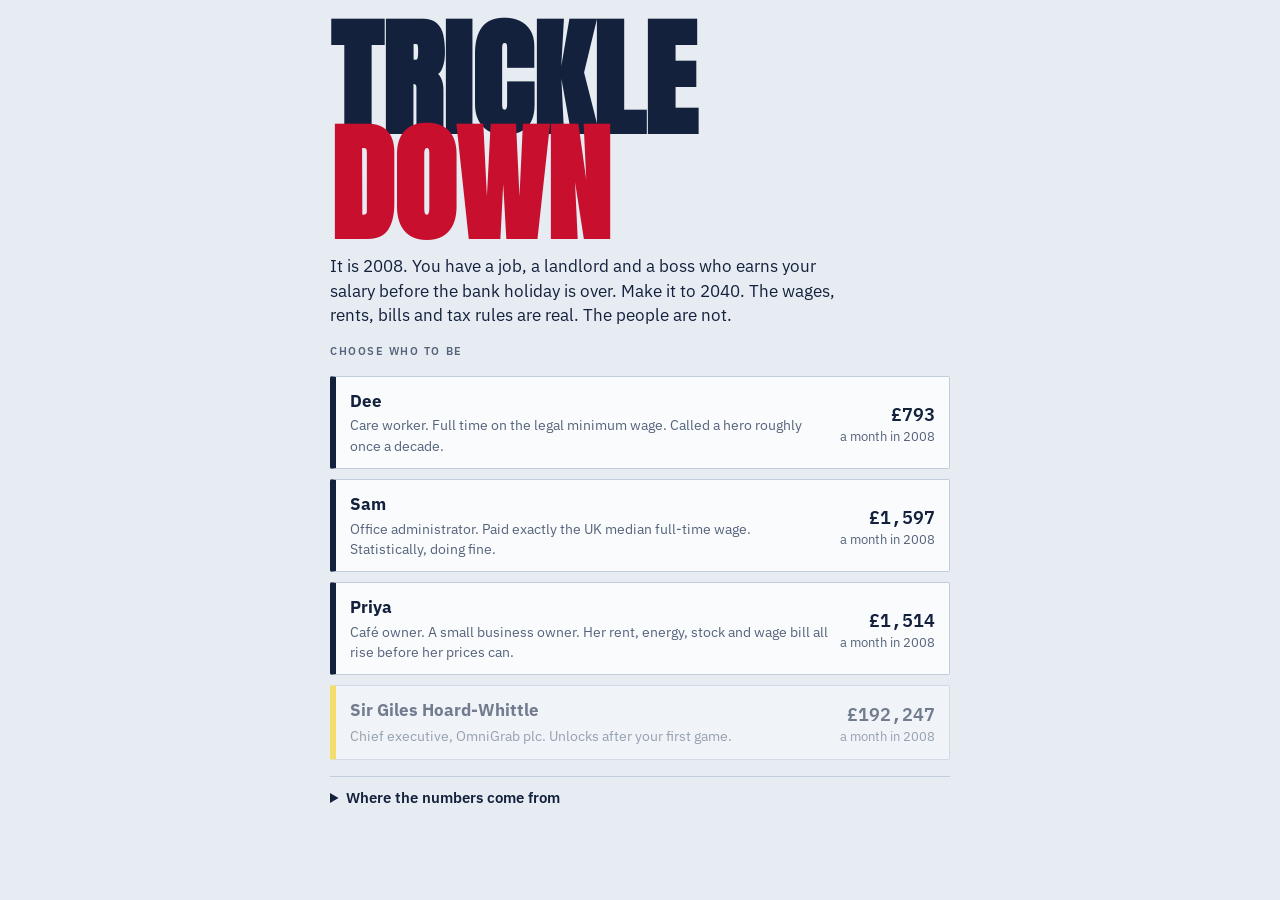
==== game/trickle-down.html @ 85c6c58d "Add Trickle Down, a cost-of-living satire game (work in progress) Playable end to end. Data block st" ====
<!DOCTYPE html>
<html lang="en">
<head>
<meta charset="utf-8">
<meta name="viewport" content="width=device-width,initial-scale=1,viewport-fit=cover">
<style>body{margin:0;font-size:14px}[hidden]{display:none!important}</style>
<title>Trickle Down</title>
<meta name="claude:viewport-fit-sides" content="cover">
<link rel="stylesheet" href="https://fonts.googleapis.com/css2?family=Anton&family=IBM+Plex+Mono:wght@400;600&family=IBM+Plex+Sans:wght@400;500;600&display=swap">
<style>
/* Layout: one reading column (max 620px) of paperwork. A tabloid masthead with the year and a yellow ticker sticks to the top; a totals bar sticks to the bottom. */
:root{
  --paper:#e6ecf2; --card:#f9fbfd; --ink:#14213d; --mute:#56637b; --rule:#c2cddb;
  --demand:#c8102e; --tab:#ffd400; --tabink:#14213d; --giro:#12715b;
  --f-head:'Anton','Impact','Arial Narrow',sans-serif;
  --f-body:'IBM Plex Sans',system-ui,-apple-system,'Segoe UI',sans-serif;
  --f-mono:'IBM Plex Mono',ui-monospace,'SFMono-Regular',Menlo,monospace;
}
@media (prefers-color-scheme: dark){ :root:not([data-theme="light"]){
  --paper:#0e1524; --card:#172135; --ink:#e8edf4; --mute:#9aa7bf; --rule:#2b3954;
  --demand:#ff5d70; --tab:#ffd400; --tabink:#14213d; --giro:#4fd1a8; color-scheme:dark } }
:root[data-theme="dark"]{
  --paper:#0e1524; --card:#172135; --ink:#e8edf4; --mute:#9aa7bf; --rule:#2b3954;
  --demand:#ff5d70; --tab:#ffd400; --tabink:#14213d; --giro:#4fd1a8; color-scheme:dark }

body{background:var(--paper);color:var(--ink);font-family:var(--f-body);font-size:15px;line-height:1.45}
body::before{content:"";position:fixed;inset:0 0 auto;height:env(safe-area-inset-top,0px);z-index:10;background:var(--paper)}
#app{max-width:620px;margin:0 auto;padding-block:0 28px;padding-left:max(16px,env(safe-area-inset-left,0px));padding-right:max(16px,env(safe-area-inset-right,0px));display:flex;flex-direction:column;gap:16px}
h1,h2,h3,p{margin:0}
button{font:inherit;color:inherit;cursor:pointer}
button:focus-visible,summary:focus-visible,a:focus-visible{outline:2px solid var(--demand);outline-offset:2px}
.mono{font-family:var(--f-mono);font-variant-numeric:tabular-nums}
.up{color:var(--giro)} .down{color:var(--demand)}
.eyebrow{font-size:11px;letter-spacing:.14em;text-transform:uppercase;color:var(--mute);font-weight:600}

/* masthead */
.mast{position:sticky;top:env(safe-area-inset-top,0px);z-index:5;background:var(--paper);padding-top:12px;display:flex;flex-direction:column;gap:8px}
.mast-row{display:flex;align-items:flex-end;justify-content:space-between;gap:12px}
.year{font-family:var(--f-head);font-size:64px;line-height:.85;letter-spacing:.01em}
.who{text-align:right;min-width:0}
.who b{display:block;font-weight:600}
.who span{color:var(--mute);font-size:13px}
.proj{display:inline-block;background:var(--demand);color:#fff;font:600 10px var(--f-body);letter-spacing:.12em;padding:2px 6px;text-transform:uppercase}
.ticker{background:var(--tab);color:var(--tabink);padding:8px 10px;font-weight:600;font-size:14px;display:flex;gap:10px;align-items:baseline;min-height:2.9em}
.ticker b{font-family:var(--f-head);font-weight:400;letter-spacing:.05em;flex:none}
.ticker span{min-width:0}

/* title screen */
.title{font-family:var(--f-head);font-size:clamp(64px,22vw,128px);line-height:.82;text-transform:uppercase;padding-top:28px}
.title i{font-style:normal;color:var(--demand);display:block}
.lede{font-size:17px;max-width:52ch}
.chars{display:flex;flex-direction:column;gap:10px}
.char{display:grid;grid-template-columns:1fr auto;gap:2px 12px;text-align:left;background:var(--card);border:1px solid var(--rule);border-left:6px solid var(--ink);padding:12px 14px;border-radius:2px}
.char:hover{border-left-color:var(--demand)}
.char b{font-size:17px}
.char .pay{grid-row:1 / span 2;grid-column:2;align-self:center;text-align:right;font-size:13px;color:var(--mute)}
.char .pay strong{display:block;font:600 18px var(--f-mono);color:var(--ink)}
.char span{color:var(--mute);font-size:14px;min-width:0}
.char.rich{border-left-color:var(--tab)}
.char[disabled]{opacity:.55;cursor:not-allowed}

/* paperwork */
.card{background:var(--card);border:1px solid var(--rule);border-radius:2px;padding:14px;display:flex;flex-direction:column;gap:10px}
.slip{border-top:2px dashed var(--rule)}
.lines{display:grid;grid-template-columns:1fr auto;gap:4px 12px;font-family:var(--f-mono);font-size:14px;font-variant-numeric:tabular-nums}
.lines .tot{border-top:1px solid var(--ink);padding-top:4px;font-weight:600}
.lines dt,.lines dd{margin:0}.lines dd{text-align:right}
.small{font-size:13px;color:var(--mute)}
.letter{border-top:6px solid var(--demand)}
.letter h2{font-size:18px}
.opts{display:flex;flex-direction:column;gap:8px}
.opt{display:flex;justify-content:space-between;gap:12px;text-align:left;background:transparent;border:1px solid var(--rule);border-radius:2px;padding:10px 12px}
.opt[aria-pressed="true"]{border-color:var(--ink);box-shadow:inset 4px 0 0 var(--ink);background:var(--paper)}
.opt em{font-style:normal;font-family:var(--f-mono);font-size:13px;color:var(--mute);flex:none;text-align:right}
.row{display:flex;flex-direction:column;gap:6px}
.row-h{display:flex;justify-content:space-between;gap:10px;font-weight:600}
.seg{display:flex;gap:6px;flex-wrap:wrap}
.seg button{flex:1 1 150px;min-width:0;background:transparent;border:1px solid var(--rule);border-radius:2px;padding:8px 10px;text-align:left;font-size:14px}
.seg button[aria-pressed="true"]{border-color:var(--ink);background:var(--ink);color:var(--card)}
.seg small{display:block;font-family:var(--f-mono);font-size:12px;opacity:.8}

.meters{display:grid;grid-template-columns:repeat(auto-fit,minmax(170px,1fr));gap:10px}
.meter{display:flex;flex-direction:column;gap:4px;min-width:0}
.meter b{font:600 20px var(--f-mono);font-variant-numeric:tabular-nums}
.bar{height:8px;background:var(--rule);border-radius:1px;overflow:hidden}
.bar i{display:block;height:100%;background:var(--giro)}
.bar i.low{background:var(--demand)}

.foot{position:sticky;bottom:0;background:var(--paper);padding-block:10px calc(10px + env(safe-area-inset-bottom,0px));display:flex;gap:12px;align-items:center;justify-content:space-between;border-top:2px solid var(--ink)}
.foot .left b{display:block;font:600 22px var(--f-mono);font-variant-numeric:tabular-nums}
.go{background:var(--ink);color:var(--card);border:0;border-radius:2px;padding:14px 16px;font-family:var(--f-head);font-size:19px;letter-spacing:.04em;text-transform:uppercase}
.go[disabled]{opacity:.4;cursor:not-allowed}
.ghost{background:transparent;border:1px solid var(--ink);border-radius:2px;padding:10px 14px;font-weight:600}
.btns{display:flex;gap:10px;flex-wrap:wrap}

.stamp{font-family:var(--f-head);font-size:clamp(40px,12vw,72px);line-height:.9;text-transform:uppercase;color:var(--demand);border:5px solid var(--demand);padding:10px 14px;transform:rotate(-2deg);align-self:flex-start;margin-top:28px;text-wrap:balance}
.stamp.win{color:var(--giro);border-color:var(--giro)}
.share{font-family:var(--f-mono);font-size:13px;background:var(--paper);border:1px dashed var(--rule);padding:10px;-webkit-user-select:all;user-select:all;white-space:pre-wrap}
details{border-top:1px solid var(--rule);padding-top:10px}
summary{cursor:pointer;font-weight:600}
details ul{margin:8px 0 0;padding-left:18px;display:flex;flex-direction:column;gap:6px;font-size:13px;color:var(--mute)}
details a{color:var(--ink)}
@media (prefers-reduced-motion:no-preference){ .tick-in{animation:tick .35s ease-out} @keyframes tick{from{opacity:0;transform:translateY(4px)}to{opacity:1;transform:none}} }
</style>

<div id="app"></div>

<script>
(() => {
/*DATA-START*/
const DATA = {
  placeholder: true,
  medianPay:[25165,25800,25900,26100,26500,27000,27200,27600,28200,28800,29600,30400,31500,31300,33000,35000,37400,39000],
  minWage:[5.73,5.80,5.93,6.08,6.19,6.31,6.50,6.70,7.20,7.50,7.83,8.21,8.72,8.91,9.50,10.42,11.44,12.21],
  cpi:[84.7,86.6,89.4,93.4,96.1,98.5,100,100,100.7,103.4,105.9,107.8,108.7,111.6,121.7,130.5,133.9,138.5],
  food:[82,86.5,89.4,94.3,97.3,101,100.8,98.2,95.8,97.9,100,101.4,102.1,102.4,114,131,134,139.5],
  rent:[780,785,790,805,820,835,850,870,890,905,915,930,945,960,1000,1090,1250,1335],
  energy:[1050,1100,1060,1130,1220,1290,1270,1210,1120,1130,1190,1200,1150,1200,1900,2300,1750,1780],
  house:[172000,155000,167000,165000,166000,170000,184000,196000,210000,220000,227000,230000,237000,258000,280000,283000,283000,270000],
  ceo:[3900000,3700000,4200000,4300000,4300000,4400000,4400000,4300000,3500000,4000000,3600000,3300000,2500000,3400000,3900000,4200000,4600000,4600000],
  parcels:[26000,41000,61000,129000,347000,913000,1085000,1110000,1180000,1330000,1600000,1900000,2580000,2180000,2990000,3120000,2890000,null],
  pa:[6035,6475,6475,7475,8105,9440,10000,10600,11000,11500,11850,12500,12500,12570,12570,12570,12570,12570],
  hr:[40835,43875,43875,42475,42475,41450,41865,42385,43000,45000,46350,50000,50000,50270,50270,50270,50270,50270],
  pt:[5435,5715,5715,7225,7605,7755,7956,8060,8060,8164,8424,8632,9500,9568,11908,12570,12570,12570],
  ni:[.11,.11,.11,.12,.12,.12,.12,.12,.12,.12,.12,.12,.12,.12,.1273,.115,.08,.08],
  uel:[40040,43875,43875,42475,42475,41450,41865,42385,43000,45000,46350,50000,50000,50270,50270,50270,50270,50270],
  ni2:[.01,.01,.01,.02,.02,.02,.02,.02,.02,.02,.02,.02,.02,.02,.0273,.02,.02,.02],
  freezeUntil: 2030,
  base: { food:175, essentials:190, bus:55, car:210, social:65, holiday:170 },   // 2008 pounds a month, single adult
  sources: []
};
/*DATA-END*/

const Y0 = 2008, YN = Y0 + DATA.medianPay.length - 1, YEND = 2040;
const MONTHS = ['January','February','March','April','May','June','July','August','September','October','November','December'];
const $ = id => document.getElementById(id);
const money = n => (n < 0 ? '−' : '') + '£' + Math.abs(Math.round(n)).toLocaleString('en-GB');
const big = n => n >= 1e6 ? '£' + (n / 1e6).toFixed(n >= 1e7 ? 0 : 1) + 'm' : money(n);
const pct = n => (n >= 0 ? '+' : '−') + Math.abs(n * 100).toFixed(1) + '%';

// A series value for any year. After the last real year, each series carries on at its own 2008-to-latest average growth rate.
function v(key, y){
  const s = DATA[key], n = s.length - 1;
  let last = n; while (s[last] == null) last--;
  if (y - Y0 <= last) return s[y - Y0];
  const g = Math.pow(s[last] / s[0], 1 / last);
  return s[last] * Math.pow(g, y - Y0 - last);
}
const idx = (key, y) => v(key, y) / v(key, Y0);
function threshold(key, y){               // tax thresholds: real values, then frozen, then rising with prices
  if (y <= YN) return DATA[key][y - Y0];
  const lastV = DATA[key][YN - Y0];
  return y <= DATA.freezeUntil ? lastV : lastV * v('cpi', y) / v('cpi', DATA.freezeUntil);
}
function taxOn(g, y){
  const pa = threshold('pa', y), hr = threshold('hr', y), pt = threshold('pt', y), uel = threshold('uel', y);
  const k = Math.min(y, YN) - Y0;
  const top = y >= 2010 ? (y >= 2013 ? .45 : .5) : .4, topAt = y >= 2023 ? 125140 : 150000;
  const allow = g > 100000 && y >= 2010 ? Math.max(0, pa - (g - 100000) / 2) : pa;
  const it = .2 * Math.max(0, Math.min(g, hr) - allow) + .4 * Math.max(0, Math.min(g, topAt) - Math.max(hr, allow)) + top * Math.max(0, g - topAt);
  const ni = DATA.ni[k] * Math.max(0, Math.min(g, uel) - pt) + DATA.ni2[k] * Math.max(0, g - uel);
  return it + ni;
}

// ---- cast (all fictional) -------------------------------------------
const CH = {
  dee:  {name:'Dee', job:'Care worker', blurb:'Full time on the legal minimum wage. Called a hero roughly once a decade.', start:300, home:0,
         gross:y => v('minWage', y) * 37.5 * 52},
  sam:  {name:'Sam', job:'Office administrator', blurb:'Paid exactly the UK median full-time wage. Statistically, doing fine.', start:1500, home:1,
         gross:y => v('medianPay', y)},
  priya:{name:'Priya', job:'Café owner', blurb:'A small business owner. Her rent, energy, stock and wage bill all rise before her prices can.', start:1000, home:1,
         gross:y => Math.max(0, 78000 * idx('cpi', y) - v('minWage', y) * 37.5 * 52 * 1.1 - 14000 * idx('rent', y) - 6000 * idx('energy', y) - 22000 * idx('food', y))},
  giles:{name:'Sir Giles Hoard-Whittle', job:'Chief executive, OmniGrab plc', blurb:'Paid the real median for a FTSE 100 boss. Same years. Slightly different game.', start:2000000, rich:true,
         gross:y => v('ceo', y)}
};

const B = DATA.base;
const CHOICES = [
  {k:'home', label:'Home', opts:[
    {l:'Room in a shared house', rent:.45, en:.4, ess:.7, wb:-4},
    {l:'One-bed flat', rent:.8, en:.7, ess:1, wb:0},
    {l:'Two-bed house', rent:1.15, en:1, ess:1.1, wb:3}]},
  {k:'heat', label:'Heating', opts:[
    {l:'Off. Wear the coat', f:.55, wb:-8},
    {l:'An hour, morning and night', f:.8, wb:-1},
    {l:'Actually warm', f:1, wb:2}]},
  {k:'food', label:'Food', opts:[
    {l:'Yellow stickers and beans', f:.7, wb:-5},
    {l:'A normal shop', f:1, wb:0},
    {l:'Nice things sometimes', f:1.3, wb:3}]},
  {k:'travel', label:'Getting about', opts:[
    {l:'Walk and bus', c:B.bus, wb:-1},
    {l:'Run a car', c:B.car, wb:2}]},
  {k:'life', label:'A life', opts:[
    {l:'Nothing. Stay in', c:0, wb:-8},
    {l:'A pint and a takeaway now and then', c:B.social, wb:2},
    {l:'A proper holiday too', c:B.holiday, wb:6}]}
];
const RICH_CHOICES = [
  {k:'home', label:'Homes', opts:[
    {l:'Just the Mayfair townhouse', c:12000, wb:0},
    {l:'Add the Cotswolds estate', c:30000, wb:3},
    {l:'Add the yacht, Trickle Down II', c:70000, wb:6}]},
  {k:'tax', label:'Tax affairs', opts:[
    {l:'Pay it all, like staff do', c:0, cut:0, wb:-2},
    {l:'A tasteful offshore "arrangement"', c:9000, cut:.4, wb:3}]},
  {k:'give', label:'Giving back', opts:[
    {l:'Thoughts and prayers', c:0, wb:0},
    {l:'A gala with your name on it', c:4000, wb:4}]}
];

const EVENTS = [
  {t:'The boiler has died', from:'LettItRot Lettings', body:'Your landlord, Mr Havisham-Lett, "will look into it" at some point this decade.',
   opts:[{l:'Pay for the repair yourself', cost:180},{l:'Coat indoors until spring', wb:-8}]},
  {t:'Rent review', from:'LettItRot Lettings', body:'"Due to market conditions" your rent is going up 8%. Market conditions are that he can.',
   opts:[{l:'Accept it', rent:1.08},{l:'Move somewhere just as bad', cost:600, wb:-5}]},
  {t:'No NHS dentist within 40 miles', from:'Your tooth', body:'It has gone from a twinge to a personality.',
   opts:[{l:'Go private', cost:220},{l:'Chew on the other side', wb:-7}]},
  {t:'Your hours have been "flexed"', from:'Your manager', body:'Two quiet months, so two thin payslips. You are thanked for your flexibility.',
   opts:[{l:'Absorb the loss', cost:420},{l:'Evening bar shifts to cover it', wb:-9}]},
  {t:'Your bus route has been cut', from:'The council', body:'It has been replaced by a consultation.',
   opts:[{l:'Share taxis when you must', cost:300},{l:'Walk the 50 minutes', wb:-5}]},
  {t:'Your oldest friend is getting married', from:'A thick envelope', body:'In Tuscany. On a Tuesday.',
   opts:[{l:'Go, obviously', cost:450, wb:6},{l:'Send a card and feel terrible', wb:-6}]},
  {t:'Your phone has given up', from:'A black screen', body:'Your shifts, your bank and your bus tickets all live in it.',
   opts:[{l:'New contract', cost:190},{l:'Second-hand with a cracked corner', cost:60, wb:-2}]},
  {t:'Pay review', from:'Head office', body:'In recognition of a record year, the company is delighted to offer you a pizza party.',
   opts:[{l:'Eat the pizza', wb:-3},{l:'Ask for an actual raise', luck:{p:.4, pay:1.03, win:'They gave you 3%. Do not tell the others.', lose:'"Now is not the right time." It is never the right time.', loseWb:-5}}]},
  {t:'Overtime is available', from:'Your manager', body:'Every weekend until further notice. Entirely voluntary. Rota attached.',
   opts:[{l:'Take it', gain:900, wb:-8},{l:'Keep your weekends'}]},
  {t:'Deposit deductions', from:'LettItRot Lettings', body:'£400 has been kept for "wear" on a carpet that predates decimal currency.',
   opts:[{l:'Let it go', cost:400},{l:'Fight it for four months', cost:100, wb:-5}]},
  {t:'Black mould in the bedroom', from:'The wall', body:'The letting agent suggests you try breathing less.',
   opts:[{l:'Buy a dehumidifier', cost:130},{l:'Live with it', wb:-7}]},
  {t:'A catch-up bill', from:'EnergiSqueeze', body:'Your meter was estimated for a year. The estimate was optimistic, in their favour.',
   opts:[{l:'Pay it', cost:260},{l:'Fourteen hours on hold to dispute it', wb:-6}]},
  {t:'Earn in your spare time', from:'Deliverii app', body:'Be your own boss. Your boss is an algorithm that does not like you.',
   opts:[{l:'Ride evenings in the rain', gain:1200, wb:-9},{l:'No thanks'}]},
  {t:'You are properly ill', from:'Your body', body:'Statutory sick pay would not cover the bus to collect it.',
   opts:[{l:'Take the time off', cost:320},{l:'Work through it', wb:-9}]},
  {t:'A mate is short this month', from:'A text at 11pm', body:'They would do it for you. They have done it for you.',
   opts:[{l:'Lend the money', cost:200, wb:3},{l:'Say you cannot', wb:-4}]},
  {t:'December', from:'The calendar', body:'Everyone on television is having a wonderful time.',
   opts:[{l:'Do Christmas properly', cost:300, wb:5},{l:'Skip it this year', wb:-6}]},
  {t:'The washing machine floods the kitchen', from:'A noise', body:'The warranty expired on Thursday.',
   opts:[{l:'Replace it', cost:250},{l:'Launderette and regret', cost:90, wb:-4}]},
  {t:'A flyer through the door', from:'WongaWonga Loans', body:'Cash by lunchtime. The APR has four digits and a comma.',
   opts:[{l:'Borrow £500 now', gain:500, later:900, wb:-2},{l:'Bin it'}]}
];
const RICH_EVENTS = [
  {t:'Shareholders query your bonus', from:'The remuneration committee (your friends)', body:'A few small investors feel 190 times the average worker is "a lot".',
   opts:[{l:'Commission a report into it', gain:0, wb:1},{l:'Award yourself a retention bonus', gain:900000, wb:3}]},
  {t:'Efficiency drive', from:'Strategy consultants', body:'Removing 600 jobs would delight the markets.',
   opts:[{l:'Do it by email', gain:1200000, wb:1},{l:'Do it by email, with a sad emoji', gain:1200000, wb:2}]},
  {t:'A call from the Minister', from:'Rt Hon Rupert Tightbelt', body:'He wonders whether you would like to advise on living standards.',
   opts:[{l:'Chair the review', gain:150000, wb:4},{l:'Accept a peerage instead', wb:6}]},
  {t:'Record profits at EnergiSqueeze', from:'The board you also sit on', body:'A hard winter for customers has been a warm one for dividends.',
   opts:[{l:'Take the dividend', gain:700000, wb:2},{l:'Take it in shares', gain:800000, wb:2}]},
  {t:'Staff ask for a pay rise', from:'Human Resources', body:'They mention something called "rent".',
   opts:[{l:'Send a pizza', cost:400, wb:1},{l:'Send a motivational email', wb:2}]}
];

const HEADLINES = {
  2008:['Northern Crock bank rescued with public money. Bonuses "contractual".'],
  2009:['Interest rates cut to the floor. Savers advised to "think positive".'],
  2010:['Chancellor Rupert Tightbelt: "We are all in this together." Spoken from the good chairs.'],
  2011:['Public sector pay frozen. Boardroom pay left out to thaw.'],
  2012:['Tightbelt trims the top rate of tax "to lift morale". Morale of whom not specified.'],
  2013:['Payday lender WongaWonga sponsors a football shirt.'],
  2014:['Recovery declared. Please check behind the sofa for yours.'],
  2015:['Zero-hours contracts rebranded "flexi-freedom".'],
  2016:['Referendum held. Pound falls. Everything imported costs more.'],
  2017:['Minister confirms there is no magic money tree. Tree later located for other purposes.'],
  2018:['Rail fares rise again. Trains remain theoretical.'],
  2019:['The Daily Blame: "Why can\'t the young just stop buying coffee?"'],
  2020:['Nation claps for carers at 8pm. Landlords do not accept claps.'],
  2021:['Shelves empty in supply crisis. Yachts unaffected.'],
  2022:['EnergiSqueeze posts record profit, advises customers to "cuddle a pet for warmth".'],
  2023:['Mortgage rates jump. Landlords pass it on with a sad emoji.'],
  2024:['Tidewater Utilities raises bills to fund fixing what it did not fix.'],
  2025:['Tax thresholds stay frozen. A slice of your pay rise goes straight back.'],
  2026:['Government launches Help to Rent a Shed.'],
  2027:['OmniGrab trials a subscription for the staff toilets.'],
  2028:['First-time buyer, 61, celebrated on the front of The Daily Blame.'],
  2029:['Minister suggests the young try "having wealthier parents".'],
  2030:['Avocado toast formally cleared after a 15-year inquiry.'],
  2031:['Heating reclassified as a luxury good.'],
  2032:['Landlord of the Year wins for "most creative use of a cupboard".'],
  2033:['OmniGrab acquires the weather. Rain now Premium.'],
  2034:['Retirement age raised to "we will let you know".'],
  2035:['National clap for renters announced.'],
  2036:['Bus route replaced by a motivational poster.'],
  2037:['Sir Giles knighted a second time, for services to Sir Giles.'],
  2038:['Economists confirm wealth will trickle down "any decade now".'],
  2039:['Lord Hoard-Whittle unveils a personal moon.'],
  2040:['Official report finds people "could have budgeted better".']
};
const TIPS = [
  'Have you considered cancelling a streaming subscription?',
  'Batch-cook lentils on a Sunday. Sundays are when you rest from your second job.',
  'Try turning the thermostat down by one degree, from off.',
  'A packed lunch could save you £3 a day towards your £30,000 deposit.',
  'Ask your parents for a house.',
  'Make your own coffee. Home ownership will follow.',
  'Consider earning more money.',
  'Put on a jumper. Then another jumper.'
];

// ---- state -----------------------------------------------------------
let meta = {unlocked:false, best:{}};
try { Object.assign(meta, JSON.parse(localStorage.getItem('trickle-down') || '{}')); } catch (e) {}
const persist = () => { try { localStorage.setItem('trickle-down', JSON.stringify(meta)); } catch (e) {} };
let S = null, tickI = 0, tickTimer = 0;

const choicesFor = () => CH[S.ck].rich ? RICH_CHOICES : CHOICES;
const eventsFor = () => CH[S.ck].rich ? RICH_EVENTS : EVENTS;
const evOpt = () => S.ev.pick == null ? null : eventsFor()[S.ev.id].opts[S.ev.pick];

function deal(){
  const pool = eventsFor();
  if (S.used.length >= pool.length) S.used = [];
  let id; do { id = Math.floor(Math.random() * pool.length); } while (S.used.includes(id));
  S.used.push(id);
  S.ev = {id, pick:null, month:1 + Math.floor(Math.random() * 12)};
}
function newGame(ck){
  const ch = CH[ck];
  S = {ck, year:Y0, bal:ch.start, wb:70, picks: ch.rich ? {home:0, tax:0, give:0} : {home:ch.home, heat:1, food:1, travel:0, life:1},
       livedHome: ch.rich ? 0 : ch.home, rentMult:1, payMult:1, owed:0, used:[], ev:null, note:'', earned:0, giles:0, over:null};
  deal(); tickI = 0; render(); scrollTo(0, 0);
}

function optCost(c, o, y){                 // the headline monthly cost shown on a choice button
  const ci = idx('cpi', y);
  if (o.rent != null) return v('rent', y) * o.rent * S.rentMult * ((evOpt() || {}).rent || 1);
  if (c.k === 'heat') return v('energy', y) / 12 * CHOICES[0].opts[S.picks.home].en * o.f;
  if (c.k === 'food') return B.food * idx('food', y) * o.f;
  return (o.c || 0) * ci;
}
function calc(){
  const y = S.year, ch = CH[S.ck], ci = idx('cpi', y), eo = evOpt() || {};
  const gross = ch.gross(y) * S.payMult;
  let tx = taxOn(gross, y);
  const rows = [];
  for (const c of choicesFor()){
    const o = c.opts[S.picks[c.k]];
    rows.push({k:c.k, label:c.label, amt:optCost(c, o, y)});
    if (o.cut) tx *= 1 - o.cut;
  }
  if (!ch.rich) rows.push({k:'ess', label:'Council tax, water, phone, the rest', amt:B.essentials * ci * CHOICES[0].opts[S.picks.home].ess});
  if (S.bal < 0) rows.push({k:'debt', label:'Interest on what you owe', amt:-S.bal * .25 / 12});
  const net = (gross - tx) / 12, out = rows.reduce((a, r) => a + r.amt, 0);
  let wb = (S.bal < 0 ? -4 : 0) + (eo.wb || 0);
  for (const c of choicesFor()) wb += c.opts[S.picks[c.k]].wb;
  return {gross, tx, net, rows, out, left:net - out, limit:net * 3, wb, ci};
}

function liveYear(){
  const c = calc(), ch = CH[S.ck], eo = evOpt(), y = S.year;
  let one = ((eo.cost || 0) - (eo.gain || 0)) * (ch.rich ? 1 : c.ci), wb = c.wb, note = '';
  if (eo.luck){
    if (Math.random() < eo.luck.p){ S.payMult *= eo.luck.pay; note = eo.luck.win; }
    else { wb += eo.luck.loseWb; note = eo.luck.lose; }
  }
  const moved = !ch.rich && S.picks.home !== S.livedHome;
  let bal = S.bal - (moved ? 350 * c.ci : 0) - S.owed, bust = 0;
  S.owed = eo.later ? eo.later * c.ci : 0;
  for (let m = 1; m <= 12; m++){
    bal += c.left; if (m === S.ev.month) bal -= one;
    if (!ch.rich && bal < -c.limit){ bust = m; break; }
  }
  if (eo.rent) S.rentMult *= eo.rent;
  S.livedHome = S.picks.home;
  S.earned += c.net * 12; S.giles += v('ceo', y);
  const diff = bal - S.bal;
  S.wb = Math.max(ch.rich ? 50 : 0, Math.min(100, S.wb + wb));
  if (bust){
    const worst = c.rows.slice().sort((a, b) => b.amt - a.amt)[0];
    S.over = {kind:'bust', month:bust, cause: bust === S.ev.month && one > 0 ? eventsFor()[S.ev.id].t.toLowerCase() : worst.label.toLowerCase() + ' (' + money(worst.amt) + ' a month)'};
  } else if (S.wb <= 0){
    S.over = {kind:'burnout', month:12, cause:'years of going without'};
  } else if (y >= YEND){
    S.over = {kind:'survived'};
  }
  S.bal = bust ? -c.limit : (ch.rich ? bal * v('house', y + 1) / v('house', y) : bal);
  if (S.over){
    meta.unlocked = true;
    const yrs = y - Y0 + (S.over.kind === 'survived' ? 1 : 0);
    meta.best[S.ck] = Math.max(meta.best[S.ck] || 0, yrs); persist();
  } else {
    S.note = y + ': ' + (diff >= 0 ? 'you put away ' + money(diff) : 'you went ' + money(-diff) + ' backwards') + '. ' + note;
    S.year++; deal(); tickI = 0;
  }
  render(); scrollTo(0, 0);
}

// ---- screens ---------------------------------------------------------
function tickerLines(){
  const y = S.year, ch = CH[S.ck], c = calc(), lines = HEADLINES[y].slice();
  const real = (v('medianPay', y) / v('medianPay', Y0)) / idx('cpi', y) - 1;
  lines.push('Median full-time pay, after inflation: ' + pct(real) + ' since 2008.');
  if (!ch.rich){
    const d = new Date(y, 0, 1 + Math.floor(365 / (v('ceo', y) / c.gross)));
    lines.push('The median FTSE 100 boss made ' + big(v('ceo', y)) + '. That covered your whole year by ' + d.getDate() + ' ' + MONTHS[d.getMonth()] + '.');
    lines.push('Average house: ' + money(v('house', y)) + ', or ' + (v('house', y) / c.gross).toFixed(1) + ' times your pay.');
  } else lines.push('Your pay is ' + Math.round(c.gross / v('medianPay', y)) + ' times the median full-time wage.');
  const p = DATA.parcels[y - Y0];
  if (p) lines.push('Emergency food parcels handed out by the largest food bank network: ' + p.toLocaleString('en-GB') + '.');
  return lines;
}
function sourcesHTML(){
  const li = DATA.sources.map(s => '<li><a href="' + s.url + '" target="_blank" rel="noopener">' + s.title + '</a>. ' + s.note + '</li>').join('');
  return '<details><summary>Where the numbers come from</summary><ul>' + li +
    '<li>People, companies and headlines are invented. Pay, prices, rents, bills and tax rules for ' + Y0 + ' to ' + YN + ' are published figures.</li>' +
    '<li>Years after ' + YN + ' are a projection, not a forecast: each series simply carries on at its own average rate since ' + Y0 + '.</li>' +
    '<li>Simplified: one adult, no children, no benefits or pension, renting privately. Lifestyle costs and one-off events are illustrative.</li></ul></details>';
}
function renderStart(){
  const cards = Object.keys(CH).map(k => {
    const ch = CH[k], g = ch.gross(Y0), net = (g - taxOn(g, Y0)) / 12, lock = ch.rich && !meta.unlocked;
    return '<button class="char' + (ch.rich ? ' rich' : '') + '" id="pick-' + k + '" type="button"' + (lock ? ' disabled' : '') + '>' +
      '<b>' + ch.name + '</b><span class="pay"><strong>' + big(net) + '</strong>a month in ' + Y0 + '</span>' +
      '<span>' + ch.job + '. ' + (lock ? 'Unlocks after your first game.' : ch.blurb) + (meta.best[k] ? ' Best: ' + meta.best[k] + ' years.' : '') + '</span></button>';
  }).join('');
  $('app').innerHTML =
    '<h1 class="title">Trickle <i>Down</i></h1>' +
    '<p class="lede">It is 2008. You have a job, a landlord and a boss who earns your salary before the bank holiday is over. Make it to 2040. The wages, rents, bills and tax rules are real. The people are not.</p>' +
    '<p class="eyebrow">Choose who to be</p><div class="chars">' + cards + '</div>' + sourcesHTML();
  for (const k of Object.keys(CH)) $('pick-' + k).addEventListener('click', () => newGame(k));
}
function renderGame(){
  const y = S.year, ch = CH[S.ck], c = calc(), ev = eventsFor()[S.ev.id], lines = tickerLines();
  const prevG = y > Y0 ? ch.gross(y - 1) * S.payMult : 0;
  const payCh = prevG ? c.gross / prevG - 1 : 0, priceCh = y > Y0 ? v('cpi', y) / v('cpi', y - 1) - 1 : 0;
  const dep = v('house', y) * .1, lend = c.gross * 4.5;
  let h = '<div class="mast"><div class="mast-row"><div><div class="year">' + y + '</div>' + (y > YN ? '<span class="proj">Projection</span>' : '') + '</div>' +
    '<div class="who"><b>' + ch.name + '</b><span>' + ch.job + '</span></div></div>' +
    '<div class="ticker"><b>LATEST</b><span id="tick" class="tick-in">' + lines[tickI % lines.length] + '</span></div></div>';
  if (S.note) h += '<p class="small">' + S.note + '</p>';
  h += '<div class="meters">' +
    '<div class="meter"><span class="eyebrow">' + (S.bal < 0 ? 'You owe' : 'In the bank') + '</span><b class="' + (S.bal < 0 ? 'down' : '') + '">' + big(Math.abs(S.bal)) + '</b>' +
      (ch.rich ? '' : '<span class="small">Credit runs out at ' + money(c.limit) + ' owed</span>') + '</div>' +
    '<div class="meter"><span class="eyebrow">' + (ch.rich ? 'Smugness' : 'Wellbeing') + '</span><b>' + Math.round(S.wb) + '<span class="small"> ' + (c.wb >= 0 ? '+' : '−') + Math.abs(c.wb) + ' this year</span></b><div class="bar"><i class="' + (S.wb < 30 ? 'low' : '') + '" style="width:' + S.wb + '%"></i></div></div>' +
    (ch.rich ? '' : '<div class="meter"><span class="eyebrow">Deposit on the average home</span><b>' + money(dep) + '</b><span class="small">You have ' + Math.max(0, Math.round(S.bal / dep * 100)) + '%. A bank would lend you ' + big(lend) + ' of the ' + big(v('house', y) * .9) + ' you would need.</span></div>') +
    '</div>';
  h += '<section class="card slip"><p class="eyebrow">Payslip ' + y + (S.ck === 'priya' ? ' (what the café leaves you)' : '') + '</p><dl class="lines">' +
    '<dt>Gross for the year</dt><dd>' + money(c.gross) + '</dd><dt>Income tax and NI</dt><dd>' + money(-c.tx) + '</dd>' +
    '<dt class="tot">Take-home each month</dt><dd class="tot">' + money(c.net) + '</dd></dl>' +
    (y > Y0 ? '<p class="small">Your pay: <b class="' + (payCh >= priceCh ? 'up' : 'down') + '">' + pct(payCh) + '</b> on last year. Prices: ' + pct(priceCh) + '.</p>' : '') + '</section>';
  h += '<section class="card letter"><p class="eyebrow">From: ' + ev.from + '</p><h2>' + ev.t + '</h2><p>' + ev.body + '</p><div class="opts">' +
    ev.opts.map((o, i) => {
      const bits = [];
      const k = ch.rich ? 1 : c.ci;
      if (o.cost) bits.push(money(-o.cost * k)); if (o.gain) bits.push('+' + big(o.gain * k));
      if (o.later) bits.push('repay ' + money(o.later * k) + ' next year');
      if (o.rent) bits.push('rent ' + pct(o.rent - 1) + ' for good'); if (o.wb) bits.push((ch.rich ? 'smug ' : 'wellbeing ') + (o.wb > 0 ? '+' : '−') + Math.abs(o.wb)); if (o.luck) bits.push('a gamble');
      return '<button class="opt" id="ev-' + i + '" type="button" aria-pressed="' + (S.ev.pick === i) + '"><span>' + o.l + '</span><em>' + (bits.join(', ') || 'no cost') + '</em></button>';
    }).join('') + '</div></section>';
  h += '<section class="card"><p class="eyebrow">Your month</p>';
  for (const cdef of choicesFor()){
    h += '<div class="row"><div class="row-h"><span>' + cdef.label + '</span></div><div class="seg">' +
      cdef.opts.map((o, i) => '<button id="c-' + cdef.k + '-' + i + '" type="button" aria-pressed="' + (S.picks[cdef.k] === i) + '">' + o.l +
        '<small>' + money(optCost(cdef, o, y)) + (cdef.k === 'home' && !ch.rich && i !== S.livedHome ? ' + ' + money(350 * c.ci) + ' to move' : '') + '</small></button>').join('') + '</div></div>';
  }
  h += '<dl class="lines">' + c.rows.filter(r => r.k === 'ess' || r.k === 'debt').map(r => '<dt>' + r.label + '</dt><dd>' + money(r.amt) + '</dd>').join('') +
    '<dt class="tot">Going out each month</dt><dd class="tot">' + money(c.out) + '</dd></dl>' +
    (ch.rich ? '' : '<p class="small">Official advice from the Department for Belt-Tightening: ' + TIPS[(y + S.ck.length) % TIPS.length] + '</p>') + '</section>';
  h += '<div class="foot"><div class="left"><span class="eyebrow">Left each month</span><b class="' + (c.left < 0 ? 'down' : 'up') + '">' + big(c.left).replace('£', c.left < 0 ? '£' : '+£') + '</b></div>' +
    '<button class="go" id="go" type="button"' + (S.ev.pick == null ? ' disabled' : '') + '>' + (S.ev.pick == null ? 'Answer the letter' : 'Live through ' + y) + '</button></div>';
  $('app').innerHTML = h;
  ev.opts.forEach((o, i) => $('ev-' + i).addEventListener('click', () => { S.ev.pick = i; keepScroll(render); }));
  for (const cdef of choicesFor()) cdef.opts.forEach((o, i) => $('c-' + cdef.k + '-' + i).addEventListener('click', () => { S.picks[cdef.k] = i; keepScroll(render); }));
  $('go').addEventListener('click', liveYear);
  clearInterval(tickTimer);
  tickTimer = setInterval(() => { const el = $('tick'); if (!el) return; tickI++; el.textContent = lines[tickI % lines.length]; el.classList.remove('tick-in'); void el.offsetWidth; el.classList.add('tick-in'); }, 5000);
}
function keepScroll(fn){ const y = scrollY; fn(); scrollTo(0, y); }

function renderEnd(){
  clearInterval(tickTimer);
  const ch = CH[S.ck], o = S.over, y = S.year, first = ch.name.split(' ')[0] === 'Sir' ? 'Sir Giles' : ch.name;
  let stamp, line, share;
  if (ch.rich){
    stamp = 'Sir Giles won. Obviously.';
    line = 'He finished ' + YEND + ' worth ' + big(S.bal) + ' without once looking at a price. Dee would need ' + Math.round(S.bal / ((CH.dee.gross(YEND) - taxOn(CH.dee.gross(YEND), YEND)))).toLocaleString('en-GB') + ' years of take-home pay to match it.';
    share = 'I played Trickle Down as a FTSE 100 boss and finished 2040 worth ' + big(S.bal) + '. It was not hard. That is the joke.';
  } else if (o.kind === 'survived'){
    stamp = first + ' made it to ' + YEND;
    line = 'Thirty-three years of work, ' + (S.bal >= 0 ? money(S.bal) + ' in the bank' : money(-S.bal) + ' in debt') + ' and no home of their own. A 10% deposit on the average house is now ' + money(v('house', YEND) * .1) + '.';
    share = 'I played Trickle Down as ' + first + ', a ' + ch.job.toLowerCase() + ', and survived to 2040 with ' + money(S.bal) + ' and no house.';
  } else {
    stamp = first + ' lasted until ' + MONTHS[o.month - 1] + ' ' + y;
    line = o.kind === 'bust' ? 'The credit ran out. Finished off by ' + o.cause + '.' : 'Not the money in the end. Burnt out after ' + o.cause + '.';
    share = 'I played Trickle Down as ' + first + ', a ' + ch.job.toLowerCase() + '. I lasted until ' + MONTHS[o.month - 1] + ' ' + y + '. Finished off by ' + o.cause + '.';
  }
  const yrs = y - Y0 + 1;
  $('app').innerHTML =
    '<div class="stamp' + (o.kind === 'survived' ? ' win' : '') + '">' + stamp + '</div>' +
    '<p class="lede">' + line + '</p>' +
    '<section class="card slip"><p class="eyebrow">Final statement, ' + Y0 + ' to ' + y + (y > YN ? ' (later years projected)' : '') + '</p><dl class="lines">' +
    '<dt>' + first + ' took home, in total</dt><dd>' + big(S.earned) + '</dd>' +
    '<dt>Median FTSE 100 boss was paid, same years</dt><dd>' + big(S.giles) + '</dd>' +
    '<dt class="tot">Years ' + first + ' would need to work for that</dt><dd class="tot">' + Math.round(S.giles / (S.earned / yrs)).toLocaleString('en-GB') + '</dd></dl></section>' +
    '<section class="card"><p class="eyebrow">Tell someone</p><p class="share" id="share">' + share + '</p>' +
    '<div class="btns"><button class="ghost" id="copy" type="button">Copy result</button></div></section>' +
    '<div class="btns"><button class="go" id="again" type="button">Play again</button>' +
    (ch.rich ? '' : '<button class="ghost" id="asgiles" type="button">Now play the same years as the boss</button>') + '</div>' + sourcesHTML();
  $('again').addEventListener('click', () => { S = null; render(); scrollTo(0, 0); });
  if (!ch.rich) $('asgiles').addEventListener('click', () => newGame('giles'));
  $('copy').addEventListener('click', () => {
    const done = () => { $('copy').textContent = 'Copied'; };
    const fallback = () => { const r = document.createRange(); r.selectNodeContents($('share')); const s = getSelection(); s.removeAllRanges(); s.addRange(r); $('copy').textContent = 'Selected. Press copy'; };
    try { navigator.clipboard.writeText(share).then(done, fallback); } catch (e) { fallback(); }
  });
}
function render(){ if (!S) renderStart(); else if (S.over) renderEnd(); else renderGame(); }

window.__td = {v, idx, taxOn, CH, get S(){ return S; }, newGame, liveYear, calc, pick:(k, i) => { S.picks[k] = i; }, answer:i => { S.ev.pick = i; }};
const boot = d => { if (d && d.S) S = d.S; render(); };
window.claude?.hot?.snapshot?.(() => ({S}));
window.claude?.hot?.ready ? window.claude.hot.ready(boot) : boot(window.claude?.hot?.data ?? {});
})();
</script>
</html>
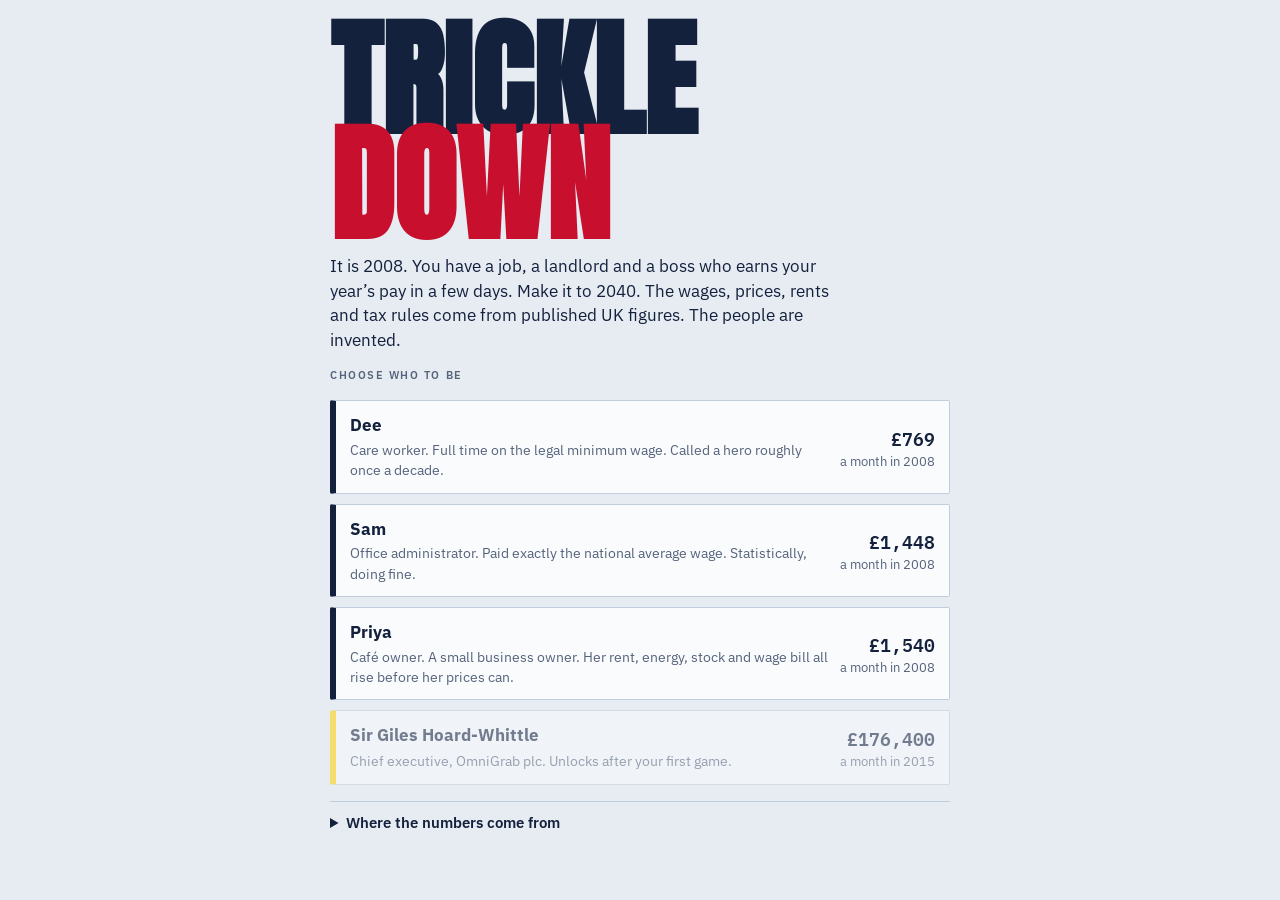
==== commit c9dde303: "Trickle Down: sourced UK data, boss mode from 2015, rebalance Prices, food, rents, energy and averag" ====
--- a/game/trickle-down.html
+++ b/game/trickle-down.html
@@ -108,17 +108,20 @@
 <script>
 (() => {
 /*DATA-START*/
+// Every array runs 2008..2025. "direct" in a source note means the figures were read from the publisher's own series for this build.
+const RENT_IDX = [84.8,86.3,87.5,89.7,92.7,95.0,97.2,100.0,101.8,102.7,103.2,103.9,105.4,107.2,110.9,117.3,125.7,132.5];
+const ENERGY_IDX = [74.9,80.2,77.9,85.7,92.5,99.1,103.4,100.0,97.0,100.7,107.5,111.6,106.5,111.5,183.6,212.0,172.2,174.9];
+const AWE_WEEKLY = [434,434,444,455,461,466,471,482,494,505,520,538,547,580,616,659,694,728];
 const DATA = {
-  placeholder: true,
-  medianPay:[25165,25800,25900,26100,26500,27000,27200,27600,28200,28800,29600,30400,31500,31300,33000,35000,37400,39000],
-  minWage:[5.73,5.80,5.93,6.08,6.19,6.31,6.50,6.70,7.20,7.50,7.83,8.21,8.72,8.91,9.50,10.42,11.44,12.21],
-  cpi:[84.7,86.6,89.4,93.4,96.1,98.5,100,100,100.7,103.4,105.9,107.8,108.7,111.6,121.7,130.5,133.9,138.5],
-  food:[82,86.5,89.4,94.3,97.3,101,100.8,98.2,95.8,97.9,100,101.4,102.1,102.4,114,131,134,139.5],
-  rent:[780,785,790,805,820,835,850,870,890,905,915,930,945,960,1000,1090,1250,1335],
-  energy:[1050,1100,1060,1130,1220,1290,1270,1210,1120,1130,1190,1200,1150,1200,1900,2300,1750,1780],
-  house:[172000,155000,167000,165000,166000,170000,184000,196000,210000,220000,227000,230000,237000,258000,280000,283000,283000,270000],
-  ceo:[3900000,3700000,4200000,4300000,4300000,4400000,4400000,4300000,3500000,4000000,3600000,3300000,2500000,3400000,3900000,4200000,4600000,4600000],
-  parcels:[26000,41000,61000,129000,347000,913000,1085000,1110000,1180000,1330000,1600000,1900000,2580000,2180000,2990000,3120000,2890000,null],
+  pay: AWE_WEEKLY.map(w => w * 52),
+  minWage:[5.52,5.73,5.80,5.93,6.08,6.19,6.31,6.50,7.20,7.50,7.83,8.21,8.72,8.91,9.50,10.42,11.44,12.21],
+  cpi:[84.7,86.6,89.4,93.4,96.1,98.5,100.0,100.0,100.7,103.4,105.9,107.8,108.7,111.6,121.7,130.5,133.9,138.4],
+  food:[83.5,88.1,91.1,96.0,99.1,102.9,102.7,100.0,97.6,99.8,101.8,103.2,103.9,104.2,115.5,132.3,135.8,141.5],
+  rent: RENT_IDX.map(i => 1368 * i / 132.5),          // pounds a month, anchored to the ONS UK average private rent
+  energy: ENERGY_IDX.map(i => 2252 * i / 172.2),      // pounds a year, anchored to the DESNZ 2024 typical dual-fuel bill
+  house:[162912,148445,156936,154654,155269,159262,172048,182291,195035,203950,210354,212434,218522,236313,258236,258956,260532,267458],
+  ceo:[null,null,null,null,null,null,null,3970000,3450000,3930000,3630000,3610000,2690000,3410000,3910000,4190000,4580000,5060000],
+  parcels:[null,null,null,null,null,913138,1084604,1109309,1182954,1354682,1606810,1909360,2578919,2183061,2997589,3121404,2885086,null],
   pa:[6035,6475,6475,7475,8105,9440,10000,10600,11000,11500,11850,12500,12500,12570,12570,12570,12570,12570],
   hr:[40835,43875,43875,42475,42475,41450,41865,42385,43000,45000,46350,50000,50000,50270,50270,50270,50270,50270],
   pt:[5435,5715,5715,7225,7605,7755,7956,8060,8060,8164,8424,8632,9500,9568,11908,12570,12570,12570],
@@ -126,12 +129,22 @@
   uel:[40040,43875,43875,42475,42475,41450,41865,42385,43000,45000,46350,50000,50000,50270,50270,50270,50270,50270],
   ni2:[.01,.01,.01,.02,.02,.02,.02,.02,.02,.02,.02,.02,.02,.02,.0273,.02,.02,.02],
   freezeUntil: 2030,
-  base: { food:175, essentials:190, bus:55, car:210, social:65, holiday:170 },   // 2008 pounds a month, single adult
-  sources: []
+  base: { food:165, essentials:175, bus:50, car:200, social:60, holiday:160 },   // 2008 pounds a month, one adult; illustrative
+  sources: [
+    {title:'ONS Consumer Prices Index: all items (D7BT) and food (D7BU)', url:'https://www.ons.gov.uk/economy/inflationandpriceindices/timeseries/d7bt/mm23', note:'Annual averages, read direct.'},
+    {title:'ONS CPI: actual rents for housing (D7CE)', url:'https://www.ons.gov.uk/economy/inflationandpriceindices/timeseries/d7ce/mm23', note:'Read direct. Turned into pounds using the ONS UK average private rent of £1,368 (December 2025). This index includes social rents and existing tenancies, so it understates how fast new private rents rose.'},
+    {title:'ONS CPI: electricity, gas and other fuels (D7CH)', url:'https://www.ons.gov.uk/economy/inflationandpriceindices/timeseries/d7ch/mm23', note:'Read direct. Turned into pounds using the government’s typical 2024 dual-fuel bill of £2,252, a figure since revised by about 1.5%.'},
+    {title:'ONS Average Weekly Earnings, total pay (KAB9)', url:'https://www.ons.gov.uk/employmentandlabourmarket/peopleinwork/earningsandworkinghours/timeseries/kab9/emp', note:'Read direct. Sam is paid this average, times 52.'},
+    {title:'GOV.UK National Minimum Wage and National Living Wage rates', url:'https://www.gov.uk/national-minimum-wage-rates', note:'Main adult rate in force for most of each year. Statutory rates, not re-checked against the page for this build.'},
+    {title:'GOV.UK income tax and National Insurance rates and allowances', url:'https://www.gov.uk/government/publications/rates-and-allowances-income-tax/income-tax-rates-and-allowances-current-and-past', note:'Statutory rates for England, Wales and Northern Ireland, not re-checked for this build. Mid-year changes in 2022 and 2023 are averaged. Thresholds are announced as frozen until April 2031.'},
+    {title:'UK House Price Index (HM Land Registry and ONS)', url:'https://www.gov.uk/government/collections/uk-house-price-index-reports', note:'Annual averages taken from a third-party compilation of the official index, not read direct.'},
+    {title:'High Pay Centre annual FTSE 100 chief executive pay reports', url:'https://highpaycentre.org/', note:'Median total pay as first reported. 2018 and 2019 read direct; other years from the reports via press coverage; 2017 unverified. No verified figures before 2015, so boss comparisons start then.'},
+    {title:'Trussell end of year statistics', url:'https://www.trussell.org.uk/news-and-research/latest-stats/end-of-year-stats', note:'Emergency food parcels, financial years from April, via secondary reproductions of Trussell’s figures.'}
+  ]
 };
 /*DATA-END*/
 
-const Y0 = 2008, YN = Y0 + DATA.medianPay.length - 1, YEND = 2040;
+const Y0 = 2008, YN = Y0 + DATA.pay.length - 1, YEND = 2040;
 const MONTHS = ['January','February','March','April','May','June','July','August','September','October','November','December'];
 const $ = id => document.getElementById(id);
 const money = n => (n < 0 ? '−' : '') + '£' + Math.abs(Math.round(n)).toLocaleString('en-GB');
@@ -141,9 +154,9 @@
 // A series value for any year. After the last real year, each series carries on at its own 2008-to-latest average growth rate.
 function v(key, y){
   const s = DATA[key], n = s.length - 1;
-  let last = n; while (s[last] == null) last--;
+  let last = n, first = 0; while (s[last] == null) last--; while (s[first] == null) first++;
   if (y - Y0 <= last) return s[y - Y0];
-  const g = Math.pow(s[last] / s[0], 1 / last);
+  const g = Math.pow(s[last] / s[first], 1 / (last - first));
   return s[last] * Math.pow(g, y - Y0 - last);
 }
 const idx = (key, y) => v(key, y) / v(key, Y0);
@@ -166,18 +179,18 @@
 const CH = {
   dee:  {name:'Dee', job:'Care worker', blurb:'Full time on the legal minimum wage. Called a hero roughly once a decade.', start:300, home:0,
          gross:y => v('minWage', y) * 37.5 * 52},
-  sam:  {name:'Sam', job:'Office administrator', blurb:'Paid exactly the UK median full-time wage. Statistically, doing fine.', start:1500, home:1,
-         gross:y => v('medianPay', y)},
+  sam:  {name:'Sam', job:'Office administrator', blurb:'Paid exactly the national average wage. Statistically, doing fine.', start:1500, home:1,
+         gross:y => v('pay', y)},
   priya:{name:'Priya', job:'Café owner', blurb:'A small business owner. Her rent, energy, stock and wage bill all rise before her prices can.', start:1000, home:1,
          gross:y => Math.max(0, 78000 * idx('cpi', y) - v('minWage', y) * 37.5 * 52 * 1.1 - 14000 * idx('rent', y) - 6000 * idx('energy', y) - 22000 * idx('food', y))},
-  giles:{name:'Sir Giles Hoard-Whittle', job:'Chief executive, OmniGrab plc', blurb:'Paid the real median for a FTSE 100 boss. Same years. Slightly different game.', start:2000000, rich:true,
+  giles:{name:'Sir Giles Hoard-Whittle', job:'Chief executive, OmniGrab plc', blurb:'Paid the real median for a FTSE 100 boss. Starts in 2015, the first year with verified pay figures.', start:2000000, rich:true, y0:2015,
          gross:y => v('ceo', y)}
 };
 
 const B = DATA.base;
 const CHOICES = [
   {k:'home', label:'Home', opts:[
-    {l:'Room in a shared house', rent:.45, en:.4, ess:.7, wb:-4},
+    {l:'Room in a shared house', rent:.38, en:.4, ess:.7, wb:-2},
     {l:'One-bed flat', rent:.8, en:.7, ess:1, wb:0},
     {l:'Two-bed house', rent:1.15, en:1, ess:1.1, wb:3}]},
   {k:'heat', label:'Heating', opts:[
@@ -325,8 +338,8 @@
 }
 function newGame(ck){
   const ch = CH[ck];
-  S = {ck, year:Y0, bal:ch.start, wb:70, picks: ch.rich ? {home:0, tax:0, give:0} : {home:ch.home, heat:1, food:1, travel:0, life:1},
-       livedHome: ch.rich ? 0 : ch.home, rentMult:1, payMult:1, owed:0, used:[], ev:null, note:'', earned:0, giles:0, over:null};
+  S = {ck, year:ch.y0 || Y0, bal:ch.start, wb:70, picks: ch.rich ? {home:0, tax:0, give:0} : {home:ch.home, heat:1, food:1, travel:0, life:1},
+       livedHome: ch.rich ? 0 : ch.home, rentMult:1, payMult:1, owed:0, used:[], ev:null, note:'', earned:0, giles:0, gYears:0, over:null};
   deal(); tickI = 0; render(); scrollTo(0, 0);
 }
 
@@ -371,7 +384,7 @@
   }
   if (eo.rent) S.rentMult *= eo.rent;
   S.livedHome = S.picks.home;
-  S.earned += c.net * 12; S.giles += v('ceo', y);
+  S.earned += c.net * 12; S.giles += v('ceo', y) || 0; if (v('ceo', y)) S.gYears++;
   const diff = bal - S.bal;
   S.wb = Math.max(ch.rich ? 50 : 0, Math.min(100, S.wb + wb));
   if (bust){
@@ -385,7 +398,7 @@
   S.bal = bust ? -c.limit : (ch.rich ? bal * v('house', y + 1) / v('house', y) : bal);
   if (S.over){
     meta.unlocked = true;
-    const yrs = y - Y0 + (S.over.kind === 'survived' ? 1 : 0);
+    const yrs = y - (ch.y0 || Y0) + (S.over.kind === 'survived' ? 1 : 0);
     meta.best[S.ck] = Math.max(meta.best[S.ck] || 0, yrs); persist();
   } else {
     S.note = y + ': ' + (diff >= 0 ? 'you put away ' + money(diff) : 'you went ' + money(-diff) + ' backwards') + '. ' + note;
@@ -397,13 +410,14 @@
 // ---- screens ---------------------------------------------------------
 function tickerLines(){
   const y = S.year, ch = CH[S.ck], c = calc(), lines = HEADLINES[y].slice();
-  const real = (v('medianPay', y) / v('medianPay', Y0)) / idx('cpi', y) - 1;
-  lines.push('Median full-time pay, after inflation: ' + pct(real) + ' since 2008.');
-  if (!ch.rich){
+  const real = idx('pay', y) / idx('cpi', y) - 1;
+  if (y > Y0) lines.push('Average pay, after inflation: ' + pct(real) + ' since 2008.');
+  if (!ch.rich && v('ceo', y)){
     const d = new Date(y, 0, 1 + Math.floor(365 / (v('ceo', y) / c.gross)));
     lines.push('The median FTSE 100 boss made ' + big(v('ceo', y)) + '. That covered your whole year by ' + d.getDate() + ' ' + MONTHS[d.getMonth()] + '.');
-    lines.push('Average house: ' + money(v('house', y)) + ', or ' + (v('house', y) / c.gross).toFixed(1) + ' times your pay.');
-  } else lines.push('Your pay is ' + Math.round(c.gross / v('medianPay', y)) + ' times the median full-time wage.');
+  }
+  if (!ch.rich) lines.push('Average house: ' + money(v('house', y)) + ', or ' + (v('house', y) / c.gross).toFixed(1) + ' times your pay.');
+  else lines.push('Your pay is ' + Math.round(c.gross / v('pay', y)) + ' times the national average wage.');
   const p = DATA.parcels[y - Y0];
   if (p) lines.push('Emergency food parcels handed out by the largest food bank network: ' + p.toLocaleString('en-GB') + '.');
   return lines;
@@ -411,26 +425,26 @@
 function sourcesHTML(){
   const li = DATA.sources.map(s => '<li><a href="' + s.url + '" target="_blank" rel="noopener">' + s.title + '</a>. ' + s.note + '</li>').join('');
   return '<details><summary>Where the numbers come from</summary><ul>' + li +
-    '<li>People, companies and headlines are invented. Pay, prices, rents, bills and tax rules for ' + Y0 + ' to ' + YN + ' are published figures.</li>' +
+    '<li>People, companies and headlines are invented. Pay, prices, rents, bills and tax rules for ' + Y0 + ' to ' + YN + ' come from the sources above; each note says how closely it was checked.</li>' +
     '<li>Years after ' + YN + ' are a projection, not a forecast: each series simply carries on at its own average rate since ' + Y0 + '.</li>' +
-    '<li>Simplified: one adult, no children, no benefits or pension, renting privately. Lifestyle costs and one-off events are illustrative.</li></ul></details>';
+    '<li>Simplified: one adult, no children, no benefits or pension, renting privately. Housing sizes, lifestyle costs, the caf\u00e9\u2019s accounts, the boss\u2019s spending and one-off events are illustrative, not data.</li></ul></details>';
 }
 function renderStart(){
   const cards = Object.keys(CH).map(k => {
-    const ch = CH[k], g = ch.gross(Y0), net = (g - taxOn(g, Y0)) / 12, lock = ch.rich && !meta.unlocked;
+    const ch = CH[k], y0 = ch.y0 || Y0, g = ch.gross(y0), net = (g - taxOn(g, y0)) / 12, lock = ch.rich && !meta.unlocked;
     return '<button class="char' + (ch.rich ? ' rich' : '') + '" id="pick-' + k + '" type="button"' + (lock ? ' disabled' : '') + '>' +
-      '<b>' + ch.name + '</b><span class="pay"><strong>' + big(net) + '</strong>a month in ' + Y0 + '</span>' +
+      '<b>' + ch.name + '</b><span class="pay"><strong>' + big(net) + '</strong>a month in ' + y0 + '</span>' +
       '<span>' + ch.job + '. ' + (lock ? 'Unlocks after your first game.' : ch.blurb) + (meta.best[k] ? ' Best: ' + meta.best[k] + ' years.' : '') + '</span></button>';
   }).join('');
   $('app').innerHTML =
     '<h1 class="title">Trickle <i>Down</i></h1>' +
-    '<p class="lede">It is 2008. You have a job, a landlord and a boss who earns your salary before the bank holiday is over. Make it to 2040. The wages, rents, bills and tax rules are real. The people are not.</p>' +
+    '<p class="lede">It is 2008. You have a job, a landlord and a boss who earns your year\u2019s pay in a few days. Make it to 2040. The wages, prices, rents and tax rules come from published UK figures. The people are invented.</p>' +
     '<p class="eyebrow">Choose who to be</p><div class="chars">' + cards + '</div>' + sourcesHTML();
   for (const k of Object.keys(CH)) $('pick-' + k).addEventListener('click', () => newGame(k));
 }
 function renderGame(){
   const y = S.year, ch = CH[S.ck], c = calc(), ev = eventsFor()[S.ev.id], lines = tickerLines();
-  const prevG = y > Y0 ? ch.gross(y - 1) * S.payMult : 0;
+  const prevG = y > (ch.y0 || Y0) ? ch.gross(y - 1) * S.payMult : 0;
   const payCh = prevG ? c.gross / prevG - 1 : 0, priceCh = y > Y0 ? v('cpi', y) / v('cpi', y - 1) - 1 : 0;
   const dep = v('house', y) * .1, lend = c.gross * 4.5;
   let h = '<div class="mast"><div class="mast-row"><div><div class="year">' + y + '</div>' + (y > YN ? '<span class="proj">Projection</span>' : '') + '</div>' +
@@ -446,7 +460,7 @@
   h += '<section class="card slip"><p class="eyebrow">Payslip ' + y + (S.ck === 'priya' ? ' (what the café leaves you)' : '') + '</p><dl class="lines">' +
     '<dt>Gross for the year</dt><dd>' + money(c.gross) + '</dd><dt>Income tax and NI</dt><dd>' + money(-c.tx) + '</dd>' +
     '<dt class="tot">Take-home each month</dt><dd class="tot">' + money(c.net) + '</dd></dl>' +
-    (y > Y0 ? '<p class="small">Your pay: <b class="' + (payCh >= priceCh ? 'up' : 'down') + '">' + pct(payCh) + '</b> on last year. Prices: ' + pct(priceCh) + '.</p>' : '') + '</section>';
+    (prevG ? '<p class="small">Your pay: <b class="' + (payCh >= priceCh ? 'up' : 'down') + '">' + pct(payCh) + '</b> on last year. Prices: ' + pct(priceCh) + '.</p>' : '') + '</section>';
   h += '<section class="card letter"><p class="eyebrow">From: ' + ev.from + '</p><h2>' + ev.t + '</h2><p>' + ev.body + '</p><div class="opts">' +
     ev.opts.map((o, i) => {
       const bits = [];
@@ -493,18 +507,19 @@
     line = o.kind === 'bust' ? 'The credit ran out. Finished off by ' + o.cause + '.' : 'Not the money in the end. Burnt out after ' + o.cause + '.';
     share = 'I played Trickle Down as ' + first + ', a ' + ch.job.toLowerCase() + '. I lasted until ' + MONTHS[o.month - 1] + ' ' + y + '. Finished off by ' + o.cause + '.';
   }
-  const yrs = y - Y0 + 1;
+  const y0 = ch.y0 || Y0, yrs = y - y0 + 1, gTot = S.giles || v('ceo', 2015), gLabel = S.giles ? (S.gYears < yrs ? 'Median FTSE 100 boss was paid, 2015 onwards' : 'Median FTSE 100 boss was paid, same years') : 'Median FTSE 100 boss was paid in 2015 alone';
   $('app').innerHTML =
     '<div class="stamp' + (o.kind === 'survived' ? ' win' : '') + '">' + stamp + '</div>' +
     '<p class="lede">' + line + '</p>' +
-    '<section class="card slip"><p class="eyebrow">Final statement, ' + Y0 + ' to ' + y + (y > YN ? ' (later years projected)' : '') + '</p><dl class="lines">' +
+    '<section class="card slip" id="stmt"><p class="eyebrow">Final statement, ' + y0 + ' to ' + y + (y > YN ? ' (later years projected)' : '') + '</p><dl class="lines">' +
     '<dt>' + first + ' took home, in total</dt><dd>' + big(S.earned) + '</dd>' +
-    '<dt>Median FTSE 100 boss was paid, same years</dt><dd>' + big(S.giles) + '</dd>' +
-    '<dt class="tot">Years ' + first + ' would need to work for that</dt><dd class="tot">' + Math.round(S.giles / (S.earned / yrs)).toLocaleString('en-GB') + '</dd></dl></section>' +
+    '<dt>' + gLabel + '</dt><dd>' + big(gTot) + '</dd>' +
+    '<dt class="tot">Years ' + first + ' would need to work for that</dt><dd class="tot">' + Math.round(gTot / (S.earned / yrs)).toLocaleString('en-GB') + '</dd></dl></section>' +
     '<section class="card"><p class="eyebrow">Tell someone</p><p class="share" id="share">' + share + '</p>' +
     '<div class="btns"><button class="ghost" id="copy" type="button">Copy result</button></div></section>' +
     '<div class="btns"><button class="go" id="again" type="button">Play again</button>' +
     (ch.rich ? '' : '<button class="ghost" id="asgiles" type="button">Now play the same years as the boss</button>') + '</div>' + sourcesHTML();
+  if (ch.rich) $('stmt').hidden = true;
   $('again').addEventListener('click', () => { S = null; render(); scrollTo(0, 0); });
   if (!ch.rich) $('asgiles').addEventListener('click', () => newGame('giles'));
   $('copy').addEventListener('click', () => {
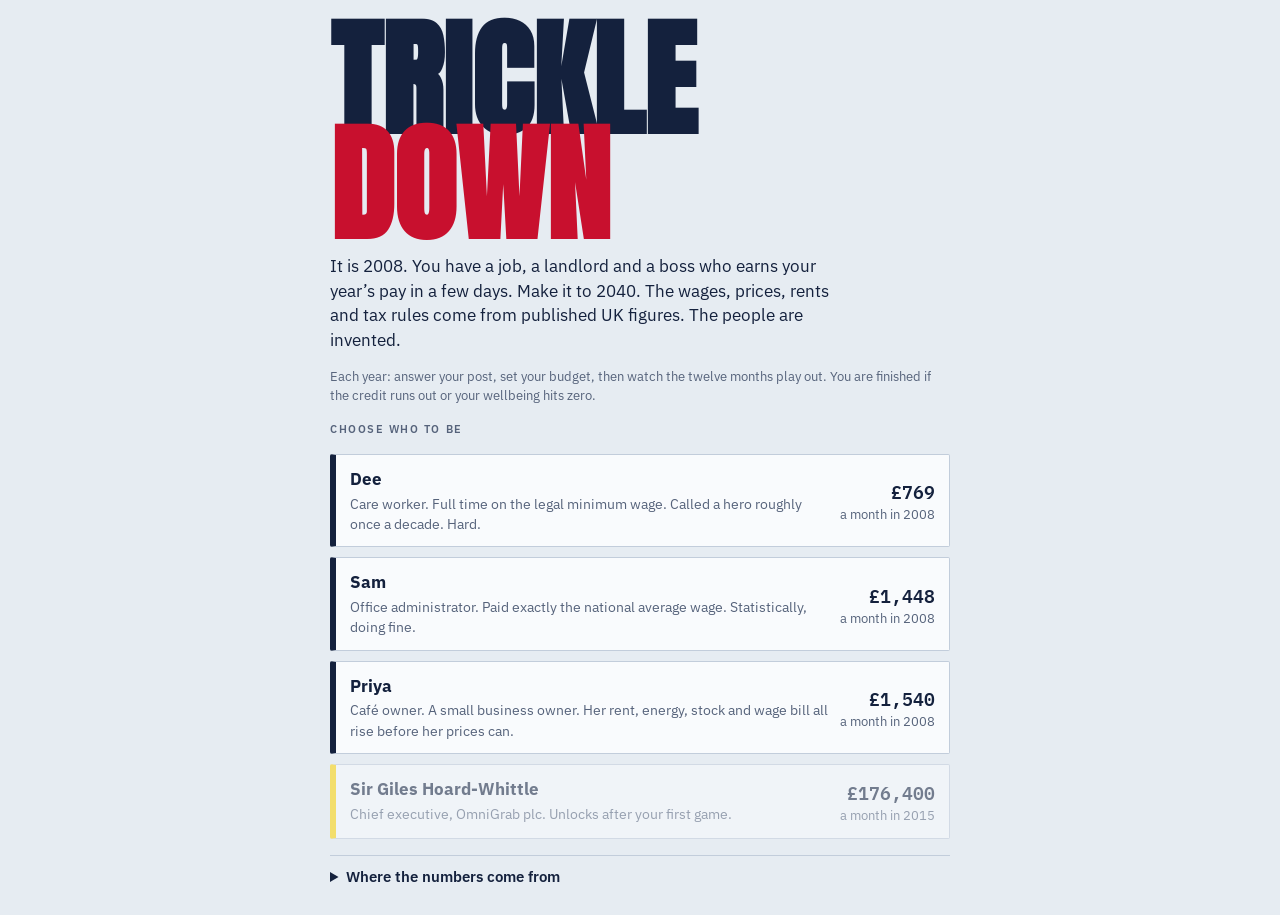
==== commit 07fa711d: "Trickle Down: rework the turn loop Month-by-month playout and year review, a 'since last year' squee" ====
--- a/game/trickle-down.html
+++ b/game/trickle-down.html
@@ -29,7 +29,6 @@
 h1,h2,h3,p{margin:0}
 button{font:inherit;color:inherit;cursor:pointer}
 button:focus-visible,summary:focus-visible,a:focus-visible{outline:2px solid var(--demand);outline-offset:2px}
-.mono{font-family:var(--f-mono);font-variant-numeric:tabular-nums}
 .up{color:var(--giro)} .down{color:var(--demand)}
 .eyebrow{font-size:11px;letter-spacing:.14em;text-transform:uppercase;color:var(--mute);font-weight:600}
 
@@ -62,22 +61,27 @@
 /* paperwork */
 .card{background:var(--card);border:1px solid var(--rule);border-radius:2px;padding:14px;display:flex;flex-direction:column;gap:10px}
 .slip{border-top:2px dashed var(--rule)}
-.lines{display:grid;grid-template-columns:1fr auto;gap:4px 12px;font-family:var(--f-mono);font-size:14px;font-variant-numeric:tabular-nums}
+.lines{display:grid;grid-template-columns:1fr auto;gap:4px 12px;font-family:var(--f-mono);font-size:14px;font-variant-numeric:tabular-nums;margin:0}
 .lines .tot{border-top:1px solid var(--ink);padding-top:4px;font-weight:600}
 .lines dt,.lines dd{margin:0}.lines dd{text-align:right}
 .small{font-size:13px;color:var(--mute)}
 .letter{border-top:6px solid var(--demand)}
-.letter h2{font-size:18px}
+.chance{border-top:6px solid var(--giro)}
+.card h2{font-size:18px}
 .opts{display:flex;flex-direction:column;gap:8px}
 .opt{display:flex;justify-content:space-between;gap:12px;text-align:left;background:transparent;border:1px solid var(--rule);border-radius:2px;padding:10px 12px}
 .opt[aria-pressed="true"]{border-color:var(--ink);box-shadow:inset 4px 0 0 var(--ink);background:var(--paper)}
-.opt em{font-style:normal;font-family:var(--f-mono);font-size:13px;color:var(--mute);flex:none;text-align:right}
+.opt em{font-style:normal;font-family:var(--f-mono);font-size:13px;color:var(--mute);flex:none;text-align:right;max-width:55%}
 .row{display:flex;flex-direction:column;gap:6px}
-.row-h{display:flex;justify-content:space-between;gap:10px;font-weight:600}
+.row-h{font-weight:600}
 .seg{display:flex;gap:6px;flex-wrap:wrap}
 .seg button{flex:1 1 150px;min-width:0;background:transparent;border:1px solid var(--rule);border-radius:2px;padding:8px 10px;text-align:left;font-size:14px}
 .seg button[aria-pressed="true"]{border-color:var(--ink);background:var(--ink);color:var(--card)}
 .seg small{display:block;font-family:var(--f-mono);font-size:12px;opacity:.8}
+details.card > summary{cursor:pointer;display:flex;justify-content:space-between;gap:12px;font-weight:600}
+details.card > summary span{font-family:var(--f-mono);font-weight:400;font-size:13px;color:var(--mute)}
+details.card[open] > summary{margin-bottom:10px}
+details.card .body{display:flex;flex-direction:column;gap:12px}
 
 .meters{display:grid;grid-template-columns:repeat(auto-fit,minmax(170px,1fr));gap:10px}
 .meter{display:flex;flex-direction:column;gap:4px;min-width:0}
@@ -85,10 +89,26 @@
 .bar{height:8px;background:var(--rule);border-radius:1px;overflow:hidden}
 .bar i{display:block;height:100%;background:var(--giro)}
 .bar i.low{background:var(--demand)}
+.chips{display:flex;gap:6px;flex-wrap:wrap}
+.chip{font-size:12px;border:1px solid var(--rule);border-radius:999px;padding:2px 9px;color:var(--mute)}
+.chip.bad{border-color:var(--demand);color:var(--demand)} .chip.good{border-color:var(--giro);color:var(--giro)}
+
+/* the year, month by month */
+.months{display:grid;grid-template-columns:repeat(6,1fr);gap:6px}
+@media (max-width:440px){ .months{grid-template-columns:repeat(4,1fr)} }
+.mo{background:var(--card);border:1px solid var(--rule);border-bottom:4px solid var(--giro);padding:6px 4px;text-align:center;min-width:0}
+.mo span{display:block;font-size:11px;letter-spacing:.1em;text-transform:uppercase;color:var(--mute)}
+.mo b{font:600 13px var(--f-mono);font-variant-numeric:tabular-nums}
+.mo.neg{border-bottom-color:var(--demand)} .mo.neg b{color:var(--demand)}
+.mo.ev{outline:2px solid var(--ink);outline-offset:-2px}
+.mo.bust{background:var(--demand);border-color:var(--demand)} .mo.bust span,.mo.bust b{color:#fff}
+.mo.void{opacity:.3;border-bottom-color:var(--rule)}
+.after{display:flex;flex-direction:column;gap:16px}
 
 .foot{position:sticky;bottom:0;background:var(--paper);padding-block:10px calc(10px + env(safe-area-inset-bottom,0px));display:flex;gap:12px;align-items:center;justify-content:space-between;border-top:2px solid var(--ink)}
+.foot .left{min-width:0}
 .foot .left b{display:block;font:600 22px var(--f-mono);font-variant-numeric:tabular-nums}
-.go{background:var(--ink);color:var(--card);border:0;border-radius:2px;padding:14px 16px;font-family:var(--f-head);font-size:19px;letter-spacing:.04em;text-transform:uppercase}
+.go{background:var(--ink);color:var(--card);border:0;border-radius:2px;padding:14px 16px;font-family:var(--f-head);font-size:19px;letter-spacing:.04em;text-transform:uppercase;flex:none}
 .go[disabled]{opacity:.4;cursor:not-allowed}
 .ghost{background:transparent;border:1px solid var(--ink);border-radius:2px;padding:10px 14px;font-weight:600}
 .btns{display:flex;gap:10px;flex-wrap:wrap}
@@ -96,11 +116,15 @@
 .stamp{font-family:var(--f-head);font-size:clamp(40px,12vw,72px);line-height:.9;text-transform:uppercase;color:var(--demand);border:5px solid var(--demand);padding:10px 14px;transform:rotate(-2deg);align-self:flex-start;margin-top:28px;text-wrap:balance}
 .stamp.win{color:var(--giro);border-color:var(--giro)}
 .share{font-family:var(--f-mono);font-size:13px;background:var(--paper);border:1px dashed var(--rule);padding:10px;-webkit-user-select:all;user-select:all;white-space:pre-wrap}
-details{border-top:1px solid var(--rule);padding-top:10px}
-summary{cursor:pointer;font-weight:600}
-details ul{margin:8px 0 0;padding-left:18px;display:flex;flex-direction:column;gap:6px;font-size:13px;color:var(--mute)}
-details a{color:var(--ink)}
-@media (prefers-reduced-motion:no-preference){ .tick-in{animation:tick .35s ease-out} @keyframes tick{from{opacity:0;transform:translateY(4px)}to{opacity:1;transform:none}} }
+details.src{border-top:1px solid var(--rule);padding-top:10px}
+details.src summary{cursor:pointer;font-weight:600}
+details.src ul{margin:8px 0 0;padding-left:18px;display:flex;flex-direction:column;gap:6px;font-size:13px;color:var(--mute)}
+details.src a{color:var(--ink)}
+@media (prefers-reduced-motion:no-preference){
+  .tick-in{animation:tick .35s ease-out} @keyframes tick{from{opacity:0;transform:translateY(4px)}to{opacity:1;transform:none}}
+  .mo{animation:pop .28s both;animation-delay:calc(var(--i) * 130ms)} @keyframes pop{from{opacity:0;transform:scale(.8)}to{opacity:1;transform:none}}
+  .after{animation:tick .4s both;animation-delay:1.75s}
+}
 </style>
 
 <div id="app"></div>
@@ -148,13 +172,15 @@
 const MONTHS = ['January','February','March','April','May','June','July','August','September','October','November','December'];
 const $ = id => document.getElementById(id);
 const money = n => (n < 0 ? '−' : '') + '£' + Math.abs(Math.round(n)).toLocaleString('en-GB');
-const big = n => n >= 1e6 ? '£' + (n / 1e6).toFixed(n >= 1e7 ? 0 : 1) + 'm' : money(n);
+const signed = n => (n < 0 ? '−' : '+') + '£' + Math.abs(Math.round(n)).toLocaleString('en-GB');
+const big = n => Math.abs(n) >= 1e6 ? (n < 0 ? '−' : '') + '£' + (Math.abs(n) / 1e6).toFixed(Math.abs(n) >= 1e7 ? 0 : 1) + 'm' : money(n);
 const pct = n => (n >= 0 ? '+' : '−') + Math.abs(n * 100).toFixed(1) + '%';
-
-// A series value for any year. After the last real year, each series carries on at its own 2008-to-latest average growth rate.
+const pm = n => (n > 0 ? '+' : '−') + Math.abs(n);
+
+// A series value for any year. After the last real year, each series carries on at its own average growth rate.
 function v(key, y){
-  const s = DATA[key], n = s.length - 1;
-  let last = n, first = 0; while (s[last] == null) last--; while (s[first] == null) first++;
+  const s = DATA[key];
+  let last = s.length - 1, first = 0; while (s[last] == null) last--; while (s[first] == null) first++;
   if (y - Y0 <= last) return s[y - Y0];
   const g = Math.pow(s[last] / s[first], 1 / (last - first));
   return s[last] * Math.pow(g, y - Y0 - last);
@@ -177,7 +203,7 @@
 
 // ---- cast (all fictional) -------------------------------------------
 const CH = {
-  dee:  {name:'Dee', job:'Care worker', blurb:'Full time on the legal minimum wage. Called a hero roughly once a decade.', start:300, home:0,
+  dee:  {name:'Dee', job:'Care worker', blurb:'Full time on the legal minimum wage. Called a hero roughly once a decade. Hard.', start:300, home:0,
          gross:y => v('minWage', y) * 37.5 * 52},
   sam:  {name:'Sam', job:'Office administrator', blurb:'Paid exactly the national average wage. Statistically, doing fine.', start:1500, home:1,
          gross:y => v('pay', y)},
@@ -190,36 +216,36 @@
 const B = DATA.base;
 const CHOICES = [
   {k:'home', label:'Home', opts:[
-    {l:'Room in a shared house', rent:.38, en:.4, ess:.7, wb:-2},
-    {l:'One-bed flat', rent:.8, en:.7, ess:1, wb:0},
-    {l:'Two-bed house', rent:1.15, en:1, ess:1.1, wb:3}]},
+    {l:'Room in a shared house', s:'shared room', rent:.38, en:.4, ess:.7, wb:-2},
+    {l:'One-bed flat', s:'one-bed flat', rent:.8, en:.7, ess:1, wb:0},
+    {l:'Two-bed house', s:'two-bed house', rent:1.15, en:1, ess:1.1, wb:3}]},
   {k:'heat', label:'Heating', opts:[
-    {l:'Off. Wear the coat', f:.55, wb:-8},
-    {l:'An hour, morning and night', f:.8, wb:-1},
-    {l:'Actually warm', f:1, wb:2}]},
+    {l:'Off. Wear the coat', s:'heating off', f:.55, wb:-8},
+    {l:'An hour, morning and night', s:'heating rationed', f:.8, wb:-1},
+    {l:'Actually warm', s:'warm', f:1, wb:2}]},
   {k:'food', label:'Food', opts:[
-    {l:'Yellow stickers and beans', f:.7, wb:-5},
-    {l:'A normal shop', f:1, wb:0},
-    {l:'Nice things sometimes', f:1.3, wb:3}]},
+    {l:'Yellow stickers and beans', s:'beans', f:.7, wb:-5},
+    {l:'A normal shop', s:'normal shop', f:1, wb:0},
+    {l:'Nice things sometimes', s:'nice food', f:1.3, wb:3}]},
   {k:'travel', label:'Getting about', opts:[
-    {l:'Walk and bus', c:B.bus, wb:-1},
-    {l:'Run a car', c:B.car, wb:2}]},
+    {l:'Walk and bus', s:'bus', c:B.bus, bus:true, wb:-1},
+    {l:'Run a car', s:'car', c:B.car, wb:2}]},
   {k:'life', label:'A life', opts:[
-    {l:'Nothing. Stay in', c:0, wb:-8},
-    {l:'A pint and a takeaway now and then', c:B.social, wb:2},
-    {l:'A proper holiday too', c:B.holiday, wb:6}]}
+    {l:'Nothing. Stay in', s:'no social life', c:0, wb:-8},
+    {l:'A pint and a takeaway now and then', s:'the odd pint', c:B.social, wb:2},
+    {l:'A proper holiday too', s:'a holiday', c:B.holiday, wb:6}]}
 ];
 const RICH_CHOICES = [
   {k:'home', label:'Homes', opts:[
-    {l:'Just the Mayfair townhouse', c:12000, wb:0},
-    {l:'Add the Cotswolds estate', c:30000, wb:3},
-    {l:'Add the yacht, Trickle Down II', c:70000, wb:6}]},
+    {l:'Just the Mayfair townhouse', s:'one house', c:12000, wb:0},
+    {l:'Add the Cotswolds estate', s:'two houses', c:30000, wb:3},
+    {l:'Add the yacht, Trickle Down II', s:'the yacht', c:70000, wb:6}]},
   {k:'tax', label:'Tax affairs', opts:[
-    {l:'Pay it all, like staff do', c:0, cut:0, wb:-2},
-    {l:'A tasteful offshore "arrangement"', c:9000, cut:.4, wb:3}]},
+    {l:'Pay it all, like staff do', s:'paying tax', c:0, cut:0, wb:-2},
+    {l:'A tasteful offshore "arrangement"', s:'offshore', c:9000, cut:.4, wb:3}]},
   {k:'give', label:'Giving back', opts:[
-    {l:'Thoughts and prayers', c:0, wb:0},
-    {l:'A gala with your name on it', c:4000, wb:4}]}
+    {l:'Thoughts and prayers', s:'thoughts and prayers', c:0, wb:0},
+    {l:'A gala with your name on it', s:'a gala', c:4000, wb:4}]}
 ];
 
 const EVENTS = [
@@ -238,7 +264,7 @@
   {t:'Your phone has given up', from:'A black screen', body:'Your shifts, your bank and your bus tickets all live in it.',
    opts:[{l:'New contract', cost:190},{l:'Second-hand with a cracked corner', cost:60, wb:-2}]},
   {t:'Pay review', from:'Head office', body:'In recognition of a record year, the company is delighted to offer you a pizza party.',
-   opts:[{l:'Eat the pizza', wb:-3},{l:'Ask for an actual raise', luck:{p:.4, pay:1.03, win:'They gave you 3%. Do not tell the others.', lose:'"Now is not the right time." It is never the right time.', loseWb:-5}}]},
+   opts:[{l:'Eat the pizza', wb:-3},{l:'Ask for an actual raise', luck:{p:.4, pay:1.03, win:'You asked for a raise and got 3%. Do not tell the others.', lose:'You asked for a raise. "Now is not the right time." It is never the right time.', loseWb:-5}}]},
   {t:'Overtime is available', from:'Your manager', body:'Every weekend until further notice. Entirely voluntary. Rota attached.',
    opts:[{l:'Take it', gain:900, wb:-8},{l:'Keep your weekends'}]},
   {t:'Deposit deductions', from:'LettItRot Lettings', body:'£400 has been kept for "wear" on a carpet that predates decimal currency.',
@@ -262,7 +288,7 @@
 ];
 const RICH_EVENTS = [
   {t:'Shareholders query your bonus', from:'The remuneration committee (your friends)', body:'A few small investors feel 190 times the average worker is "a lot".',
-   opts:[{l:'Commission a report into it', gain:0, wb:1},{l:'Award yourself a retention bonus', gain:900000, wb:3}]},
+   opts:[{l:'Commission a report into it', wb:1},{l:'Award yourself a retention bonus', gain:900000, wb:3}]},
   {t:'Efficiency drive', from:'Strategy consultants', body:'Removing 600 jobs would delight the markets.',
    opts:[{l:'Do it by email', gain:1200000, wb:1},{l:'Do it by email, with a sad emoji', gain:1200000, wb:2}]},
   {t:'A call from the Minister', from:'Rt Hon Rupert Tightbelt', body:'He wonders whether you would like to advise on living standards.',
@@ -271,6 +297,30 @@
    opts:[{l:'Take the dividend', gain:700000, wb:2},{l:'Take it in shares', gain:800000, wb:2}]},
   {t:'Staff ask for a pay rise', from:'Human Resources', body:'They mention something called "rent".',
    opts:[{l:'Send a pizza', cost:400, wb:1},{l:'Send a motivational email', wb:2}]}
+];
+
+// Chances to get ahead. Effects last for the rest of the game and start the following year.
+const OPPS = [
+  {t:'Night school', from:'Northfield College', body:'A Level 3 diploma. Two evenings a week for a year, after work, in a portable cabin.',
+   l:'Enrol', cost:450, wb:-6, eff:{pay:1.06}, perk:'Qualified'},
+  {t:'Someone needs a sofa', from:'A friend of a friend', body:'They will pay a share of the rent. They also own a drum kit.',
+   l:'Take a lodger', eff:{rent:.8, drift:-1}, perk:'Lodger on the sofa bed'},
+  {t:'Join the union', from:'The rep, by the kettle', body:'Subs every month. In return, pay talks that involve more than pizza.',
+   l:'Sign up', eff:{pay:1.03, fixed:12}, perk:'Union member'},
+  {t:'A recruiter calls', from:'An unknown number', body:'The rival firm is hiring. It might pay 8% more. It might also be "last in, first out".',
+   l:'Jump ship', luck:{p:.6, eff:{pay:1.08}, perk:'Better-paid job', win:'The new job pays 8% more.', lose:'Last in, first out. Six weeks without pay between jobs.', loseCost:900, loseWb:-4}},
+  {t:'A cheaper town', from:'A lettings advert', body:'Rents are 15% lower two counties away. So is everyone you know.',
+   l:'Move away', cost:900, wb:-8, eff:{rent:.85}, perk:'Moved somewhere cheaper'},
+  {t:'A bike in a shed', from:'Your neighbour', body:'Three gears, one of which works. Yours for cash.',
+   l:'Buy the bike', cost:150, wb:2, eff:{travel:.4}, perk:'Cycles everywhere'},
+  {t:'Draught-proofing', from:'A hardware shop leaflet', body:'Foam strip, thick curtains and a sausage dog for the door.',
+   l:'Do the lot', cost:90, eff:{energy:.9}, perk:'Draught-proofed'},
+  {t:'Team leader', from:'Your manager', body:'More responsibility, a lanyard, and 5%. The responsibility is the main part.',
+   l:'Accept', eff:{pay:1.05, drift:-1}, perk:'Team leader'},
+  {t:'Sunday cooking club', from:'The neighbours’ group chat', body:'Four households, one enormous pot, shared in tubs.',
+   l:'Join in', wb:2, eff:{food:.9}, perk:'Cooking club'},
+  {t:'Loyalty Saver account', from:'Northern Crock bank', body:'Earn 2% a year on anything you manage to keep. Terms apply. Then change.',
+   l:'Open it', eff:{isa:1}, perk:'Savings earn 2%'}
 ];
 
 const HEADLINES = {
@@ -325,8 +375,10 @@
 const persist = () => { try { localStorage.setItem('trickle-down', JSON.stringify(meta)); } catch (e) {} };
 let S = null, tickI = 0, tickTimer = 0;
 
-const choicesFor = () => CH[S.ck].rich ? RICH_CHOICES : CHOICES;
-const eventsFor = () => CH[S.ck].rich ? RICH_EVENTS : EVENTS;
+const rich = () => !!CH[S.ck].rich;
+const startYear = () => CH[S.ck].y0 || Y0;
+const choicesFor = () => rich() ? RICH_CHOICES : CHOICES;
+const eventsFor = () => rich() ? RICH_EVENTS : EVENTS;
 const evOpt = () => S.ev.pick == null ? null : eventsFor()[S.ev.id].opts[S.ev.pick];
 
 function deal(){
@@ -335,83 +387,128 @@
   let id; do { id = Math.floor(Math.random() * pool.length); } while (S.used.includes(id));
   S.used.push(id);
   S.ev = {id, pick:null, month:1 + Math.floor(Math.random() * 12)};
+  S.opp = null;
+  if (!rich() && (S.year - startYear()) % 2 === 1 && S.oppUsed.length < OPPS.length){
+    let o; do { o = Math.floor(Math.random() * OPPS.length); } while (S.oppUsed.includes(o));
+    S.oppUsed.push(o); S.opp = {id:o, pick:null};
+  }
 }
 function newGame(ck){
   const ch = CH[ck];
-  S = {ck, year:ch.y0 || Y0, bal:ch.start, wb:70, picks: ch.rich ? {home:0, tax:0, give:0} : {home:ch.home, heat:1, food:1, travel:0, life:1},
-       livedHome: ch.rich ? 0 : ch.home, rentMult:1, payMult:1, owed:0, used:[], ev:null, note:'', earned:0, giles:0, gYears:0, over:null};
+  S = {ck, phase:'plan', year:ch.y0 || Y0, bal:ch.start, wb:70,
+       picks: ch.rich ? {home:0, tax:0, give:0} : {home:ch.home, heat:1, food:1, travel:0, life:1},
+       livedHome: ch.rich ? 0 : ch.home, m:{pay:1, rent:1, energy:1, food:1, travel:1, fixed:0, drift:0, isa:0}, perks:[],
+       owed:0, used:[], oppUsed:[], ev:null, opp:null, open:true, review:null, earned:0, giles:0, gYears:0, over:null};
   deal(); tickI = 0; render(); scrollTo(0, 0);
 }
-
-function optCost(c, o, y){                 // the headline monthly cost shown on a choice button
+function applyEff(e){
+  for (const k of ['pay', 'rent', 'energy', 'food', 'travel']) if (e[k]) S.m[k] *= e[k];
+  if (e.fixed) S.m.fixed += e.fixed; if (e.drift) S.m.drift += e.drift; if (e.isa) S.m.isa = 1;
+}
+function effBits(e){
+  const b = [];
+  if (e.pay) b.push('pay ' + pct(e.pay - 1)); if (e.rent) b.push('rent ' + pct(e.rent - 1));
+  if (e.energy) b.push('energy ' + pct(e.energy - 1)); if (e.food) b.push('food ' + pct(e.food - 1));
+  if (e.travel) b.push('bus fares ' + pct(e.travel - 1)); if (e.fixed) b.push(money(e.fixed) + ' a month');
+  if (e.drift) b.push('wellbeing ' + pm(e.drift) + ' every year'); if (e.isa) b.push('2% on savings');
+  return b;
+}
+
+function optCost(c, o, y, withEv){         // the monthly cost of one choice
   const ci = idx('cpi', y);
-  if (o.rent != null) return v('rent', y) * o.rent * S.rentMult * ((evOpt() || {}).rent || 1);
-  if (c.k === 'heat') return v('energy', y) / 12 * CHOICES[0].opts[S.picks.home].en * o.f;
-  if (c.k === 'food') return B.food * idx('food', y) * o.f;
-  return (o.c || 0) * ci;
-}
-function calc(){
-  const y = S.year, ch = CH[S.ck], ci = idx('cpi', y), eo = evOpt() || {};
-  const gross = ch.gross(y) * S.payMult;
+  if (o.rent != null) return v('rent', y) * o.rent * S.m.rent * ((withEv && (evOpt() || {}).rent) || 1);
+  if (c.k === 'heat') return v('energy', y) / 12 * CHOICES[0].opts[S.picks.home].en * o.f * S.m.energy;
+  if (c.k === 'food') return B.food * idx('food', y) * o.f * S.m.food;
+  return (o.c || 0) * ci * (o.bus ? S.m.travel : 1);
+}
+function calc(y, withEv){
+  if (y == null){ y = S.year; withEv = true; }
+  const ch = CH[S.ck], ci = idx('cpi', y), eo = (withEv && evOpt()) || {};
+  const gross = ch.gross(y) * S.m.pay;
   let tx = taxOn(gross, y);
-  const rows = [];
+  const rows = [], parts = [];
   for (const c of choicesFor()){
     const o = c.opts[S.picks[c.k]];
-    rows.push({k:c.k, label:c.label, amt:optCost(c, o, y)});
+    rows.push({k:c.k, label:c.label, amt:optCost(c, o, y, withEv)});
     if (o.cut) tx *= 1 - o.cut;
+    if (o.wb) parts.push({l:o.s, n:o.wb});
   }
   if (!ch.rich) rows.push({k:'ess', label:'Council tax, water, phone, the rest', amt:B.essentials * ci * CHOICES[0].opts[S.picks.home].ess});
-  if (S.bal < 0) rows.push({k:'debt', label:'Interest on what you owe', amt:-S.bal * .25 / 12});
-  const net = (gross - tx) / 12, out = rows.reduce((a, r) => a + r.amt, 0);
-  let wb = (S.bal < 0 ? -4 : 0) + (eo.wb || 0);
-  for (const c of choicesFor()) wb += c.opts[S.picks[c.k]].wb;
-  return {gross, tx, net, rows, out, left:net - out, limit:net * 3, wb, ci};
+  if (S.m.fixed) rows.push({k:'fixed', label:'Union subs', amt:S.m.fixed * ci});
+  if (withEv && S.bal < 0){ rows.push({k:'debt', label:'Interest on what you owe', amt:-S.bal * .25 / 12}); parts.push({l:'owing money', n:-4}); }
+  if (S.m.drift) parts.push({l:'no peace', n:S.m.drift});
+  if (eo.wb) parts.push({l:eventsFor()[S.ev.id].t.toLowerCase(), n:eo.wb});
+  if (withEv && S.opp && S.opp.pick === 0 && OPPS[S.opp.id].wb) parts.push({l:OPPS[S.opp.id].t.toLowerCase(), n:OPPS[S.opp.id].wb});
+  const sick = !ch.rich && S.wb < 30;
+  const net = (gross - tx) / 12 * (sick ? .96 : 1), out = rows.reduce((a, r) => a + r.amt, 0);
+  return {gross, tx, net, rows, out, left:net - out, limit:net * 3, parts, wb:parts.reduce((a, p) => a + p.n, 0), ci, sick};
+}
+// One-off money at the start of the year, and the letter's cost in its month.
+function oneOffs(c){
+  const ch = CH[S.ck], eo = evOpt() || {}, k = ch.rich ? 1 : c.ci;
+  let m1 = S.owed + (!ch.rich && S.picks.home !== S.livedHome ? 350 * c.ci : 0);
+  if (S.opp && S.opp.pick === 0) m1 += (OPPS[S.opp.id].cost || 0) * c.ci;
+  return {m1, ev:((eo.cost || 0) - (eo.gain || 0)) * k};
+}
+function simulate(c, m1, ev){
+  let bal = S.bal - m1, bust = 0; const months = [];
+  for (let m = 1; m <= 12; m++){
+    bal += c.left; if (m === S.ev.month) bal -= ev;
+    if (!rich() && bal < -c.limit){ bust = m; months.push(-c.limit); break; }
+    months.push(bal);
+  }
+  return {months, bust, bal};
 }
 
 function liveYear(){
-  const c = calc(), ch = CH[S.ck], eo = evOpt(), y = S.year;
-  let one = ((eo.cost || 0) - (eo.gain || 0)) * (ch.rich ? 1 : c.ci), wb = c.wb, note = '';
+  const c = calc(), ch = CH[S.ck], eo = evOpt(), y = S.year, one = oneOffs(c), notes = [];
+  let wb = c.wb; const parts = c.parts.slice();
   if (eo.luck){
-    if (Math.random() < eo.luck.p){ S.payMult *= eo.luck.pay; note = eo.luck.win; }
-    else { wb += eo.luck.loseWb; note = eo.luck.lose; }
-  }
-  const moved = !ch.rich && S.picks.home !== S.livedHome;
-  let bal = S.bal - (moved ? 350 * c.ci : 0) - S.owed, bust = 0;
+    if (Math.random() < eo.luck.p){ S.m.pay *= eo.luck.pay; notes.push(eo.luck.win); }
+    else { wb += eo.luck.loseWb; parts.push({l:'turned down', n:eo.luck.loseWb}); notes.push(eo.luck.lose); }
+  }
+  const op = S.opp && S.opp.pick === 0 ? OPPS[S.opp.id] : null;
+  if (op){
+    if (op.luck){
+      if (Math.random() < op.luck.p){ applyEff(op.luck.eff); S.perks.push(op.luck.perk); notes.push(op.luck.win); }
+      else { one.m1 += op.luck.loseCost * c.ci; wb += op.luck.loseWb; parts.push({l:'the job fell through', n:op.luck.loseWb}); notes.push(op.luck.lose); }
+    } else { applyEff(op.eff); S.perks.push(op.perk); notes.push(op.perk + ': ' + effBits(op.eff).join(', ') + ' from now on.'); }
+  }
   S.owed = eo.later ? eo.later * c.ci : 0;
-  for (let m = 1; m <= 12; m++){
-    bal += c.left; if (m === S.ev.month) bal -= one;
-    if (!ch.rich && bal < -c.limit){ bust = m; break; }
-  }
-  if (eo.rent) S.rentMult *= eo.rent;
+  const sim = simulate(c, one.m1, one.ev), from = S.bal, wbFrom = S.wb;
+  if (eo.rent) S.m.rent *= eo.rent;
   S.livedHome = S.picks.home;
   S.earned += c.net * 12; S.giles += v('ceo', y) || 0; if (v('ceo', y)) S.gYears++;
-  const diff = bal - S.bal;
   S.wb = Math.max(ch.rich ? 50 : 0, Math.min(100, S.wb + wb));
-  if (bust){
+  let bal = sim.bal;
+  if (!sim.bust && S.m.isa && bal > 0){ notes.push('Loyalty Saver interest: ' + money(bal * .02) + '.'); bal *= 1.02; }
+  if (ch.rich && !sim.bust) bal *= v('house', y + 1) / v('house', y);
+  if (sim.bust){
     const worst = c.rows.slice().sort((a, b) => b.amt - a.amt)[0];
-    S.over = {kind:'bust', month:bust, cause: bust === S.ev.month && one > 0 ? eventsFor()[S.ev.id].t.toLowerCase() : worst.label.toLowerCase() + ' (' + money(worst.amt) + ' a month)'};
-  } else if (S.wb <= 0){
-    S.over = {kind:'burnout', month:12, cause:'years of going without'};
-  } else if (y >= YEND){
-    S.over = {kind:'survived'};
-  }
-  S.bal = bust ? -c.limit : (ch.rich ? bal * v('house', y + 1) / v('house', y) : bal);
+    S.over = {kind:'bust', month:sim.bust, cause: sim.bust === S.ev.month && one.ev > 0 ? eventsFor()[S.ev.id].t.toLowerCase() : worst.label.toLowerCase() + ' (' + money(worst.amt) + ' a month)'};
+  } else if (S.wb <= 0) S.over = {kind:'burnout', month:12, cause:'years of going without'};
+  else if (y >= YEND) S.over = {kind:'survived'};
+  S.bal = sim.bust ? -c.limit : bal;
+  S.review = {year:y, from, to:S.bal, months:sim.months, bust:sim.bust, evMonth:S.ev.month, evTitle:eventsFor()[S.ev.id].t, evCost:one.ev, m1:one.m1,
+              wbFrom, wbTo:S.wb, parts, notes, left:c.left};
   if (S.over){
     meta.unlocked = true;
-    const yrs = y - (ch.y0 || Y0) + (S.over.kind === 'survived' ? 1 : 0);
+    const yrs = y - startYear() + (S.over.kind === 'survived' ? 1 : 0);
     meta.best[S.ck] = Math.max(meta.best[S.ck] || 0, yrs); persist();
-  } else {
-    S.note = y + ': ' + (diff >= 0 ? 'you put away ' + money(diff) : 'you went ' + money(-diff) + ' backwards') + '. ' + note;
-    S.year++; deal(); tickI = 0;
-  }
+  }
+  if (c.left >= 0) S.open = false;
+  S.phase = 'review'; render(); scrollTo(0, 0);
+}
+function next(){
+  if (S.over) S.phase = 'end';
+  else { S.year++; deal(); S.phase = 'plan'; tickI = 0; }
   render(); scrollTo(0, 0);
 }
 
 // ---- screens ---------------------------------------------------------
 function tickerLines(){
   const y = S.year, ch = CH[S.ck], c = calc(), lines = HEADLINES[y].slice();
-  const real = idx('pay', y) / idx('cpi', y) - 1;
-  if (y > Y0) lines.push('Average pay, after inflation: ' + pct(real) + ' since 2008.');
+  if (y > Y0) lines.push('Average pay, after inflation: ' + pct(idx('pay', y) / idx('cpi', y) - 1) + ' since 2008.');
   if (!ch.rich && v('ceo', y)){
     const d = new Date(y, 0, 1 + Math.floor(365 / (v('ceo', y) / c.gross)));
     lines.push('The median FTSE 100 boss made ' + big(v('ceo', y)) + '. That covered your whole year by ' + d.getDate() + ' ' + MONTHS[d.getMonth()] + '.');
@@ -424,10 +521,15 @@
 }
 function sourcesHTML(){
   const li = DATA.sources.map(s => '<li><a href="' + s.url + '" target="_blank" rel="noopener">' + s.title + '</a>. ' + s.note + '</li>').join('');
-  return '<details><summary>Where the numbers come from</summary><ul>' + li +
+  return '<details class="src"><summary>Where the numbers come from</summary><ul>' + li +
     '<li>People, companies and headlines are invented. Pay, prices, rents, bills and tax rules for ' + Y0 + ' to ' + YN + ' come from the sources above; each note says how closely it was checked.</li>' +
     '<li>Years after ' + YN + ' are a projection, not a forecast: each series simply carries on at its own average rate since ' + Y0 + '.</li>' +
-    '<li>Simplified: one adult, no children, no benefits or pension, renting privately. Housing sizes, lifestyle costs, the caf\u00e9\u2019s accounts, the boss\u2019s spending and one-off events are illustrative, not data.</li></ul></details>';
+    '<li>Simplified: one adult, no children, no benefits or pension, renting privately. Housing sizes, lifestyle costs, the café’s accounts, the boss’s spending, the letters and the opportunities are illustrative, not data.</li></ul></details>';
+}
+function mastHTML(sub){
+  const y = S.year, ch = CH[S.ck];
+  return '<div class="mast"><div class="mast-row"><div><div class="year">' + y + '</div>' + (y > YN ? '<span class="proj">Projection</span>' : '') + '</div>' +
+    '<div class="who"><b>' + ch.name + '</b><span>' + ch.job + '</span></div></div>' + sub + '</div>';
 }
 function renderStart(){
   const cards = Object.keys(CH).map(k => {
@@ -438,88 +540,141 @@
   }).join('');
   $('app').innerHTML =
     '<h1 class="title">Trickle <i>Down</i></h1>' +
-    '<p class="lede">It is 2008. You have a job, a landlord and a boss who earns your year\u2019s pay in a few days. Make it to 2040. The wages, prices, rents and tax rules come from published UK figures. The people are invented.</p>' +
+    '<p class="lede">It is 2008. You have a job, a landlord and a boss who earns your year’s pay in a few days. Make it to 2040. The wages, prices, rents and tax rules come from published UK figures. The people are invented.</p>' +
+    '<p class="small">Each year: answer your post, set your budget, then watch the twelve months play out. You are finished if the credit runs out or your wellbeing hits zero.</p>' +
     '<p class="eyebrow">Choose who to be</p><div class="chars">' + cards + '</div>' + sourcesHTML();
   for (const k of Object.keys(CH)) $('pick-' + k).addEventListener('click', () => newGame(k));
 }
-function renderGame(){
+
+function changesHTML(){                     // what moved since last year, before the player touches anything
+  const y = S.year; if (rich() || y <= startYear()) return '';
+  const a = calc(y, false), b = calc(y - 1, false), d = k => a.rows.filter(r => k.includes(r.k)).reduce((s, r) => s + r.amt, 0) - b.rows.filter(r => k.includes(r.k)).reduce((s, r) => s + r.amt, 0);
+  const pay = a.net - b.net, lines = [['Rent', d(['home'])], ['Gas and electricity', d(['heat'])], ['Food', d(['food'])], ['Everything else', d(['travel', 'life', 'ess', 'fixed'])]];
+  const net = pay - lines.reduce((s, l) => s + l[1], 0);
+  return '<section class="card"><p class="eyebrow">Since last year, each month</p><dl class="lines">' +
+    '<dt>Your take-home pay</dt><dd class="' + (pay >= 0 ? 'up' : 'down') + '">' + signed(pay) + '</dd>' +
+    lines.map(l => '<dt>' + l[0] + '</dt><dd class="' + (l[1] > 0 ? 'down' : 'up') + '">' + signed(l[1]) + '</dd>').join('') +
+    '<dt class="tot">Before you change a thing</dt><dd class="tot ' + (net >= 0 ? 'up' : 'down') + '">' + signed(net) + '</dd></dl>' +
+    '<p class="small">' + (net >= 0 ? 'A rare year: your pay rise beat your bills.' : 'Your pay rise has already been spent for you.') + '</p></section>';
+}
+function renderPlan(){
   const y = S.year, ch = CH[S.ck], c = calc(), ev = eventsFor()[S.ev.id], lines = tickerLines();
-  const prevG = y > (ch.y0 || Y0) ? ch.gross(y - 1) * S.payMult : 0;
+  const one = oneOffs(c), sim = simulate(c, one.m1, one.ev);
+  const prevG = y > startYear() ? ch.gross(y - 1) * S.m.pay : 0;
   const payCh = prevG ? c.gross / prevG - 1 : 0, priceCh = y > Y0 ? v('cpi', y) / v('cpi', y - 1) - 1 : 0;
-  const dep = v('house', y) * .1, lend = c.gross * 4.5;
-  let h = '<div class="mast"><div class="mast-row"><div><div class="year">' + y + '</div>' + (y > YN ? '<span class="proj">Projection</span>' : '') + '</div>' +
-    '<div class="who"><b>' + ch.name + '</b><span>' + ch.job + '</span></div></div>' +
-    '<div class="ticker"><b>LATEST</b><span id="tick" class="tick-in">' + lines[tickI % lines.length] + '</span></div></div>';
-  if (S.note) h += '<p class="small">' + S.note + '</p>';
+  const dep = v('house', y) * .1, lend = c.gross * 4.5, k = ch.rich ? 1 : c.ci;
+  const ready = S.ev.pick != null && (!S.opp || S.opp.pick != null);
+  let h = mastHTML('<div class="ticker"><b>LATEST</b><span id="tick" class="tick-in">' + lines[tickI % lines.length] + '</span></div>');
   h += '<div class="meters">' +
     '<div class="meter"><span class="eyebrow">' + (S.bal < 0 ? 'You owe' : 'In the bank') + '</span><b class="' + (S.bal < 0 ? 'down' : '') + '">' + big(Math.abs(S.bal)) + '</b>' +
       (ch.rich ? '' : '<span class="small">Credit runs out at ' + money(c.limit) + ' owed</span>') + '</div>' +
-    '<div class="meter"><span class="eyebrow">' + (ch.rich ? 'Smugness' : 'Wellbeing') + '</span><b>' + Math.round(S.wb) + '<span class="small"> ' + (c.wb >= 0 ? '+' : '−') + Math.abs(c.wb) + ' this year</span></b><div class="bar"><i class="' + (S.wb < 30 ? 'low' : '') + '" style="width:' + S.wb + '%"></i></div></div>' +
+    '<div class="meter"><span class="eyebrow">' + (ch.rich ? 'Smugness' : 'Wellbeing') + '</span><b>' + Math.round(S.wb) + '<span class="small"> ' + (c.wb >= 0 ? '+' : '−') + Math.abs(c.wb) + ' this year</span></b><div class="bar"><i class="' + (S.wb < 30 ? 'low' : '') + '" style="width:' + S.wb + '%"></i></div>' +
+      (c.sick ? '<span class="small down">Run down: you are off sick more, so pay is 4% lower.</span>' : '') + '</div>' +
     (ch.rich ? '' : '<div class="meter"><span class="eyebrow">Deposit on the average home</span><b>' + money(dep) + '</b><span class="small">You have ' + Math.max(0, Math.round(S.bal / dep * 100)) + '%. A bank would lend you ' + big(lend) + ' of the ' + big(v('house', y) * .9) + ' you would need.</span></div>') +
     '</div>';
+  if (S.perks.length) h += '<div class="chips">' + S.perks.map(p => '<span class="chip">' + p + '</span>').join('') + '</div>';
+  h += changesHTML();
   h += '<section class="card slip"><p class="eyebrow">Payslip ' + y + (S.ck === 'priya' ? ' (what the café leaves you)' : '') + '</p><dl class="lines">' +
-    '<dt>Gross for the year</dt><dd>' + money(c.gross) + '</dd><dt>Income tax and NI</dt><dd>' + money(-c.tx) + '</dd>' +
-    '<dt class="tot">Take-home each month</dt><dd class="tot">' + money(c.net) + '</dd></dl>' +
+    '<dt>Gross for the year</dt><dd>' + big(c.gross) + '</dd><dt>Income tax and NI</dt><dd>' + big(-c.tx) + '</dd>' +
+    '<dt class="tot">Take-home each month</dt><dd class="tot">' + big(c.net) + '</dd></dl>' +
     (prevG ? '<p class="small">Your pay: <b class="' + (payCh >= priceCh ? 'up' : 'down') + '">' + pct(payCh) + '</b> on last year. Prices: ' + pct(priceCh) + '.</p>' : '') + '</section>';
-  h += '<section class="card letter"><p class="eyebrow">From: ' + ev.from + '</p><h2>' + ev.t + '</h2><p>' + ev.body + '</p><div class="opts">' +
+  h += '<section class="card letter"><p class="eyebrow">Post from: ' + ev.from + '</p><h2>' + ev.t + '</h2><p>' + ev.body + '</p><div class="opts">' +
     ev.opts.map((o, i) => {
       const bits = [];
-      const k = ch.rich ? 1 : c.ci;
       if (o.cost) bits.push(money(-o.cost * k)); if (o.gain) bits.push('+' + big(o.gain * k));
       if (o.later) bits.push('repay ' + money(o.later * k) + ' next year');
-      if (o.rent) bits.push('rent ' + pct(o.rent - 1) + ' for good'); if (o.wb) bits.push((ch.rich ? 'smug ' : 'wellbeing ') + (o.wb > 0 ? '+' : '−') + Math.abs(o.wb)); if (o.luck) bits.push('a gamble');
+      if (o.rent) bits.push('rent ' + pct(o.rent - 1) + ' for good'); if (o.wb) bits.push((ch.rich ? 'smug ' : 'wellbeing ') + pm(o.wb)); if (o.luck) bits.push('a gamble');
       return '<button class="opt" id="ev-' + i + '" type="button" aria-pressed="' + (S.ev.pick === i) + '"><span>' + o.l + '</span><em>' + (bits.join(', ') || 'no cost') + '</em></button>';
     }).join('') + '</div></section>';
-  h += '<section class="card"><p class="eyebrow">Your month</p>';
+  if (S.opp){
+    const o = OPPS[S.opp.id], bits = [];
+    if (o.cost) bits.push(money(-o.cost * c.ci)); if (o.wb) bits.push('wellbeing ' + pm(o.wb) + ' this year');
+    if (o.luck) bits.push('a gamble: ' + effBits(o.luck.eff).join(', ') + ' or ' + money(-o.luck.loseCost * c.ci)); else bits.push(effBits(o.eff).join(', ') + ' for good');
+    h += '<section class="card chance"><p class="eyebrow">A chance from: ' + o.from + '</p><h2>' + o.t + '</h2><p>' + o.body + '</p><div class="opts">' +
+      '<button class="opt" id="op-0" type="button" aria-pressed="' + (S.opp.pick === 0) + '"><span>' + o.l + '</span><em>' + bits.join(', ') + '</em></button>' +
+      '<button class="opt" id="op-1" type="button" aria-pressed="' + (S.opp.pick === 1) + '"><span>Not this year</span><em>no change</em></button></div></section>';
+  }
+  const open = S.open || c.left < 0;
+  h += '<details class="card" id="budget"' + (open ? ' open' : '') + '><summary>Your budget<span>' + choicesFor().map(cd => cd.opts[S.picks[cd.k]].s).join(' · ') + '</span></summary><div class="body">';
   for (const cdef of choicesFor()){
-    h += '<div class="row"><div class="row-h"><span>' + cdef.label + '</span></div><div class="seg">' +
+    h += '<div class="row"><div class="row-h">' + cdef.label + '</div><div class="seg">' +
       cdef.opts.map((o, i) => '<button id="c-' + cdef.k + '-' + i + '" type="button" aria-pressed="' + (S.picks[cdef.k] === i) + '">' + o.l +
-        '<small>' + money(optCost(cdef, o, y)) + (cdef.k === 'home' && !ch.rich && i !== S.livedHome ? ' + ' + money(350 * c.ci) + ' to move' : '') + '</small></button>').join('') + '</div></div>';
-  }
-  h += '<dl class="lines">' + c.rows.filter(r => r.k === 'ess' || r.k === 'debt').map(r => '<dt>' + r.label + '</dt><dd>' + money(r.amt) + '</dd>').join('') +
-    '<dt class="tot">Going out each month</dt><dd class="tot">' + money(c.out) + '</dd></dl>' +
-    (ch.rich ? '' : '<p class="small">Official advice from the Department for Belt-Tightening: ' + TIPS[(y + S.ck.length) % TIPS.length] + '</p>') + '</section>';
-  h += '<div class="foot"><div class="left"><span class="eyebrow">Left each month</span><b class="' + (c.left < 0 ? 'down' : 'up') + '">' + big(c.left).replace('£', c.left < 0 ? '£' : '+£') + '</b></div>' +
-    '<button class="go" id="go" type="button"' + (S.ev.pick == null ? ' disabled' : '') + '>' + (S.ev.pick == null ? 'Answer the letter' : 'Live through ' + y) + '</button></div>';
+        '<small>' + money(optCost(cdef, o, y, true)) + (o.wb ? ', ' + (ch.rich ? 'smug ' : 'wellbeing ') + pm(o.wb) : '') + (cdef.k === 'home' && !ch.rich && i !== S.livedHome ? ', ' + money(350 * c.ci) + ' to move' : '') + '</small></button>').join('') + '</div></div>';
+  }
+  h += '<dl class="lines">' + c.rows.filter(r => ['ess', 'debt', 'fixed'].includes(r.k)).map(r => '<dt>' + r.label + '</dt><dd>' + money(r.amt) + '</dd>').join('') +
+    '<dt class="tot">Going out each month</dt><dd class="tot">' + big(c.out) + '</dd></dl>' +
+    (ch.rich ? '' : '<p class="small">Official advice from the Department for Belt-Tightening: ' + TIPS[(y + S.ck.length) % TIPS.length] + '</p>') + '</div></details>';
+  const warn = sim.bust ? '<span class="small down">Credit runs out in ' + MONTHS[sim.bust - 1] + '</span>' : (S.wb + c.wb <= 0 && !ch.rich ? '<span class="small down">You will burn out this year</span>' : '');
+  h += '<div class="foot"><div class="left"><span class="eyebrow">Left each month</span><b class="' + (c.left < 0 ? 'down' : 'up') + '">' + (c.left < 0 ? '' : '+') + big(c.left) + '</b>' + warn + '</div>' +
+    '<button class="go" id="go" type="button"' + (ready ? '' : ' disabled') + '>' + (ready ? 'Live through ' + y : 'Answer your post') + '</button></div>';
   $('app').innerHTML = h;
   ev.opts.forEach((o, i) => $('ev-' + i).addEventListener('click', () => { S.ev.pick = i; keepScroll(render); }));
-  for (const cdef of choicesFor()) cdef.opts.forEach((o, i) => $('c-' + cdef.k + '-' + i).addEventListener('click', () => { S.picks[cdef.k] = i; keepScroll(render); }));
+  if (S.opp) [0, 1].forEach(i => $('op-' + i).addEventListener('click', () => { S.opp.pick = i; keepScroll(render); }));
+  for (const cdef of choicesFor()) cdef.opts.forEach((o, i) => $('c-' + cdef.k + '-' + i).addEventListener('click', () => { S.picks[cdef.k] = i; S.open = true; keepScroll(render); }));
+  $('budget').addEventListener('toggle', e => { if (S && e.currentTarget.isConnected) S.open = e.currentTarget.open; });
   $('go').addEventListener('click', liveYear);
   clearInterval(tickTimer);
   tickTimer = setInterval(() => { const el = $('tick'); if (!el) return; tickI++; el.textContent = lines[tickI % lines.length]; el.classList.remove('tick-in'); void el.offsetWidth; el.classList.add('tick-in'); }, 5000);
 }
 function keepScroll(fn){ const y = scrollY; fn(); scrollTo(0, y); }
 
+function renderReview(){
+  clearInterval(tickTimer);
+  const r = S.review, ch = CH[S.ck], diff = r.to - r.from;
+  let cells = '';
+  for (let m = 0; m < 12; m++){
+    const b = r.months[m], isBust = r.bust === m + 1, gone = b == null;
+    cells += '<div class="mo' + (gone ? ' void' : isBust ? ' bust' : b < 0 ? ' neg' : '') + (m + 1 === r.evMonth && !gone ? ' ev' : '') + '" style="--i:' + m + '"><span>' + MONTHS[m].slice(0, 3) + '</span><b>' + (gone ? '—' : isBust ? 'BUST' : big(b)) + '</b></div>';
+  }
+  const evLine = r.evCost ? MONTHS[r.evMonth - 1] + ': ' + r.evTitle.toLowerCase() + ' (' + signed(-r.evCost).replace('+£', '+£') + ').' : '';
+  let h = mastHTML('<p class="eyebrow">Your bank balance, month by month</p>') + '<div class="months">' + cells + '</div><div class="after">';
+  h += '<p class="small">' + (r.m1 > 0 ? 'January: ' + money(r.m1) + ' in one-off costs. ' : '') + evLine + '</p>';
+  h += '<section class="card slip"><p class="eyebrow">' + r.year + ' in review</p><dl class="lines">' +
+    '<dt>Bank, start of year</dt><dd>' + big(r.from) + '</dd><dt>Bank, end of year</dt><dd>' + big(r.to) + '</dd>' +
+    '<dt class="tot">' + (diff >= 0 ? 'Put away' : 'Lost') + '</dt><dd class="tot ' + (diff >= 0 ? 'up' : 'down') + '">' + signed(diff) + '</dd></dl>' +
+    '<p><b>' + (ch.rich ? 'Smugness' : 'Wellbeing') + ': ' + Math.round(r.wbFrom) + ' → ' + Math.round(r.wbTo) + '</b></p>' +
+    (r.parts.length ? '<div class="chips">' + r.parts.map(p => '<span class="chip ' + (p.n < 0 ? 'bad' : 'good') + '">' + p.l + ' ' + pm(p.n) + '</span>').join('') + '</div>' : '') +
+    r.notes.map(n => '<p>' + n + '</p>').join('') + '</section>';
+  h += '<div class="btns"><button class="go" id="next" type="button">' + (S.over ? 'See how it ended' : 'On to ' + (r.year + 1)) + '</button></div></div>';
+  $('app').innerHTML = h;
+  $('next').addEventListener('click', next);
+}
+
+function rank(yrs, kind){
+  if (kind === 'survived') return 'Still standing. Still renting.';
+  return yrs < 5 ? 'Official verdict: should have budgeted better.' : yrs < 12 ? 'Official verdict: just about managing.' : yrs < 24 ? 'Official verdict: resilient, the government’s favourite word.' : 'Official verdict: so close to the nothing waiting at the end.';
+}
 function renderEnd(){
   clearInterval(tickTimer);
-  const ch = CH[S.ck], o = S.over, y = S.year, first = ch.name.split(' ')[0] === 'Sir' ? 'Sir Giles' : ch.name;
+  const ch = CH[S.ck], o = S.over, y = S.year, first = ch.rich ? 'Sir Giles' : ch.name;
+  const y0 = startYear(), yrs = y - y0 + 1;
+  const gTot = S.giles || v('ceo', 2015), gLabel = S.giles ? (S.gYears < yrs ? 'Median FTSE 100 boss was paid, 2015 onwards' : 'Median FTSE 100 boss was paid, same years') : 'Median FTSE 100 boss was paid in 2015 alone';
   let stamp, line, share;
   if (ch.rich){
+    const deeNet = CH.dee.gross(YEND) - taxOn(CH.dee.gross(YEND), YEND);
     stamp = 'Sir Giles won. Obviously.';
-    line = 'He finished ' + YEND + ' worth ' + big(S.bal) + ' without once looking at a price. Dee would need ' + Math.round(S.bal / ((CH.dee.gross(YEND) - taxOn(CH.dee.gross(YEND), YEND)))).toLocaleString('en-GB') + ' years of take-home pay to match it.';
+    line = 'He finished ' + YEND + ' worth ' + big(S.bal) + ' without once looking at a price. Dee would need ' + Math.round(S.bal / deeNet).toLocaleString('en-GB') + ' years of take-home pay to match it.';
     share = 'I played Trickle Down as a FTSE 100 boss and finished 2040 worth ' + big(S.bal) + '. It was not hard. That is the joke.';
   } else if (o.kind === 'survived'){
     stamp = first + ' made it to ' + YEND;
-    line = 'Thirty-three years of work, ' + (S.bal >= 0 ? money(S.bal) + ' in the bank' : money(-S.bal) + ' in debt') + ' and no home of their own. A 10% deposit on the average house is now ' + money(v('house', YEND) * .1) + '.';
+    line = 'Thirty-three years of work, ' + (S.bal >= 0 ? money(S.bal) + ' in the bank' : money(-S.bal) + ' in debt') + ' and no home of their own. A 10% deposit on the average house is now ' + money(v('house', YEND) * .1) + '. ' + rank(yrs, o.kind);
     share = 'I played Trickle Down as ' + first + ', a ' + ch.job.toLowerCase() + ', and survived to 2040 with ' + money(S.bal) + ' and no house.';
   } else {
     stamp = first + ' lasted until ' + MONTHS[o.month - 1] + ' ' + y;
-    line = o.kind === 'bust' ? 'The credit ran out. Finished off by ' + o.cause + '.' : 'Not the money in the end. Burnt out after ' + o.cause + '.';
+    line = (o.kind === 'bust' ? 'The credit ran out. Finished off by ' + o.cause + '. ' : 'Not the money in the end. Burnt out after ' + o.cause + '. ') + rank(yrs, o.kind);
     share = 'I played Trickle Down as ' + first + ', a ' + ch.job.toLowerCase() + '. I lasted until ' + MONTHS[o.month - 1] + ' ' + y + '. Finished off by ' + o.cause + '.';
   }
-  const y0 = ch.y0 || Y0, yrs = y - y0 + 1, gTot = S.giles || v('ceo', 2015), gLabel = S.giles ? (S.gYears < yrs ? 'Median FTSE 100 boss was paid, 2015 onwards' : 'Median FTSE 100 boss was paid, same years') : 'Median FTSE 100 boss was paid in 2015 alone';
   $('app').innerHTML =
     '<div class="stamp' + (o.kind === 'survived' ? ' win' : '') + '">' + stamp + '</div>' +
     '<p class="lede">' + line + '</p>' +
-    '<section class="card slip" id="stmt"><p class="eyebrow">Final statement, ' + y0 + ' to ' + y + (y > YN ? ' (later years projected)' : '') + '</p><dl class="lines">' +
+    (ch.rich ? '' : '<section class="card slip"><p class="eyebrow">Final statement, ' + y0 + ' to ' + y + (y > YN ? ' (later years projected)' : '') + '</p><dl class="lines">' +
     '<dt>' + first + ' took home, in total</dt><dd>' + big(S.earned) + '</dd>' +
     '<dt>' + gLabel + '</dt><dd>' + big(gTot) + '</dd>' +
-    '<dt class="tot">Years ' + first + ' would need to work for that</dt><dd class="tot">' + Math.round(gTot / (S.earned / yrs)).toLocaleString('en-GB') + '</dd></dl></section>' +
+    '<dt class="tot">Years ' + first + ' would need to work for that</dt><dd class="tot">' + Math.round(gTot / (S.earned / yrs)).toLocaleString('en-GB') + '</dd></dl></section>') +
     '<section class="card"><p class="eyebrow">Tell someone</p><p class="share" id="share">' + share + '</p>' +
     '<div class="btns"><button class="ghost" id="copy" type="button">Copy result</button></div></section>' +
     '<div class="btns"><button class="go" id="again" type="button">Play again</button>' +
     (ch.rich ? '' : '<button class="ghost" id="asgiles" type="button">Now play the same years as the boss</button>') + '</div>' + sourcesHTML();
-  if (ch.rich) $('stmt').hidden = true;
   $('again').addEventListener('click', () => { S = null; render(); scrollTo(0, 0); });
   if (!ch.rich) $('asgiles').addEventListener('click', () => newGame('giles'));
   $('copy').addEventListener('click', () => {
@@ -528,10 +683,12 @@
     try { navigator.clipboard.writeText(share).then(done, fallback); } catch (e) { fallback(); }
   });
 }
-function render(){ if (!S) renderStart(); else if (S.over) renderEnd(); else renderGame(); }
-
-window.__td = {v, idx, taxOn, CH, get S(){ return S; }, newGame, liveYear, calc, pick:(k, i) => { S.picks[k] = i; }, answer:i => { S.ev.pick = i; }};
-const boot = d => { if (d && d.S) S = d.S; render(); };
+function render(){
+  if (!S) renderStart(); else if (S.phase === 'end') renderEnd(); else if (S.phase === 'review') renderReview(); else renderPlan();
+}
+
+window.__td = {v, idx, taxOn, CH, OPPS, get S(){ return S; }, newGame, liveYear, next, calc, answer:i => { S.ev.pick = i; }, opp:i => { if (S.opp) S.opp.pick = i; }};
+const boot = d => { if (d && d.S && d.S.m) S = d.S; render(); };
 window.claude?.hot?.snapshot?.(() => ({S}));
 window.claude?.hot?.ready ? window.claude.hot.ready(boot) : boot(window.claude?.hot?.data ?? {});
 })();
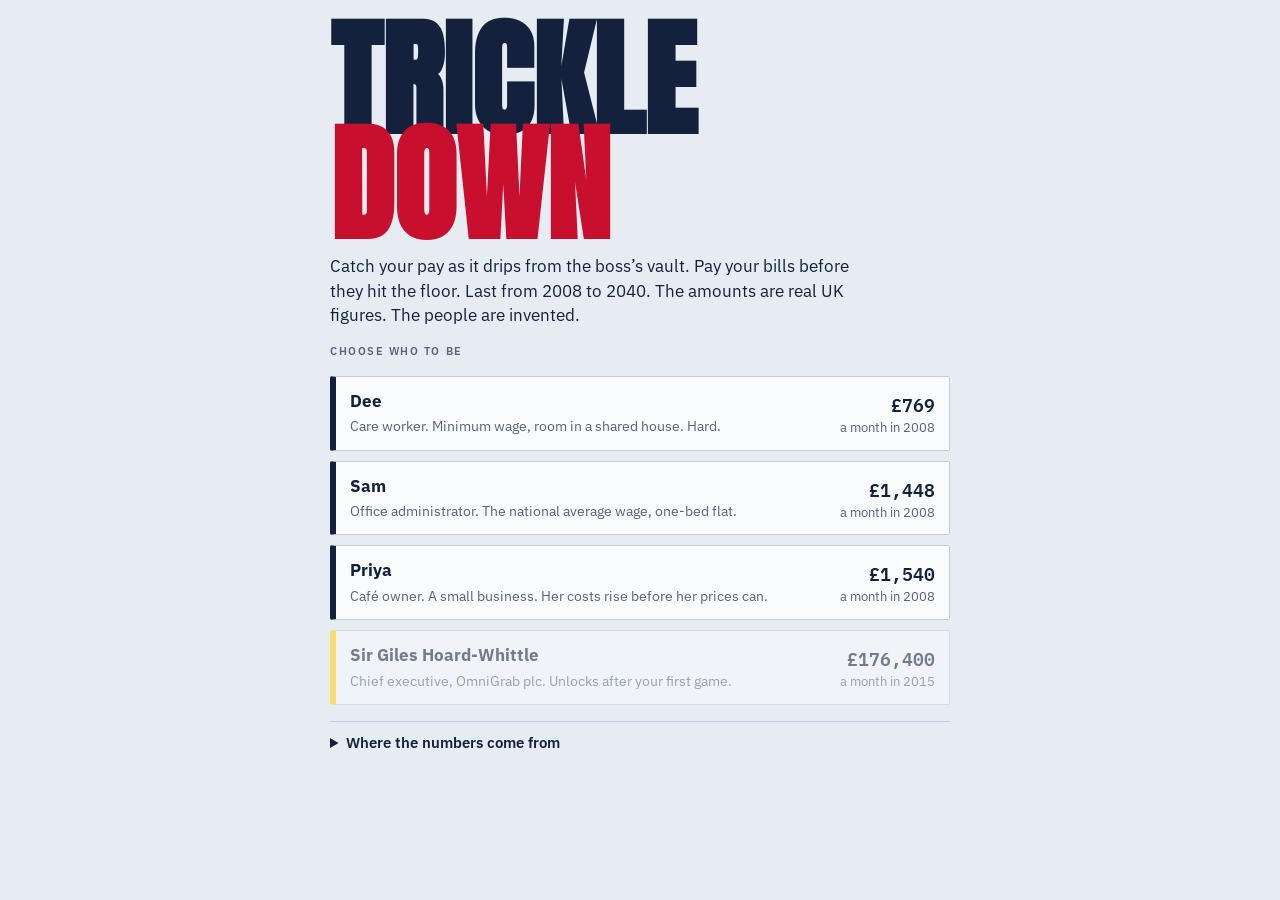
==== commit ecd77b76: "Trickle Down: rebuild as a catch-and-dodge arcade game Pay falls as coins and bills as envelopes siz" ====
--- a/game/trickle-down.html
+++ b/game/trickle-down.html
@@ -8,43 +8,32 @@
 <meta name="claude:viewport-fit-sides" content="cover">
 <link rel="stylesheet" href="https://fonts.googleapis.com/css2?family=Anton&family=IBM+Plex+Mono:wght@400;600&family=IBM+Plex+Sans:wght@400;500;600&display=swap">
 <style>
-/* Layout: one reading column (max 620px) of paperwork. A tabloid masthead with the year and a yellow ticker sticks to the top; a totals bar sticks to the bottom. */
+/* Layout: the game is one full-height play column (max 520px): HUD strip, yellow ticker, then the canvas. Title and result screens are a single reading column of paperwork. */
 :root{
   --paper:#e6ecf2; --card:#f9fbfd; --ink:#14213d; --mute:#56637b; --rule:#c2cddb;
-  --demand:#c8102e; --tab:#ffd400; --tabink:#14213d; --giro:#12715b;
+  --demand:#c8102e; --tab:#ffd400; --tabink:#14213d; --giro:#12715b; --gold:#f5b800; --heart:#d6336c; --fuel:#d9480f;
   --f-head:'Anton','Impact','Arial Narrow',sans-serif;
   --f-body:'IBM Plex Sans',system-ui,-apple-system,'Segoe UI',sans-serif;
   --f-mono:'IBM Plex Mono',ui-monospace,'SFMono-Regular',Menlo,monospace;
 }
 @media (prefers-color-scheme: dark){ :root:not([data-theme="light"]){
   --paper:#0e1524; --card:#172135; --ink:#e8edf4; --mute:#9aa7bf; --rule:#2b3954;
-  --demand:#ff5d70; --tab:#ffd400; --tabink:#14213d; --giro:#4fd1a8; color-scheme:dark } }
+  --demand:#ff5d70; --tab:#ffd400; --tabink:#14213d; --giro:#4fd1a8; --gold:#ffc933; --heart:#ff6b9d; --fuel:#ff8a4c; color-scheme:dark } }
 :root[data-theme="dark"]{
   --paper:#0e1524; --card:#172135; --ink:#e8edf4; --mute:#9aa7bf; --rule:#2b3954;
-  --demand:#ff5d70; --tab:#ffd400; --tabink:#14213d; --giro:#4fd1a8; color-scheme:dark }
-
+  --demand:#ff5d70; --tab:#ffd400; --tabink:#14213d; --giro:#4fd1a8; --gold:#ffc933; --heart:#ff6b9d; --fuel:#ff8a4c; color-scheme:dark }
+
+html,body{height:100%}
 body{background:var(--paper);color:var(--ink);font-family:var(--f-body);font-size:15px;line-height:1.45}
-body::before{content:"";position:fixed;inset:0 0 auto;height:env(safe-area-inset-top,0px);z-index:10;background:var(--paper)}
-#app{max-width:620px;margin:0 auto;padding-block:0 28px;padding-left:max(16px,env(safe-area-inset-left,0px));padding-right:max(16px,env(safe-area-inset-right,0px));display:flex;flex-direction:column;gap:16px}
-h1,h2,h3,p{margin:0}
+h1,h2,p{margin:0}
 button{font:inherit;color:inherit;cursor:pointer}
 button:focus-visible,summary:focus-visible,a:focus-visible{outline:2px solid var(--demand);outline-offset:2px}
 .up{color:var(--giro)} .down{color:var(--demand)}
 .eyebrow{font-size:11px;letter-spacing:.14em;text-transform:uppercase;color:var(--mute);font-weight:600}
-
-/* masthead */
-.mast{position:sticky;top:env(safe-area-inset-top,0px);z-index:5;background:var(--paper);padding-top:12px;display:flex;flex-direction:column;gap:8px}
-.mast-row{display:flex;align-items:flex-end;justify-content:space-between;gap:12px}
-.year{font-family:var(--f-head);font-size:64px;line-height:.85;letter-spacing:.01em}
-.who{text-align:right;min-width:0}
-.who b{display:block;font-weight:600}
-.who span{color:var(--mute);font-size:13px}
-.proj{display:inline-block;background:var(--demand);color:#fff;font:600 10px var(--f-body);letter-spacing:.12em;padding:2px 6px;text-transform:uppercase}
-.ticker{background:var(--tab);color:var(--tabink);padding:8px 10px;font-weight:600;font-size:14px;display:flex;gap:10px;align-items:baseline;min-height:2.9em}
-.ticker b{font-family:var(--f-head);font-weight:400;letter-spacing:.05em;flex:none}
-.ticker span{min-width:0}
-
-/* title screen */
+.small{font-size:13px;color:var(--mute)}
+
+/* reading screens */
+#app{max-width:620px;margin:0 auto;padding-block:0 28px;padding-left:max(16px,env(safe-area-inset-left,0px));padding-right:max(16px,env(safe-area-inset-right,0px));display:flex;flex-direction:column;gap:16px}
 .title{font-family:var(--f-head);font-size:clamp(64px,22vw,128px);line-height:.82;text-transform:uppercase;padding-top:28px}
 .title i{font-style:normal;color:var(--demand);display:block}
 .lede{font-size:17px;max-width:52ch}
@@ -57,62 +46,14 @@
 .char span{color:var(--mute);font-size:14px;min-width:0}
 .char.rich{border-left-color:var(--tab)}
 .char[disabled]{opacity:.55;cursor:not-allowed}
-
-/* paperwork */
 .card{background:var(--card);border:1px solid var(--rule);border-radius:2px;padding:14px;display:flex;flex-direction:column;gap:10px}
 .slip{border-top:2px dashed var(--rule)}
 .lines{display:grid;grid-template-columns:1fr auto;gap:4px 12px;font-family:var(--f-mono);font-size:14px;font-variant-numeric:tabular-nums;margin:0}
 .lines .tot{border-top:1px solid var(--ink);padding-top:4px;font-weight:600}
 .lines dt,.lines dd{margin:0}.lines dd{text-align:right}
-.small{font-size:13px;color:var(--mute)}
-.letter{border-top:6px solid var(--demand)}
-.chance{border-top:6px solid var(--giro)}
-.card h2{font-size:18px}
-.opts{display:flex;flex-direction:column;gap:8px}
-.opt{display:flex;justify-content:space-between;gap:12px;text-align:left;background:transparent;border:1px solid var(--rule);border-radius:2px;padding:10px 12px}
-.opt[aria-pressed="true"]{border-color:var(--ink);box-shadow:inset 4px 0 0 var(--ink);background:var(--paper)}
-.opt em{font-style:normal;font-family:var(--f-mono);font-size:13px;color:var(--mute);flex:none;text-align:right;max-width:55%}
-.row{display:flex;flex-direction:column;gap:6px}
-.row-h{font-weight:600}
-.seg{display:flex;gap:6px;flex-wrap:wrap}
-.seg button{flex:1 1 150px;min-width:0;background:transparent;border:1px solid var(--rule);border-radius:2px;padding:8px 10px;text-align:left;font-size:14px}
-.seg button[aria-pressed="true"]{border-color:var(--ink);background:var(--ink);color:var(--card)}
-.seg small{display:block;font-family:var(--f-mono);font-size:12px;opacity:.8}
-details.card > summary{cursor:pointer;display:flex;justify-content:space-between;gap:12px;font-weight:600}
-details.card > summary span{font-family:var(--f-mono);font-weight:400;font-size:13px;color:var(--mute)}
-details.card[open] > summary{margin-bottom:10px}
-details.card .body{display:flex;flex-direction:column;gap:12px}
-
-.meters{display:grid;grid-template-columns:repeat(auto-fit,minmax(170px,1fr));gap:10px}
-.meter{display:flex;flex-direction:column;gap:4px;min-width:0}
-.meter b{font:600 20px var(--f-mono);font-variant-numeric:tabular-nums}
-.bar{height:8px;background:var(--rule);border-radius:1px;overflow:hidden}
-.bar i{display:block;height:100%;background:var(--giro)}
-.bar i.low{background:var(--demand)}
-.chips{display:flex;gap:6px;flex-wrap:wrap}
-.chip{font-size:12px;border:1px solid var(--rule);border-radius:999px;padding:2px 9px;color:var(--mute)}
-.chip.bad{border-color:var(--demand);color:var(--demand)} .chip.good{border-color:var(--giro);color:var(--giro)}
-
-/* the year, month by month */
-.months{display:grid;grid-template-columns:repeat(6,1fr);gap:6px}
-@media (max-width:440px){ .months{grid-template-columns:repeat(4,1fr)} }
-.mo{background:var(--card);border:1px solid var(--rule);border-bottom:4px solid var(--giro);padding:6px 4px;text-align:center;min-width:0}
-.mo span{display:block;font-size:11px;letter-spacing:.1em;text-transform:uppercase;color:var(--mute)}
-.mo b{font:600 13px var(--f-mono);font-variant-numeric:tabular-nums}
-.mo.neg{border-bottom-color:var(--demand)} .mo.neg b{color:var(--demand)}
-.mo.ev{outline:2px solid var(--ink);outline-offset:-2px}
-.mo.bust{background:var(--demand);border-color:var(--demand)} .mo.bust span,.mo.bust b{color:#fff}
-.mo.void{opacity:.3;border-bottom-color:var(--rule)}
-.after{display:flex;flex-direction:column;gap:16px}
-
-.foot{position:sticky;bottom:0;background:var(--paper);padding-block:10px calc(10px + env(safe-area-inset-bottom,0px));display:flex;gap:12px;align-items:center;justify-content:space-between;border-top:2px solid var(--ink)}
-.foot .left{min-width:0}
-.foot .left b{display:block;font:600 22px var(--f-mono);font-variant-numeric:tabular-nums}
-.go{background:var(--ink);color:var(--card);border:0;border-radius:2px;padding:14px 16px;font-family:var(--f-head);font-size:19px;letter-spacing:.04em;text-transform:uppercase;flex:none}
-.go[disabled]{opacity:.4;cursor:not-allowed}
+.go{background:var(--ink);color:var(--card);border:0;border-radius:2px;padding:14px 18px;font-family:var(--f-head);font-size:20px;letter-spacing:.04em;text-transform:uppercase}
 .ghost{background:transparent;border:1px solid var(--ink);border-radius:2px;padding:10px 14px;font-weight:600}
 .btns{display:flex;gap:10px;flex-wrap:wrap}
-
 .stamp{font-family:var(--f-head);font-size:clamp(40px,12vw,72px);line-height:.9;text-transform:uppercase;color:var(--demand);border:5px solid var(--demand);padding:10px 14px;transform:rotate(-2deg);align-self:flex-start;margin-top:28px;text-wrap:balance}
 .stamp.win{color:var(--giro);border-color:var(--giro)}
 .share{font-family:var(--f-mono);font-size:13px;background:var(--paper);border:1px dashed var(--rule);padding:10px;-webkit-user-select:all;user-select:all;white-space:pre-wrap}
@@ -120,14 +61,52 @@
 details.src summary{cursor:pointer;font-weight:600}
 details.src ul{margin:8px 0 0;padding-left:18px;display:flex;flex-direction:column;gap:6px;font-size:13px;color:var(--mute)}
 details.src a{color:var(--ink)}
-@media (prefers-reduced-motion:no-preference){
-  .tick-in{animation:tick .35s ease-out} @keyframes tick{from{opacity:0;transform:translateY(4px)}to{opacity:1;transform:none}}
-  .mo{animation:pop .28s both;animation-delay:calc(var(--i) * 130ms)} @keyframes pop{from{opacity:0;transform:scale(.8)}to{opacity:1;transform:none}}
-  .after{animation:tick .4s both;animation-delay:1.75s}
-}
+
+/* the game */
+#stage{position:relative;height:100%;max-width:520px;margin:0 auto;display:flex;flex-direction:column;overflow:hidden;-webkit-user-select:none;user-select:none}
+.hud{display:grid;grid-template-columns:auto 1fr auto;align-items:center;gap:12px;padding-block:8px 6px;padding-left:max(16px,env(safe-area-inset-left,0px));padding-right:max(16px,env(safe-area-inset-right,0px))}
+.hud .year{font-family:var(--f-head);font-size:40px;line-height:.9}
+.hud .mid{display:flex;flex-direction:column;gap:4px;min-width:0}
+.hud .bank{font:600 20px var(--f-mono);font-variant-numeric:tabular-nums}
+.bar{height:9px;background:var(--rule);border-radius:1px;overflow:hidden}
+.bar i{display:block;height:100%;background:var(--heart)}
+.icon-btn{width:38px;height:38px;border-radius:50%;border:1px solid var(--rule);background:var(--card);font:600 11px var(--f-mono)}
+.ticker{background:var(--tab);color:var(--tabink);font-weight:600;font-size:13px;padding-block:5px;padding-left:max(16px,env(safe-area-inset-left,0px));padding-right:max(16px,env(safe-area-inset-right,0px));white-space:nowrap;overflow:hidden;text-overflow:ellipsis}
+canvas{display:block;flex:1;min-height:0;width:100%;touch-action:none}
+.inter{position:absolute;inset:0;background:var(--paper);overflow:auto;display:flex;flex-direction:column;gap:14px;padding-block:18px calc(18px + env(safe-area-inset-bottom,0px));padding-left:max(16px,env(safe-area-inset-left,0px));padding-right:max(16px,env(safe-area-inset-right,0px))}
+.inter .big{font-family:var(--f-head);font-size:88px;line-height:.85}
+.proj{display:inline-block;background:var(--demand);color:var(--card);font:600 10px var(--f-body);letter-spacing:.12em;padding:2px 6px;text-transform:uppercase;align-self:flex-start}
+.head{background:var(--tab);color:var(--tabink);font-weight:600;padding:8px 10px}
+.gauge{display:flex;flex-direction:column;gap:8px}
+.g-row{display:grid;grid-template-columns:52px 1fr;align-items:center;gap:8px;font:600 12px var(--f-mono)}
+.g-bar{height:26px;display:flex;align-items:center;padding:0 8px;color:var(--card);white-space:nowrap;min-width:0;font-variant-numeric:tabular-nums}
+.g-bar.pay{background:var(--giro)} .g-bar.bills{background:var(--demand)} .g-bar.boss{background:var(--gold);color:var(--tabink)}
+.legend{display:grid;grid-template-columns:auto 1fr;gap:8px 12px;align-items:center}
+.lg{width:38px;height:24px;display:grid;place-items:center;font:600 11px var(--f-mono);border-radius:3px;justify-self:center}
+.lg.coin{background:var(--gold);color:var(--tabink);border-radius:50%;width:26px;height:26px}
+.lg.bill{background:var(--ink);color:var(--card)}
+.lg.red{background:var(--demand);color:var(--card)}
+.lg.hrt{color:var(--heart);font-size:26px}
+.perks{display:grid;grid-template-columns:1fr 1fr;gap:10px}
+.perk{display:flex;flex-direction:column;gap:4px;text-align:left;background:var(--card);border:1px solid var(--rule);border-top:5px solid var(--giro);border-radius:2px;padding:10px;min-width:0}
+.perk b{font-size:15px}
+.perk span{font-size:13px;color:var(--mute)}
+.perk em{font:600 12px var(--f-mono);font-style:normal}
+.perk[aria-pressed="true"]{border-color:var(--ink);background:var(--ink);color:var(--card)}
+.perk[aria-pressed="true"] span{color:var(--card)}
 </style>
 
 <div id="app"></div>
+<div id="stage" hidden>
+  <div class="hud">
+    <div class="year" id="hYear">2008</div>
+    <div class="mid"><div class="bank" id="hBank">£0</div><div class="bar" aria-label="Wellbeing"><i id="hHeart" style="width:70%"></i></div></div>
+    <button class="icon-btn" id="mute" type="button" aria-label="Toggle sound">SND</button>
+  </div>
+  <div class="ticker" id="hTick"></div>
+  <canvas id="cv" aria-label="Play area: move left and right to catch falling pay and bills"></canvas>
+  <div class="inter" id="inter" hidden></div>
+</div>
 
 <script>
 (() => {
@@ -145,7 +124,6 @@
   energy: ENERGY_IDX.map(i => 2252 * i / 172.2),      // pounds a year, anchored to the DESNZ 2024 typical dual-fuel bill
   house:[162912,148445,156936,154654,155269,159262,172048,182291,195035,203950,210354,212434,218522,236313,258236,258956,260532,267458],
   ceo:[null,null,null,null,null,null,null,3970000,3450000,3930000,3630000,3610000,2690000,3410000,3910000,4190000,4580000,5060000],
-  parcels:[null,null,null,null,null,913138,1084604,1109309,1182954,1354682,1606810,1909360,2578919,2183061,2997589,3121404,2885086,null],
   pa:[6035,6475,6475,7475,8105,9440,10000,10600,11000,11500,11850,12500,12500,12570,12570,12570,12570,12570],
   hr:[40835,43875,43875,42475,42475,41450,41865,42385,43000,45000,46350,50000,50000,50270,50270,50270,50270,50270],
   pt:[5435,5715,5715,7225,7605,7755,7956,8060,8060,8164,8424,8632,9500,9568,11908,12570,12570,12570],
@@ -153,7 +131,7 @@
   uel:[40040,43875,43875,42475,42475,41450,41865,42385,43000,45000,46350,50000,50000,50270,50270,50270,50270,50270],
   ni2:[.01,.01,.01,.02,.02,.02,.02,.02,.02,.02,.02,.02,.02,.02,.0273,.02,.02,.02],
   freezeUntil: 2030,
-  base: { food:165, essentials:175, bus:50, car:200, social:60, holiday:160 },   // 2008 pounds a month, one adult; illustrative
+  base: { food:165, essentials:175, bus:50, pint:30, holiday:320 },   // 2008 pounds, one adult; illustrative
   sources: [
     {title:'ONS Consumer Prices Index: all items (D7BT) and food (D7BU)', url:'https://www.ons.gov.uk/economy/inflationandpriceindices/timeseries/d7bt/mm23', note:'Annual averages, read direct.'},
     {title:'ONS CPI: actual rents for housing (D7CE)', url:'https://www.ons.gov.uk/economy/inflationandpriceindices/timeseries/d7ce/mm23', note:'Read direct. Turned into pounds using the ONS UK average private rent of £1,368 (December 2025). This index includes social rents and existing tenancies, so it understates how fast new private rents rose.'},
@@ -162,8 +140,7 @@
     {title:'GOV.UK National Minimum Wage and National Living Wage rates', url:'https://www.gov.uk/national-minimum-wage-rates', note:'Main adult rate in force for most of each year. Statutory rates, not re-checked against the page for this build.'},
     {title:'GOV.UK income tax and National Insurance rates and allowances', url:'https://www.gov.uk/government/publications/rates-and-allowances-income-tax/income-tax-rates-and-allowances-current-and-past', note:'Statutory rates for England, Wales and Northern Ireland, not re-checked for this build. Mid-year changes in 2022 and 2023 are averaged. Thresholds are announced as frozen until April 2031.'},
     {title:'UK House Price Index (HM Land Registry and ONS)', url:'https://www.gov.uk/government/collections/uk-house-price-index-reports', note:'Annual averages taken from a third-party compilation of the official index, not read direct.'},
-    {title:'High Pay Centre annual FTSE 100 chief executive pay reports', url:'https://highpaycentre.org/', note:'Median total pay as first reported. 2018 and 2019 read direct; other years from the reports via press coverage; 2017 unverified. No verified figures before 2015, so boss comparisons start then.'},
-    {title:'Trussell end of year statistics', url:'https://www.trussell.org.uk/news-and-research/latest-stats/end-of-year-stats', note:'Emergency food parcels, financial years from April, via secondary reproductions of Trussell’s figures.'}
+    {title:'High Pay Centre annual FTSE 100 chief executive pay reports', url:'https://highpaycentre.org/', note:'Median total pay as first reported. 2018 and 2019 read direct; other years from the reports via press coverage; 2017 unverified. No verified figures before 2015, so boss comparisons start then.'}
   ]
 };
 /*DATA-END*/
@@ -174,8 +151,8 @@
 const money = n => (n < 0 ? '−' : '') + '£' + Math.abs(Math.round(n)).toLocaleString('en-GB');
 const signed = n => (n < 0 ? '−' : '+') + '£' + Math.abs(Math.round(n)).toLocaleString('en-GB');
 const big = n => Math.abs(n) >= 1e6 ? (n < 0 ? '−' : '') + '£' + (Math.abs(n) / 1e6).toFixed(Math.abs(n) >= 1e7 ? 0 : 1) + 'm' : money(n);
-const pct = n => (n >= 0 ? '+' : '−') + Math.abs(n * 100).toFixed(1) + '%';
-const pm = n => (n > 0 ? '+' : '−') + Math.abs(n);
+const pct = n => (n >= 0 ? '▲' : '▼') + Math.abs(n * 100).toFixed(1) + '%';
+const rnd = (a, b) => a + Math.random() * (b - a);
 
 // A series value for any year. After the last real year, each series carries on at its own average growth rate.
 function v(key, y){
@@ -201,335 +178,369 @@
   return it + ni;
 }
 
+// After the last real year the minimum wage keeps its share of average pay, rather than racing ahead of it.
+const minWage = y => y <= YN ? v('minWage', y) : v('minWage', YN) * v('pay', y) / v('pay', YN);
+
 // ---- cast (all fictional) -------------------------------------------
+const B = DATA.base;
 const CH = {
-  dee:  {name:'Dee', job:'Care worker', blurb:'Full time on the legal minimum wage. Called a hero roughly once a decade. Hard.', start:300, home:0,
-         gross:y => v('minWage', y) * 37.5 * 52},
-  sam:  {name:'Sam', job:'Office administrator', blurb:'Paid exactly the national average wage. Statistically, doing fine.', start:1500, home:1,
+  dee:  {name:'Dee', job:'Care worker', blurb:'Minimum wage, room in a shared house. Hard.', start:300, home:{rent:.38, en:.4, ess:.7},
+         gross:y => minWage(y) * 37.5 * 52},
+  sam:  {name:'Sam', job:'Office administrator', blurb:'The national average wage, one-bed flat.', start:1500, home:{rent:.8, en:.7, ess:1},
          gross:y => v('pay', y)},
-  priya:{name:'Priya', job:'Café owner', blurb:'A small business owner. Her rent, energy, stock and wage bill all rise before her prices can.', start:1000, home:1,
-         gross:y => Math.max(0, 78000 * idx('cpi', y) - v('minWage', y) * 37.5 * 52 * 1.1 - 14000 * idx('rent', y) - 6000 * idx('energy', y) - 22000 * idx('food', y))},
-  giles:{name:'Sir Giles Hoard-Whittle', job:'Chief executive, OmniGrab plc', blurb:'Paid the real median for a FTSE 100 boss. Starts in 2015, the first year with verified pay figures.', start:2000000, rich:true, y0:2015,
+  priya:{name:'Priya', job:'Café owner', blurb:'A small business. Her costs rise before her prices can.', start:1000, home:{rent:.8, en:.7, ess:1},
+         gross:y => Math.max(0, 78000 * idx('cpi', y) - minWage(y) * 37.5 * 52 * 1.1 - 14000 * idx('rent', y) - 6000 * idx('energy', y) - 22000 * idx('food', y))},
+  giles:{name:'Sir Giles Hoard-Whittle', job:'Chief executive, OmniGrab plc', blurb:'The real median pay of a FTSE 100 boss. Starts in 2015. Easy.', start:2000000, rich:true, y0:2015,
          gross:y => v('ceo', y)}
 };
-
-const B = DATA.base;
-const CHOICES = [
-  {k:'home', label:'Home', opts:[
-    {l:'Room in a shared house', s:'shared room', rent:.38, en:.4, ess:.7, wb:-2},
-    {l:'One-bed flat', s:'one-bed flat', rent:.8, en:.7, ess:1, wb:0},
-    {l:'Two-bed house', s:'two-bed house', rent:1.15, en:1, ess:1.1, wb:3}]},
-  {k:'heat', label:'Heating', opts:[
-    {l:'Off. Wear the coat', s:'heating off', f:.55, wb:-8},
-    {l:'An hour, morning and night', s:'heating rationed', f:.8, wb:-1},
-    {l:'Actually warm', s:'warm', f:1, wb:2}]},
-  {k:'food', label:'Food', opts:[
-    {l:'Yellow stickers and beans', s:'beans', f:.7, wb:-5},
-    {l:'A normal shop', s:'normal shop', f:1, wb:0},
-    {l:'Nice things sometimes', s:'nice food', f:1.3, wb:3}]},
-  {k:'travel', label:'Getting about', opts:[
-    {l:'Walk and bus', s:'bus', c:B.bus, bus:true, wb:-1},
-    {l:'Run a car', s:'car', c:B.car, wb:2}]},
-  {k:'life', label:'A life', opts:[
-    {l:'Nothing. Stay in', s:'no social life', c:0, wb:-8},
-    {l:'A pint and a takeaway now and then', s:'the odd pint', c:B.social, wb:2},
-    {l:'A proper holiday too', s:'a holiday', c:B.holiday, wb:6}]}
+const HAZARDS = [['BOILER', 180], ['DENTIST', 220], ['PHONE', 190], ['MOULD', 130], ['TAXI', 120], ['WASHER', 250], ['FINE', 100], ['VET', 160], ['RENT HIKE', 0]];
+const PERKS = [
+  {name:'Night school', line:'Pay +6% for good', cost:450, wb:-10, eff:{pay:1.06}},
+  {name:'Take a lodger', line:'Rent −20%. Tires you 10% faster', eff:{rent:.8, drain:1.1}},
+  {name:'Join the union', line:'Pay +3%. Subs £12 a month', eff:{pay:1.03, fixed:12}},
+  {name:'Cheaper town', line:'Rent −15%. You miss everyone', cost:900, wb:-15, eff:{rent:.85}},
+  {name:'A bike', line:'Other bills −10%', cost:150, eff:{rest:.9}},
+  {name:'Draught-proofing', line:'Energy −10%', cost:90, eff:{energy:.9}},
+  {name:'Overtime', line:'Wider bucket. Tires you 15% faster', eff:{bucket:1.3, drain:1.15}},
+  {name:'Cooking club', line:'Food −10%', eff:{food:.9}},
+  {name:'Savings account', line:'2% a year on what you keep', eff:{isa:1}}
 ];
-const RICH_CHOICES = [
-  {k:'home', label:'Homes', opts:[
-    {l:'Just the Mayfair townhouse', s:'one house', c:12000, wb:0},
-    {l:'Add the Cotswolds estate', s:'two houses', c:30000, wb:3},
-    {l:'Add the yacht, Trickle Down II', s:'the yacht', c:70000, wb:6}]},
-  {k:'tax', label:'Tax affairs', opts:[
-    {l:'Pay it all, like staff do', s:'paying tax', c:0, cut:0, wb:-2},
-    {l:'A tasteful offshore "arrangement"', s:'offshore', c:9000, cut:.4, wb:3}]},
-  {k:'give', label:'Giving back', opts:[
-    {l:'Thoughts and prayers', s:'thoughts and prayers', c:0, wb:0},
-    {l:'A gala with your name on it', s:'a gala', c:4000, wb:4}]}
-];
-
-const EVENTS = [
-  {t:'The boiler has died', from:'LettItRot Lettings', body:'Your landlord, Mr Havisham-Lett, "will look into it" at some point this decade.',
-   opts:[{l:'Pay for the repair yourself', cost:180},{l:'Coat indoors until spring', wb:-8}]},
-  {t:'Rent review', from:'LettItRot Lettings', body:'"Due to market conditions" your rent is going up 8%. Market conditions are that he can.',
-   opts:[{l:'Accept it', rent:1.08},{l:'Move somewhere just as bad', cost:600, wb:-5}]},
-  {t:'No NHS dentist within 40 miles', from:'Your tooth', body:'It has gone from a twinge to a personality.',
-   opts:[{l:'Go private', cost:220},{l:'Chew on the other side', wb:-7}]},
-  {t:'Your hours have been "flexed"', from:'Your manager', body:'Two quiet months, so two thin payslips. You are thanked for your flexibility.',
-   opts:[{l:'Absorb the loss', cost:420},{l:'Evening bar shifts to cover it', wb:-9}]},
-  {t:'Your bus route has been cut', from:'The council', body:'It has been replaced by a consultation.',
-   opts:[{l:'Share taxis when you must', cost:300},{l:'Walk the 50 minutes', wb:-5}]},
-  {t:'Your oldest friend is getting married', from:'A thick envelope', body:'In Tuscany. On a Tuesday.',
-   opts:[{l:'Go, obviously', cost:450, wb:6},{l:'Send a card and feel terrible', wb:-6}]},
-  {t:'Your phone has given up', from:'A black screen', body:'Your shifts, your bank and your bus tickets all live in it.',
-   opts:[{l:'New contract', cost:190},{l:'Second-hand with a cracked corner', cost:60, wb:-2}]},
-  {t:'Pay review', from:'Head office', body:'In recognition of a record year, the company is delighted to offer you a pizza party.',
-   opts:[{l:'Eat the pizza', wb:-3},{l:'Ask for an actual raise', luck:{p:.4, pay:1.03, win:'You asked for a raise and got 3%. Do not tell the others.', lose:'You asked for a raise. "Now is not the right time." It is never the right time.', loseWb:-5}}]},
-  {t:'Overtime is available', from:'Your manager', body:'Every weekend until further notice. Entirely voluntary. Rota attached.',
-   opts:[{l:'Take it', gain:900, wb:-8},{l:'Keep your weekends'}]},
-  {t:'Deposit deductions', from:'LettItRot Lettings', body:'£400 has been kept for "wear" on a carpet that predates decimal currency.',
-   opts:[{l:'Let it go', cost:400},{l:'Fight it for four months', cost:100, wb:-5}]},
-  {t:'Black mould in the bedroom', from:'The wall', body:'The letting agent suggests you try breathing less.',
-   opts:[{l:'Buy a dehumidifier', cost:130},{l:'Live with it', wb:-7}]},
-  {t:'A catch-up bill', from:'EnergiSqueeze', body:'Your meter was estimated for a year. The estimate was optimistic, in their favour.',
-   opts:[{l:'Pay it', cost:260},{l:'Fourteen hours on hold to dispute it', wb:-6}]},
-  {t:'Earn in your spare time', from:'Deliverii app', body:'Be your own boss. Your boss is an algorithm that does not like you.',
-   opts:[{l:'Ride evenings in the rain', gain:1200, wb:-9},{l:'No thanks'}]},
-  {t:'You are properly ill', from:'Your body', body:'Statutory sick pay would not cover the bus to collect it.',
-   opts:[{l:'Take the time off', cost:320},{l:'Work through it', wb:-9}]},
-  {t:'A mate is short this month', from:'A text at 11pm', body:'They would do it for you. They have done it for you.',
-   opts:[{l:'Lend the money', cost:200, wb:3},{l:'Say you cannot', wb:-4}]},
-  {t:'December', from:'The calendar', body:'Everyone on television is having a wonderful time.',
-   opts:[{l:'Do Christmas properly', cost:300, wb:5},{l:'Skip it this year', wb:-6}]},
-  {t:'The washing machine floods the kitchen', from:'A noise', body:'The warranty expired on Thursday.',
-   opts:[{l:'Replace it', cost:250},{l:'Launderette and regret', cost:90, wb:-4}]},
-  {t:'A flyer through the door', from:'WongaWonga Loans', body:'Cash by lunchtime. The APR has four digits and a comma.',
-   opts:[{l:'Borrow £500 now', gain:500, later:900, wb:-2},{l:'Bin it'}]}
-];
-const RICH_EVENTS = [
-  {t:'Shareholders query your bonus', from:'The remuneration committee (your friends)', body:'A few small investors feel 190 times the average worker is "a lot".',
-   opts:[{l:'Commission a report into it', wb:1},{l:'Award yourself a retention bonus', gain:900000, wb:3}]},
-  {t:'Efficiency drive', from:'Strategy consultants', body:'Removing 600 jobs would delight the markets.',
-   opts:[{l:'Do it by email', gain:1200000, wb:1},{l:'Do it by email, with a sad emoji', gain:1200000, wb:2}]},
-  {t:'A call from the Minister', from:'Rt Hon Rupert Tightbelt', body:'He wonders whether you would like to advise on living standards.',
-   opts:[{l:'Chair the review', gain:150000, wb:4},{l:'Accept a peerage instead', wb:6}]},
-  {t:'Record profits at EnergiSqueeze', from:'The board you also sit on', body:'A hard winter for customers has been a warm one for dividends.',
-   opts:[{l:'Take the dividend', gain:700000, wb:2},{l:'Take it in shares', gain:800000, wb:2}]},
-  {t:'Staff ask for a pay rise', from:'Human Resources', body:'They mention something called "rent".',
-   opts:[{l:'Send a pizza', cost:400, wb:1},{l:'Send a motivational email', wb:2}]}
-];
-
-// Chances to get ahead. Effects last for the rest of the game and start the following year.
-const OPPS = [
-  {t:'Night school', from:'Northfield College', body:'A Level 3 diploma. Two evenings a week for a year, after work, in a portable cabin.',
-   l:'Enrol', cost:450, wb:-6, eff:{pay:1.06}, perk:'Qualified'},
-  {t:'Someone needs a sofa', from:'A friend of a friend', body:'They will pay a share of the rent. They also own a drum kit.',
-   l:'Take a lodger', eff:{rent:.8, drift:-1}, perk:'Lodger on the sofa bed'},
-  {t:'Join the union', from:'The rep, by the kettle', body:'Subs every month. In return, pay talks that involve more than pizza.',
-   l:'Sign up', eff:{pay:1.03, fixed:12}, perk:'Union member'},
-  {t:'A recruiter calls', from:'An unknown number', body:'The rival firm is hiring. It might pay 8% more. It might also be "last in, first out".',
-   l:'Jump ship', luck:{p:.6, eff:{pay:1.08}, perk:'Better-paid job', win:'The new job pays 8% more.', lose:'Last in, first out. Six weeks without pay between jobs.', loseCost:900, loseWb:-4}},
-  {t:'A cheaper town', from:'A lettings advert', body:'Rents are 15% lower two counties away. So is everyone you know.',
-   l:'Move away', cost:900, wb:-8, eff:{rent:.85}, perk:'Moved somewhere cheaper'},
-  {t:'A bike in a shed', from:'Your neighbour', body:'Three gears, one of which works. Yours for cash.',
-   l:'Buy the bike', cost:150, wb:2, eff:{travel:.4}, perk:'Cycles everywhere'},
-  {t:'Draught-proofing', from:'A hardware shop leaflet', body:'Foam strip, thick curtains and a sausage dog for the door.',
-   l:'Do the lot', cost:90, eff:{energy:.9}, perk:'Draught-proofed'},
-  {t:'Team leader', from:'Your manager', body:'More responsibility, a lanyard, and 5%. The responsibility is the main part.',
-   l:'Accept', eff:{pay:1.05, drift:-1}, perk:'Team leader'},
-  {t:'Sunday cooking club', from:'The neighbours’ group chat', body:'Four households, one enormous pot, shared in tubs.',
-   l:'Join in', wb:2, eff:{food:.9}, perk:'Cooking club'},
-  {t:'Loyalty Saver account', from:'Northern Crock bank', body:'Earn 2% a year on anything you manage to keep. Terms apply. Then change.',
-   l:'Open it', eff:{isa:1}, perk:'Savings earn 2%'}
-];
-
 const HEADLINES = {
-  2008:['Northern Crock bank rescued with public money. Bonuses "contractual".'],
-  2009:['Interest rates cut to the floor. Savers advised to "think positive".'],
-  2010:['Chancellor Rupert Tightbelt: "We are all in this together." Spoken from the good chairs.'],
-  2011:['Public sector pay frozen. Boardroom pay left out to thaw.'],
-  2012:['Tightbelt trims the top rate of tax "to lift morale". Morale of whom not specified.'],
-  2013:['Payday lender WongaWonga sponsors a football shirt.'],
-  2014:['Recovery declared. Please check behind the sofa for yours.'],
-  2015:['Zero-hours contracts rebranded "flexi-freedom".'],
-  2016:['Referendum held. Pound falls. Everything imported costs more.'],
-  2017:['Minister confirms there is no magic money tree. Tree later located for other purposes.'],
-  2018:['Rail fares rise again. Trains remain theoretical.'],
-  2019:['The Daily Blame: "Why can\'t the young just stop buying coffee?"'],
-  2020:['Nation claps for carers at 8pm. Landlords do not accept claps.'],
-  2021:['Shelves empty in supply crisis. Yachts unaffected.'],
-  2022:['EnergiSqueeze posts record profit, advises customers to "cuddle a pet for warmth".'],
-  2023:['Mortgage rates jump. Landlords pass it on with a sad emoji.'],
-  2024:['Tidewater Utilities raises bills to fund fixing what it did not fix.'],
-  2025:['Tax thresholds stay frozen. A slice of your pay rise goes straight back.'],
-  2026:['Government launches Help to Rent a Shed.'],
-  2027:['OmniGrab trials a subscription for the staff toilets.'],
-  2028:['First-time buyer, 61, celebrated on the front of The Daily Blame.'],
-  2029:['Minister suggests the young try "having wealthier parents".'],
-  2030:['Avocado toast formally cleared after a 15-year inquiry.'],
-  2031:['Heating reclassified as a luxury good.'],
-  2032:['Landlord of the Year wins for "most creative use of a cupboard".'],
-  2033:['OmniGrab acquires the weather. Rain now Premium.'],
-  2034:['Retirement age raised to "we will let you know".'],
-  2035:['National clap for renters announced.'],
-  2036:['Bus route replaced by a motivational poster.'],
-  2037:['Sir Giles knighted a second time, for services to Sir Giles.'],
-  2038:['Economists confirm wealth will trickle down "any decade now".'],
-  2039:['Lord Hoard-Whittle unveils a personal moon.'],
-  2040:['Official report finds people "could have budgeted better".']
+  2008:'Northern Crock bank rescued with public money. Bonuses "contractual".',
+  2009:'Interest rates cut to the floor. Savers told to "think positive".',
+  2010:'Chancellor Tightbelt: "We are all in this together."',
+  2011:'Public sector pay frozen. Boardroom pay left out to thaw.',
+  2012:'Top rate of tax trimmed "to lift morale".',
+  2013:'Payday lender WongaWonga sponsors a football shirt.',
+  2014:'Recovery declared. Check behind the sofa for yours.',
+  2015:'Zero-hours contracts rebranded "flexi-freedom".',
+  2016:'Referendum held. Pound falls. Imports cost more.',
+  2017:'Minister: no magic money tree. Tree later found for other things.',
+  2018:'Rail fares rise again. Trains remain theoretical.',
+  2019:'The Daily Blame: "Why can\'t the young stop buying coffee?"',
+  2020:'Nation claps for carers. Landlords do not accept claps.',
+  2021:'Shelves empty in supply crisis. Yachts unaffected.',
+  2022:'EnergiSqueeze posts record profit: "cuddle a pet for warmth".',
+  2023:'Mortgage rates jump. Landlords pass it on with a sad emoji.',
+  2024:'Tidewater Utilities raises bills to fix what it did not fix.',
+  2025:'Tax thresholds frozen. Part of your pay rise goes straight back.',
+  2026:'Government launches Help to Rent a Shed.',
+  2027:'OmniGrab trials a subscription for the staff toilets.',
+  2028:'First-time buyer, 61, makes the front page.',
+  2029:'Minister suggests the young try "having wealthier parents".',
+  2030:'Avocado toast cleared after a 15-year inquiry.',
+  2031:'Heating reclassified as a luxury good.',
+  2032:'Landlord of the Year: "most creative use of a cupboard".',
+  2033:'OmniGrab acquires the weather. Rain now Premium.',
+  2034:'Retirement age raised to "we will let you know".',
+  2035:'National clap for renters announced.',
+  2036:'Bus route replaced by a motivational poster.',
+  2037:'Sir Giles knighted again, for services to Sir Giles.',
+  2038:'Economists: wealth will trickle down "any decade now".',
+  2039:'Lord Hoard-Whittle unveils a personal moon.',
+  2040:'Official report: people "could have budgeted better".'
 };
-const TIPS = [
-  'Have you considered cancelling a streaming subscription?',
-  'Batch-cook lentils on a Sunday. Sundays are when you rest from your second job.',
-  'Try turning the thermostat down by one degree, from off.',
-  'A packed lunch could save you £3 a day towards your £30,000 deposit.',
-  'Ask your parents for a house.',
-  'Make your own coffee. Home ownership will follow.',
-  'Consider earning more money.',
-  'Put on a jumper. Then another jumper.'
-];
-
-// ---- state -----------------------------------------------------------
-let meta = {unlocked:false, best:{}};
+
+// ---- persistent bits -------------------------------------------------
+let meta = {unlocked:false, best:{}, mute:false};
 try { Object.assign(meta, JSON.parse(localStorage.getItem('trickle-down') || '{}')); } catch (e) {}
 const persist = () => { try { localStorage.setItem('trickle-down', JSON.stringify(meta)); } catch (e) {} };
-let S = null, tickI = 0, tickTimer = 0;
-
+let ac;
+function beep(f, d, type, vol, slide){
+  if (meta.mute) return;
+  try {
+    ac = ac || new (window.AudioContext || window.webkitAudioContext)();
+    const o = ac.createOscillator(), g = ac.createGain(), n = ac.currentTime;
+    o.type = type || 'sine'; o.frequency.setValueAtTime(f, n);
+    if (slide) o.frequency.exponentialRampToValueAtTime(f * slide, n + d);
+    g.gain.setValueAtTime(vol || .05, n); g.gain.exponentialRampToValueAtTime(.0001, n + d);
+    o.connect(g); g.connect(ac.destination); o.start(); o.stop(n + d);
+  } catch (e) {}
+}
+
+// ---- game state ------------------------------------------------------
+const W = 400;                           // logical play width; height follows the screen
+let H = 560, scale = 1, dpr = 1, C = {};
+let S = null;                            // the run: survives from year to year
+let G = null;                            // the year being played
+const cv = $('cv'), ctx = cv.getContext('2d');
+const reduceMotion = matchMedia('(prefers-reduced-motion: reduce)').matches;
 const rich = () => !!CH[S.ck].rich;
 const startYear = () => CH[S.ck].y0 || Y0;
-const choicesFor = () => rich() ? RICH_CHOICES : CHOICES;
-const eventsFor = () => rich() ? RICH_EVENTS : EVENTS;
-const evOpt = () => S.ev.pick == null ? null : eventsFor()[S.ev.id].opts[S.ev.pick];
-
-function deal(){
-  const pool = eventsFor();
-  if (S.used.length >= pool.length) S.used = [];
-  let id; do { id = Math.floor(Math.random() * pool.length); } while (S.used.includes(id));
-  S.used.push(id);
-  S.ev = {id, pick:null, month:1 + Math.floor(Math.random() * 12)};
-  S.opp = null;
-  if (!rich() && (S.year - startYear()) % 2 === 1 && S.oppUsed.length < OPPS.length){
-    let o; do { o = Math.floor(Math.random() * OPPS.length); } while (S.oppUsed.includes(o));
-    S.oppUsed.push(o); S.opp = {id:o, pick:null};
-  }
-}
-function newGame(ck){
-  const ch = CH[ck];
-  S = {ck, phase:'plan', year:ch.y0 || Y0, bal:ch.start, wb:70,
-       picks: ch.rich ? {home:0, tax:0, give:0} : {home:ch.home, heat:1, food:1, travel:0, life:1},
-       livedHome: ch.rich ? 0 : ch.home, m:{pay:1, rent:1, energy:1, food:1, travel:1, fixed:0, drift:0, isa:0}, perks:[],
-       owed:0, used:[], oppUsed:[], ev:null, opp:null, open:true, review:null, earned:0, giles:0, gYears:0, over:null};
-  deal(); tickI = 0; render(); scrollTo(0, 0);
-}
-function applyEff(e){
-  for (const k of ['pay', 'rent', 'energy', 'food', 'travel']) if (e[k]) S.m[k] *= e[k];
-  if (e.fixed) S.m.fixed += e.fixed; if (e.drift) S.m.drift += e.drift; if (e.isa) S.m.isa = 1;
-}
-function effBits(e){
-  const b = [];
-  if (e.pay) b.push('pay ' + pct(e.pay - 1)); if (e.rent) b.push('rent ' + pct(e.rent - 1));
-  if (e.energy) b.push('energy ' + pct(e.energy - 1)); if (e.food) b.push('food ' + pct(e.food - 1));
-  if (e.travel) b.push('bus fares ' + pct(e.travel - 1)); if (e.fixed) b.push(money(e.fixed) + ' a month');
-  if (e.drift) b.push('wellbeing ' + pm(e.drift) + ' every year'); if (e.isa) b.push('2% on savings');
-  return b;
-}
-
-function optCost(c, o, y, withEv){         // the monthly cost of one choice
-  const ci = idx('cpi', y);
-  if (o.rent != null) return v('rent', y) * o.rent * S.m.rent * ((withEv && (evOpt() || {}).rent) || 1);
-  if (c.k === 'heat') return v('energy', y) / 12 * CHOICES[0].opts[S.picks.home].en * o.f * S.m.energy;
-  if (c.k === 'food') return B.food * idx('food', y) * o.f * S.m.food;
-  return (o.c || 0) * ci * (o.bus ? S.m.travel : 1);
-}
-function calc(y, withEv){
-  if (y == null){ y = S.year; withEv = true; }
-  const ch = CH[S.ck], ci = idx('cpi', y), eo = (withEv && evOpt()) || {};
-  const gross = ch.gross(y) * S.m.pay;
-  let tx = taxOn(gross, y);
-  const rows = [], parts = [];
-  for (const c of choicesFor()){
-    const o = c.opts[S.picks[c.k]];
-    rows.push({k:c.k, label:c.label, amt:optCost(c, o, y, withEv)});
-    if (o.cut) tx *= 1 - o.cut;
-    if (o.wb) parts.push({l:o.s, n:o.wb});
-  }
-  if (!ch.rich) rows.push({k:'ess', label:'Council tax, water, phone, the rest', amt:B.essentials * ci * CHOICES[0].opts[S.picks.home].ess});
-  if (S.m.fixed) rows.push({k:'fixed', label:'Union subs', amt:S.m.fixed * ci});
-  if (withEv && S.bal < 0){ rows.push({k:'debt', label:'Interest on what you owe', amt:-S.bal * .25 / 12}); parts.push({l:'owing money', n:-4}); }
-  if (S.m.drift) parts.push({l:'no peace', n:S.m.drift});
-  if (eo.wb) parts.push({l:eventsFor()[S.ev.id].t.toLowerCase(), n:eo.wb});
-  if (withEv && S.opp && S.opp.pick === 0 && OPPS[S.opp.id].wb) parts.push({l:OPPS[S.opp.id].t.toLowerCase(), n:OPPS[S.opp.id].wb});
-  const sick = !ch.rich && S.wb < 30;
-  const net = (gross - tx) / 12 * (sick ? .96 : 1), out = rows.reduce((a, r) => a + r.amt, 0);
-  return {gross, tx, net, rows, out, left:net - out, limit:net * 3, parts, wb:parts.reduce((a, p) => a + p.n, 0), ci, sick};
-}
-// One-off money at the start of the year, and the letter's cost in its month.
-function oneOffs(c){
-  const ch = CH[S.ck], eo = evOpt() || {}, k = ch.rich ? 1 : c.ci;
-  let m1 = S.owed + (!ch.rich && S.picks.home !== S.livedHome ? 350 * c.ci : 0);
-  if (S.opp && S.opp.pick === 0) m1 += (OPPS[S.opp.id].cost || 0) * c.ci;
-  return {m1, ev:((eo.cost || 0) - (eo.gain || 0)) * k};
-}
-function simulate(c, m1, ev){
-  let bal = S.bal - m1, bust = 0; const months = [];
-  for (let m = 1; m <= 12; m++){
-    bal += c.left; if (m === S.ev.month) bal -= ev;
-    if (!rich() && bal < -c.limit){ bust = m; months.push(-c.limit); break; }
-    months.push(bal);
-  }
-  return {months, bust, bal};
-}
-
-function liveYear(){
-  const c = calc(), ch = CH[S.ck], eo = evOpt(), y = S.year, one = oneOffs(c), notes = [];
-  let wb = c.wb; const parts = c.parts.slice();
-  if (eo.luck){
-    if (Math.random() < eo.luck.p){ S.m.pay *= eo.luck.pay; notes.push(eo.luck.win); }
-    else { wb += eo.luck.loseWb; parts.push({l:'turned down', n:eo.luck.loseWb}); notes.push(eo.luck.lose); }
-  }
-  const op = S.opp && S.opp.pick === 0 ? OPPS[S.opp.id] : null;
-  if (op){
-    if (op.luck){
-      if (Math.random() < op.luck.p){ applyEff(op.luck.eff); S.perks.push(op.luck.perk); notes.push(op.luck.win); }
-      else { one.m1 += op.luck.loseCost * c.ci; wb += op.luck.loseWb; parts.push({l:'the job fell through', n:op.luck.loseWb}); notes.push(op.luck.lose); }
-    } else { applyEff(op.eff); S.perks.push(op.perk); notes.push(op.perk + ': ' + effBits(op.eff).join(', ') + ' from now on.'); }
-  }
-  S.owed = eo.later ? eo.later * c.ci : 0;
-  const sim = simulate(c, one.m1, one.ev), from = S.bal, wbFrom = S.wb;
-  if (eo.rent) S.m.rent *= eo.rent;
-  S.livedHome = S.picks.home;
-  S.earned += c.net * 12; S.giles += v('ceo', y) || 0; if (v('ceo', y)) S.gYears++;
-  S.wb = Math.max(ch.rich ? 50 : 0, Math.min(100, S.wb + wb));
-  let bal = sim.bal;
-  if (!sim.bust && S.m.isa && bal > 0){ notes.push('Loyalty Saver interest: ' + money(bal * .02) + '.'); bal *= 1.02; }
-  if (ch.rich && !sim.bust) bal *= v('house', y + 1) / v('house', y);
-  if (sim.bust){
-    const worst = c.rows.slice().sort((a, b) => b.amt - a.amt)[0];
-    S.over = {kind:'bust', month:sim.bust, cause: sim.bust === S.ev.month && one.ev > 0 ? eventsFor()[S.ev.id].t.toLowerCase() : worst.label.toLowerCase() + ' (' + money(worst.amt) + ' a month)'};
-  } else if (S.wb <= 0) S.over = {kind:'burnout', month:12, cause:'years of going without'};
-  else if (y >= YEND) S.over = {kind:'survived'};
-  S.bal = sim.bust ? -c.limit : bal;
-  S.review = {year:y, from, to:S.bal, months:sim.months, bust:sim.bust, evMonth:S.ev.month, evTitle:eventsFor()[S.ev.id].t, evCost:one.ev, m1:one.m1,
-              wbFrom, wbTo:S.wb, parts, notes, left:c.left};
+
+function resize(){
+  const r = cv.getBoundingClientRect(); if (!r.width) return;
+  dpr = Math.min(window.devicePixelRatio || 1, 2);
+  cv.width = Math.round(r.width * dpr); cv.height = Math.round(r.height * dpr);
+  scale = r.width / W; H = r.height / scale;
+  const cs = getComputedStyle(document.documentElement);
+  for (const k of ['paper','card','ink','mute','rule','demand','tab','tabink','giro','gold','heart','fuel']) C[k] = cs.getPropertyValue('--' + k).trim();
+}
+addEventListener('resize', resize);
+
+// The year's money, from the data. Everything the canvas drops is built from this.
+function yearMoney(y){
+  const ch = CH[S.ck], ci = idx('cpi', y), m = S.m;
+  const gross = ch.gross(y) * m.pay, net = gross - taxOn(gross, y);
+  if (ch.rich) return {gross, net, ci, rent:0, energy:0, food:0, rest:90000 * ci * 4, bills:90000 * ci * 4};
+  const rent = v('rent', y) * ch.home.rent * m.rent * 12, energy = v('energy', y) * ch.home.en * .8 * m.energy;
+  const food = B.food * idx('food', y) * m.food * 12, rest = ((B.essentials * ch.home.ess + B.bus) * m.rest + m.fixed) * ci * 12;
+  return {gross, net, ci, rent, energy, food, rest, bills:rent + energy + food + rest};
+}
+
+function setupYear(){
+  const y = S.year, r = rich(), M = yearMoney(y), T = r ? 7 : 14;
+  const fall = Math.max(1.55, 2.5 - .03 * (y - Y0)), span = T - .4, q = [];
+  const add = (t, o) => q.push(Object.assign({t, x:rnd(34, W - 34)}, o));
+  const coins = 24, coinVal = M.net / coins;
+  for (let i = 0; i < coins; i++) add((i + rnd(.2, .8)) / coins * span, {k:'coin', val:coinVal});
+  const bill = (label, val, n, tone) => { for (let i = 0; i < n; i++) add((i + rnd(.25, .75)) / n * span, {k:'bill', label, val:val / n, tone}); };
+  if (r){
+    bill('YACHT', M.rest, 4, 'ink');
+    for (let i = 0; i < 2; i++) add(rnd(.5, span), {k:'bonus', label:'BONUS', val:rnd(4, 9) * 1e5});
+  } else {
+    bill('RENT', M.rent, 6, 'ink'); bill('ENERGY', M.energy, 2, 'fuel'); bill('FOOD', M.food, 2, 'giro'); bill('BILLS', M.rest, 2, 'mute');
+    if (S.bal < 0) add(rnd(1, span - 1), {k:'bill', label:'INTEREST', val:-S.bal * .25, tone:'demand'});
+    const nh = 1 + Math.min(3, Math.floor((y - Y0) / 7));
+    for (let i = 0; i < nh; i++){
+      const h = HAZARDS[Math.floor(Math.random() * HAZARDS.length)];
+      const near = q[Math.floor(Math.random() * coins)];                 // half the red letters shadow a pay coin
+      const o = {k:'haz', label:h[0], val:h[1] * M.ci};
+      if (Math.random() < .5) q.push(Object.assign({t:near.t + .05, x:Math.max(34, Math.min(W - 34, near.x + (Math.random() < .5 ? -58 : 58)))}, o));
+      else add(rnd(.5, span), o);
+    }
+    for (let i = 0; i < 3; i++) add((i + rnd(.3, .7)) / 3 * span, {k:'treat', label:'PINT', val:B.pint * M.ci, gain:9});
+    if ((y - startYear()) % 2 === 1) add(rnd(2, span - 1), {k:'treat', label:'HOLIDAY', val:B.holiday * M.ci, gain:30, bigT:true});
+  }
+  q.sort((a, b) => a.t - b.t);
+  return {t:0, T, fall, q, objs:[], pops:[], M, coinVal, limit:M.net / 4, px:W / 2, cw:r ? W * .86 : 84 * S.m.bucket,
+          from:S.bal, late:0, missed:0, done:false, overT:0, shake:0, key:0};
+}
+
+const catchY = () => H - 52, floorY = () => H - 14;
+function pop(x, y, text, tone){ G.pops.push({x:Math.max(60, Math.min(W - 60, x)), y, text, tone, life:1.1}); }
+function charge(amount, label){           // money leaves; this is where a run can end
+  S.bal -= amount; S.lastHit = label;
+  if (!rich() && S.bal < -G.limit && !S.over){
+    S.over = {kind:'bust', month:Math.min(12, Math.floor(G.t / G.T * 12) + 1), cause:label};
+    S.bal = -G.limit; endRun();
+  }
+}
+function endRun(){ G.done = true; G.overT = 1.3; G.shake = 14; beep(200, .5, 'sawtooth', .06, .3); }
+
+function caught(o){
+  const y = catchY();
+  if (o.k === 'coin'){ const val = o.val * (S.wb < 30 && !rich() ? .96 : 1); S.bal += val; S.earned += val; beep(880, .06, 'sine', .04, 1.3); }
+  else if (o.k === 'bonus'){ S.bal += o.val; pop(o.x, y - 20, '+' + big(o.val), 'gold'); beep(660, .2, 'sine', .06, 2); }
+  else if (o.k === 'bill'){ pop(o.x, y - 20, money(-o.val), 'ink'); beep(300, .07, 'triangle', .04); charge(o.val, o.label === 'BILLS' ? 'the bills' : 'the ' + o.label.toLowerCase()); }
+  else if (o.k === 'haz'){
+    G.shake = 8; beep(140, .25, 'square', .05, .6);
+    if (o.label === 'RENT HIKE'){ S.m.rent *= 1.05; pop(o.x, y - 20, 'RENT +5% FOR GOOD', 'demand'); }
+    else { pop(o.x, y - 20, o.label + ' ' + money(-o.val), 'demand'); S.wb = Math.max(0, S.wb - 4); charge(o.val, 'the ' + o.label.toLowerCase()); }
+  }
+  else if (o.k === 'treat'){ S.wb = Math.min(100, S.wb + o.gain); pop(o.x, y - 20, o.label + ' ' + money(-o.val), 'heart'); beep(520, .18, 'sine', .05, 1.5); charge(o.val, 'a ' + o.label.toLowerCase()); }
+}
+function dropped(o){
+  if (o.k === 'bill'){
+    G.late++; S.wb = Math.max(0, S.wb - 3); G.shake = 5;
+    pop(o.x, floorY() - 26, 'LATE FEE ' + money(-o.val * .1), 'demand'); beep(180, .2, 'sawtooth', .04, .7);
+    charge(o.val * 1.1, 'a late fee');
+  } else if (o.k === 'coin') G.missed++;
+}
+
+function update(dt){
+  if (!G) return;
+  for (const p of G.pops){ p.y -= 28 * dt; p.life -= dt; }
+  G.pops = G.pops.filter(p => p.life > 0);
+  G.shake = Math.max(0, G.shake - dt * 30);
+  if (G.done){ G.overT -= dt; if (G.overT <= 0) afterYear(); return; }
+  G.t += dt;
+  if (G.key) G.px = Math.max(0, Math.min(W, G.px + G.key * 560 * dt));
+  while (G.q.length && G.q[0].t <= G.t){ const o = G.q.shift(); o.y = 62; G.objs.push(o); }
+  const vy = (catchY() - 62) / G.fall, cy = catchY();
+  for (const o of G.objs){
+    const was = o.y; o.y += vy * dt;
+    const half = G.cw / 2 + (o.k === 'bill' ? 14 : o.k === 'haz' ? 2 : 8);
+    if (was < cy + 6 && o.y >= cy - 10 && Math.abs(o.x - G.px) < half){ o.gone = true; caught(o); }
+    else if (o.y > floorY()){ o.gone = true; dropped(o); }
+    if (G.done) return;
+  }
+  G.objs = G.objs.filter(o => !o.gone);
+  if (!rich()){
+    S.wb = Math.max(0, S.wb - 20 / G.T * S.m.drain * dt);
+    if (S.wb <= 0){ S.over = {kind:'burnout', month:Math.min(12, Math.floor(G.t / G.T * 12) + 1), cause:'going without for too long'}; endRun(); return; }
+  }
+  if (!G.q.length && !G.objs.length && G.t >= G.T - 1){ G.done = true; G.overT = 0; }
+}
+
+function afterYear(){
+  const y = S.year;
+  S.giles += v('ceo', y) || 0; if (v('ceo', y)) S.gYears++;
+  if (!S.over){
+    if (S.m.isa && S.bal > 0) S.bal *= 1.02;
+    if (rich()) S.bal *= v('house', y + 1) / v('house', y);
+    S.last = {year:y, diff:S.bal - G.from, late:G.late, missed:G.missed};
+    if (y >= YEND) S.over = {kind:'survived'};
+  }
+  G = null;
   if (S.over){
     meta.unlocked = true;
     const yrs = y - startYear() + (S.over.kind === 'survived' ? 1 : 0);
     meta.best[S.ck] = Math.max(meta.best[S.ck] || 0, yrs); persist();
-  }
-  if (c.left >= 0) S.open = false;
-  S.phase = 'review'; render(); scrollTo(0, 0);
-}
-function next(){
-  if (S.over) S.phase = 'end';
-  else { S.year++; deal(); S.phase = 'plan'; tickI = 0; }
-  render(); scrollTo(0, 0);
-}
-
-// ---- screens ---------------------------------------------------------
-function tickerLines(){
-  const y = S.year, ch = CH[S.ck], c = calc(), lines = HEADLINES[y].slice();
-  if (y > Y0) lines.push('Average pay, after inflation: ' + pct(idx('pay', y) / idx('cpi', y) - 1) + ' since 2008.');
-  if (!ch.rich && v('ceo', y)){
-    const d = new Date(y, 0, 1 + Math.floor(365 / (v('ceo', y) / c.gross)));
-    lines.push('The median FTSE 100 boss made ' + big(v('ceo', y)) + '. That covered your whole year by ' + d.getDate() + ' ' + MONTHS[d.getMonth()] + '.');
-  }
-  if (!ch.rich) lines.push('Average house: ' + money(v('house', y)) + ', or ' + (v('house', y) / c.gross).toFixed(1) + ' times your pay.');
-  else lines.push('Your pay is ' + Math.round(c.gross / v('pay', y)) + ' times the national average wage.');
-  const p = DATA.parcels[y - Y0];
-  if (p) lines.push('Emergency food parcels handed out by the largest food bank network: ' + p.toLocaleString('en-GB') + '.');
-  return lines;
-}
+    $('stage').hidden = true; $('app').hidden = false; renderEnd(); scrollTo(0, 0);
+  } else { S.year++; interlude(); }
+}
+
+// ---- drawing ---------------------------------------------------------
+function heartPath(x, y, s){
+  ctx.beginPath(); ctx.moveTo(x, y + s * .9);
+  ctx.bezierCurveTo(x - s * 1.5, y - s * .1, x - s * .7, y - s * 1.1, x, y - s * .35);
+  ctx.bezierCurveTo(x + s * .7, y - s * 1.1, x + s * 1.5, y - s * .1, x, y + s * .9); ctx.closePath();
+}
+function draw(){
+  if (!G || !C.paper) return;
+  const k = dpr * scale; ctx.setTransform(k, 0, 0, k, 0, 0);
+  ctx.fillStyle = C.paper; ctx.fillRect(0, 0, W, H);
+  const sx = G.shake && !reduceMotion ? rnd(-G.shake, G.shake) * .4 : 0; ctx.translate(sx, 0);
+  const y = S.year, r = rich(), ceo = v('ceo', y);
+
+  // the vault at the top, where the money goes first
+  ctx.fillStyle = C.ink; ctx.fillRect(-10, 0, W + 20, 56);
+  const stacks = Math.min(18, 5 + Math.floor((y - Y0) / 2));
+  for (let i = 0; i < stacks; i++){
+    const hgt = 3 + ((i * 7) % 5) + Math.floor((y - Y0) / 5), bx = 12 + i * 9;
+    for (let j = 0; j < hgt; j++){ ctx.fillStyle = j % 2 ? '#d99e00' : C.gold; ctx.fillRect(bx, 50 - j * 4, 7, 3); }
+  }
+  ctx.textAlign = 'right'; ctx.fillStyle = C.gold; ctx.font = '400 20px Anton, Impact, sans-serif';
+  ctx.fillText(r ? 'YOUR VAULT' : 'THE BOSS', W - 12, 24);
+  ctx.font = '600 12px "IBM Plex Mono", monospace'; ctx.fillStyle = C.card;
+  ctx.fillText(r ? big(S.bal) : ceo ? big(ceo) + ' = ' + Math.round(ceo / G.M.gross) + ' of you' : 'keeps the rest', W - 12, 43);
+
+  // the year as twelve months
+  for (let m = 0; m < 12; m++){
+    ctx.fillStyle = m < G.t / G.T * 12 ? C.mute : C.rule; ctx.fillRect(4 + m * (W - 8) / 12, 58, (W - 8) / 12 - 2, 3);
+  }
+
+  for (const o of G.objs){
+    ctx.textAlign = 'center';
+    if (o.k === 'coin' || o.k === 'bonus'){
+      const rr = o.k === 'bonus' ? 18 : 12;
+      ctx.fillStyle = C.gold; ctx.beginPath(); ctx.arc(o.x, o.y, rr, 0, 6.2832); ctx.fill();
+      ctx.strokeStyle = '#a87900'; ctx.lineWidth = 2; ctx.beginPath(); ctx.arc(o.x, o.y, rr - 3, 0, 6.2832); ctx.stroke();
+      ctx.fillStyle = '#5c4200'; ctx.font = '600 ' + (rr + 1) + 'px "IBM Plex Mono", monospace'; ctx.fillText('£', o.x, o.y + rr * .4);
+    } else if (o.k === 'bill'){
+      const w = Math.max(54, Math.min(128, 40 + 11 * o.val / G.coinVal)), h = 34;   // wider envelope, bigger bill
+      ctx.fillStyle = C[o.tone]; ctx.fillRect(o.x - w / 2, o.y - h / 2, w, h);
+      ctx.strokeStyle = C.paper; ctx.lineWidth = 1; ctx.beginPath(); ctx.moveTo(o.x - w / 2, o.y - h / 2); ctx.lineTo(o.x, o.y - 6); ctx.lineTo(o.x + w / 2, o.y - h / 2); ctx.stroke();
+      ctx.fillStyle = C.paper; ctx.font = '600 10px "IBM Plex Mono", monospace'; ctx.fillText(o.label, o.x, o.y + 4);
+      ctx.font = '600 11px "IBM Plex Mono", monospace'; ctx.fillText(money(o.val), o.x, o.y + 15);
+    } else if (o.k === 'haz'){
+      ctx.save(); ctx.translate(o.x, o.y); ctx.rotate(Math.sin(G.t * 9 + o.x) * .14);
+      ctx.fillStyle = C.demand; ctx.fillRect(-24, -16, 48, 32);
+      ctx.strokeStyle = C.paper; ctx.lineWidth = 1.5; ctx.beginPath(); ctx.moveTo(-24, -16); ctx.lineTo(0, 2); ctx.lineTo(24, -16); ctx.stroke();
+      ctx.fillStyle = C.paper; ctx.font = '400 20px Anton, Impact, sans-serif'; ctx.fillText('!', 0, 13); ctx.restore();
+    } else if (o.k === 'treat'){
+      const s = o.bigT ? 17 : 11; ctx.fillStyle = C.heart; heartPath(o.x, o.y, s); ctx.fill();
+      ctx.fillStyle = C.ink; ctx.font = '600 10px "IBM Plex Mono", monospace'; ctx.fillText(money(o.val), o.x, o.y + s + 13);
+    }
+  }
+
+  // you and your bucket
+  const cy = catchY(), cw = G.cw, debt = S.bal < 0;
+  ctx.fillStyle = debt ? C.demand : C.ink;
+  ctx.beginPath(); ctx.moveTo(G.px - cw / 2, cy); ctx.lineTo(G.px + cw / 2, cy); ctx.lineTo(G.px + cw / 2 - 9, cy + 30); ctx.lineTo(G.px - cw / 2 + 9, cy + 30); ctx.closePath(); ctx.fill();
+  ctx.fillStyle = C.gold; ctx.fillRect(G.px - cw / 2 - 3, cy - 3, cw + 6, 5);
+  ctx.fillStyle = C.paper; ctx.font = '600 11px "IBM Plex Mono", monospace'; ctx.textAlign = 'center';
+  ctx.fillText(r ? 'YACHT' : CH[S.ck].name.toUpperCase(), G.px, cy + 21);
+  ctx.fillStyle = C.rule; ctx.fillRect(-10, floorY(), W + 20, 2);
+  if (!r){ ctx.fillStyle = C.demand; ctx.font = '600 10px "IBM Plex Mono", monospace'; ctx.textAlign = 'left'; ctx.fillText('CREDIT LIMIT ' + money(-G.limit), 6, H - 2); }
+
+  for (const p of G.pops){
+    ctx.globalAlpha = Math.min(1, p.life * 2); ctx.textAlign = 'center';
+    ctx.font = '600 13px "IBM Plex Mono", monospace'; ctx.fillStyle = C[p.tone] || C.ink; ctx.fillText(p.text, p.x, p.y);
+  }
+  ctx.globalAlpha = 1;
+  if (S.over && G.done){
+    ctx.save(); ctx.translate(W / 2, H / 2); ctx.rotate(-.06);
+    ctx.fillStyle = C.demand; ctx.font = '400 54px Anton, Impact, sans-serif'; ctx.textAlign = 'center';
+    ctx.fillText(S.over.kind === 'bust' ? 'CREDIT GONE' : 'BURNT OUT', 0, 0); ctx.restore();
+  }
+}
+function hud(){
+  $('hYear').textContent = S.year;
+  const b = $('hBank'); b.textContent = big(S.bal); b.className = 'bank ' + (S.bal < 0 ? 'down' : '');
+  $('hHeart').style.width = (rich() ? 100 : S.wb) + '%';
+}
+
+// ---- between years ---------------------------------------------------
+function applyEff(e){
+  for (const k of ['pay', 'rent', 'energy', 'food', 'rest', 'drain', 'bucket']) if (e[k]) S.m[k] *= e[k];
+  if (e.fixed) S.m.fixed += e.fixed; if (e.isa) S.m.isa = 1;
+}
+function interlude(){
+  const y = S.year, ch = CH[S.ck], first = y === startYear(), M = yearMoney(y), ci = M.ci;
+  const prev = first ? null : yearMoney(y - 1);
+  S.offer = null; S.pick = null;
+  if (!ch.rich && !first && (y - startYear()) % 2 === 0 && S.perkUsed.length < PERKS.length - 1){
+    const pool = PERKS.map((p, i) => i).filter(i => !S.perkUsed.includes(i));
+    const a = pool.splice(Math.floor(Math.random() * pool.length), 1)[0], b = pool[Math.floor(Math.random() * pool.length)];
+    S.offer = [a, b];
+  }
+  const max = Math.max(M.net, M.bills), ceo = v('ceo', y);
+  const row = (cls, label, val, text) => '<div class="g-row"><span>' + label + '</span><div class="g-bar ' + cls + '" style="width:' + Math.max(34, val / max * 100) + '%">' + text + '</div></div>';
+  let h = '<div><div class="big">' + y + '</div>' + (y > YN ? '<span class="proj">Projection</span>' : '') + '</div>' +
+    '<div class="head">' + HEADLINES[y] + '</div>';
+  if (S.last) h += '<p class="small">' + S.last.year + ': <b class="' + (S.last.diff >= 0 ? 'up' : 'down') + '">' + signed(S.last.diff) + '</b>' + (S.last.late ? ' · ' + S.last.late + ' late fee' + (S.last.late > 1 ? 's' : '') : '') + (S.last.missed ? ' · ' + S.last.missed + ' pay packets missed' : '') + '</p>';
+  h += '<div class="gauge"><p class="eyebrow">This year</p>' +
+    row('pay', 'PAY', M.net, big(M.net) + (prev ? ' ' + pct(M.net / prev.net - 1) : '')) +
+    row('bills', ch.rich ? 'YACHT' : 'BILLS', M.bills, big(M.bills) + (prev ? ' ' + pct(M.bills / prev.bills - 1) : '')) +
+    (ceo && !ch.rich ? row('boss', 'BOSS', max, big(ceo) + ' → ' + Math.round(ceo / max).toLocaleString('en-GB') + ' screens wide') : '') + '</div>';
+  if (first && !ch.rich) h += '<div class="legend">' +
+    '<span class="lg coin">£</span><span><b>Catch your pay.</b> It drips from the boss’s vault.</span>' +
+    '<span class="lg bill">RENT</span><span><b>Catch your bills.</b> Miss one and it costs 10% more.</span>' +
+    '<span class="lg red">!</span><span><b>Dodge red letters.</b> They are never good news.</span>' +
+    '<span class="lg hrt">♥</span><span><b>Hearts keep you going,</b> at a price. Run out and you burn out.</span></div>' +
+    '<p class="small">Drag, or use the arrow keys. Go below your credit limit and it is over.</p>';
+  if (first && ch.rich) h += '<p class="small">Your bucket is a yacht. Try not to exert yourself.</p>';
+  if (S.offer) h += '<p class="eyebrow">Pick one, or neither</p><div class="perks">' + S.offer.map((id, i) => {
+    const p = PERKS[id];
+    return '<button class="perk" id="perk-' + i + '" type="button" aria-pressed="false"><b>' + p.name + '</b><span>' + p.line + '</span><em>' + (p.cost ? money(p.cost * ci) + ' now' : 'free') + (p.wb ? ' · ♥ ' + p.wb : '') + '</em></button>';
+  }).join('') + '</div>';
+  h += '<div class="btns"><button class="go" id="begin" type="button">Play ' + y + '</button></div>';
+  const el = $('inter'); el.innerHTML = h; el.hidden = false; el.scrollTop = 0;
+  $('hTick').textContent = HEADLINES[y]; hud();
+  if (S.offer) S.offer.forEach((id, i) => $('perk-' + i).addEventListener('click', () => {
+    S.pick = S.pick === i ? null : i;
+    S.offer.forEach((_, j) => $('perk-' + j).setAttribute('aria-pressed', String(S.pick === j)));
+  }));
+  $('begin').addEventListener('click', () => begin());
+}
+function begin(){
+  if (!S || G) return;
+  if (S.offer && S.pick != null){
+    const id = S.offer[S.pick], p = PERKS[id], ci = idx('cpi', S.year);
+    S.perkUsed.push(id); S.perks.push(p.name); applyEff(p.eff);
+    if (p.cost) S.bal -= p.cost * ci; if (p.wb) S.wb = Math.max(5, S.wb + p.wb);
+  }
+  S.offer = null; $('inter').hidden = true;
+  resize(); G = setupYear(); hud(); beep(440, .12, 'triangle', .05, 2);
+}
+
+function newGame(ck){
+  const ch = CH[ck];
+  S = {ck, year:ch.y0 || Y0, bal:ch.start, wb:70, m:{pay:1, rent:1, energy:1, food:1, rest:1, fixed:0, drain:1, bucket:1, isa:0},
+       perks:[], perkUsed:[], earned:0, giles:0, gYears:0, over:null, last:null, lastHit:'', offer:null, pick:null};
+  G = null; $('app').hidden = true; $('stage').hidden = false; resize(); interlude();
+}
+
+// ---- reading screens -------------------------------------------------
 function sourcesHTML(){
   const li = DATA.sources.map(s => '<li><a href="' + s.url + '" target="_blank" rel="noopener">' + s.title + '</a>. ' + s.note + '</li>').join('');
   return '<details class="src"><summary>Where the numbers come from</summary><ul>' + li +
+    '<li>How the figures become the game: each year’s coins add up to that year’s take-home pay, and each envelope is a share of that year’s rent, energy, food and other bills.</li>' +
     '<li>People, companies and headlines are invented. Pay, prices, rents, bills and tax rules for ' + Y0 + ' to ' + YN + ' come from the sources above; each note says how closely it was checked.</li>' +
-    '<li>Years after ' + YN + ' are a projection, not a forecast: each series simply carries on at its own average rate since ' + Y0 + '.</li>' +
-    '<li>Simplified: one adult, no children, no benefits or pension, renting privately. Housing sizes, lifestyle costs, the café’s accounts, the boss’s spending, the letters and the opportunities are illustrative, not data.</li></ul></details>';
-}
-function mastHTML(sub){
-  const y = S.year, ch = CH[S.ck];
-  return '<div class="mast"><div class="mast-row"><div><div class="year">' + y + '</div>' + (y > YN ? '<span class="proj">Projection</span>' : '') + '</div>' +
-    '<div class="who"><b>' + ch.name + '</b><span>' + ch.job + '</span></div></div>' + sub + '</div>';
+    '<li>Years after ' + YN + ' are a projection, not a forecast: each series simply carries on at its own average rate since ' + Y0 + ', except the minimum wage, which keeps its 2025 share of average pay.</li>' +
+    '<li>Simplified: one adult, no children, no benefits or pension, renting privately. Housing sizes, everyday costs, the café’s accounts, the yacht, red letters, treats and perks are illustrative, not data.</li></ul></details>';
 }
 function renderStart(){
   const cards = Object.keys(CH).map(k => {
@@ -540,142 +551,44 @@
   }).join('');
   $('app').innerHTML =
     '<h1 class="title">Trickle <i>Down</i></h1>' +
-    '<p class="lede">It is 2008. You have a job, a landlord and a boss who earns your year’s pay in a few days. Make it to 2040. The wages, prices, rents and tax rules come from published UK figures. The people are invented.</p>' +
-    '<p class="small">Each year: answer your post, set your budget, then watch the twelve months play out. You are finished if the credit runs out or your wellbeing hits zero.</p>' +
+    '<p class="lede">Catch your pay as it drips from the boss’s vault. Pay your bills before they hit the floor. Last from 2008 to 2040. The amounts are real UK figures. The people are invented.</p>' +
     '<p class="eyebrow">Choose who to be</p><div class="chars">' + cards + '</div>' + sourcesHTML();
   for (const k of Object.keys(CH)) $('pick-' + k).addEventListener('click', () => newGame(k));
 }
-
-function changesHTML(){                     // what moved since last year, before the player touches anything
-  const y = S.year; if (rich() || y <= startYear()) return '';
-  const a = calc(y, false), b = calc(y - 1, false), d = k => a.rows.filter(r => k.includes(r.k)).reduce((s, r) => s + r.amt, 0) - b.rows.filter(r => k.includes(r.k)).reduce((s, r) => s + r.amt, 0);
-  const pay = a.net - b.net, lines = [['Rent', d(['home'])], ['Gas and electricity', d(['heat'])], ['Food', d(['food'])], ['Everything else', d(['travel', 'life', 'ess', 'fixed'])]];
-  const net = pay - lines.reduce((s, l) => s + l[1], 0);
-  return '<section class="card"><p class="eyebrow">Since last year, each month</p><dl class="lines">' +
-    '<dt>Your take-home pay</dt><dd class="' + (pay >= 0 ? 'up' : 'down') + '">' + signed(pay) + '</dd>' +
-    lines.map(l => '<dt>' + l[0] + '</dt><dd class="' + (l[1] > 0 ? 'down' : 'up') + '">' + signed(l[1]) + '</dd>').join('') +
-    '<dt class="tot">Before you change a thing</dt><dd class="tot ' + (net >= 0 ? 'up' : 'down') + '">' + signed(net) + '</dd></dl>' +
-    '<p class="small">' + (net >= 0 ? 'A rare year: your pay rise beat your bills.' : 'Your pay rise has already been spent for you.') + '</p></section>';
-}
-function renderPlan(){
-  const y = S.year, ch = CH[S.ck], c = calc(), ev = eventsFor()[S.ev.id], lines = tickerLines();
-  const one = oneOffs(c), sim = simulate(c, one.m1, one.ev);
-  const prevG = y > startYear() ? ch.gross(y - 1) * S.m.pay : 0;
-  const payCh = prevG ? c.gross / prevG - 1 : 0, priceCh = y > Y0 ? v('cpi', y) / v('cpi', y - 1) - 1 : 0;
-  const dep = v('house', y) * .1, lend = c.gross * 4.5, k = ch.rich ? 1 : c.ci;
-  const ready = S.ev.pick != null && (!S.opp || S.opp.pick != null);
-  let h = mastHTML('<div class="ticker"><b>LATEST</b><span id="tick" class="tick-in">' + lines[tickI % lines.length] + '</span></div>');
-  h += '<div class="meters">' +
-    '<div class="meter"><span class="eyebrow">' + (S.bal < 0 ? 'You owe' : 'In the bank') + '</span><b class="' + (S.bal < 0 ? 'down' : '') + '">' + big(Math.abs(S.bal)) + '</b>' +
-      (ch.rich ? '' : '<span class="small">Credit runs out at ' + money(c.limit) + ' owed</span>') + '</div>' +
-    '<div class="meter"><span class="eyebrow">' + (ch.rich ? 'Smugness' : 'Wellbeing') + '</span><b>' + Math.round(S.wb) + '<span class="small"> ' + (c.wb >= 0 ? '+' : '−') + Math.abs(c.wb) + ' this year</span></b><div class="bar"><i class="' + (S.wb < 30 ? 'low' : '') + '" style="width:' + S.wb + '%"></i></div>' +
-      (c.sick ? '<span class="small down">Run down: you are off sick more, so pay is 4% lower.</span>' : '') + '</div>' +
-    (ch.rich ? '' : '<div class="meter"><span class="eyebrow">Deposit on the average home</span><b>' + money(dep) + '</b><span class="small">You have ' + Math.max(0, Math.round(S.bal / dep * 100)) + '%. A bank would lend you ' + big(lend) + ' of the ' + big(v('house', y) * .9) + ' you would need.</span></div>') +
-    '</div>';
-  if (S.perks.length) h += '<div class="chips">' + S.perks.map(p => '<span class="chip">' + p + '</span>').join('') + '</div>';
-  h += changesHTML();
-  h += '<section class="card slip"><p class="eyebrow">Payslip ' + y + (S.ck === 'priya' ? ' (what the café leaves you)' : '') + '</p><dl class="lines">' +
-    '<dt>Gross for the year</dt><dd>' + big(c.gross) + '</dd><dt>Income tax and NI</dt><dd>' + big(-c.tx) + '</dd>' +
-    '<dt class="tot">Take-home each month</dt><dd class="tot">' + big(c.net) + '</dd></dl>' +
-    (prevG ? '<p class="small">Your pay: <b class="' + (payCh >= priceCh ? 'up' : 'down') + '">' + pct(payCh) + '</b> on last year. Prices: ' + pct(priceCh) + '.</p>' : '') + '</section>';
-  h += '<section class="card letter"><p class="eyebrow">Post from: ' + ev.from + '</p><h2>' + ev.t + '</h2><p>' + ev.body + '</p><div class="opts">' +
-    ev.opts.map((o, i) => {
-      const bits = [];
-      if (o.cost) bits.push(money(-o.cost * k)); if (o.gain) bits.push('+' + big(o.gain * k));
-      if (o.later) bits.push('repay ' + money(o.later * k) + ' next year');
-      if (o.rent) bits.push('rent ' + pct(o.rent - 1) + ' for good'); if (o.wb) bits.push((ch.rich ? 'smug ' : 'wellbeing ') + pm(o.wb)); if (o.luck) bits.push('a gamble');
-      return '<button class="opt" id="ev-' + i + '" type="button" aria-pressed="' + (S.ev.pick === i) + '"><span>' + o.l + '</span><em>' + (bits.join(', ') || 'no cost') + '</em></button>';
-    }).join('') + '</div></section>';
-  if (S.opp){
-    const o = OPPS[S.opp.id], bits = [];
-    if (o.cost) bits.push(money(-o.cost * c.ci)); if (o.wb) bits.push('wellbeing ' + pm(o.wb) + ' this year');
-    if (o.luck) bits.push('a gamble: ' + effBits(o.luck.eff).join(', ') + ' or ' + money(-o.luck.loseCost * c.ci)); else bits.push(effBits(o.eff).join(', ') + ' for good');
-    h += '<section class="card chance"><p class="eyebrow">A chance from: ' + o.from + '</p><h2>' + o.t + '</h2><p>' + o.body + '</p><div class="opts">' +
-      '<button class="opt" id="op-0" type="button" aria-pressed="' + (S.opp.pick === 0) + '"><span>' + o.l + '</span><em>' + bits.join(', ') + '</em></button>' +
-      '<button class="opt" id="op-1" type="button" aria-pressed="' + (S.opp.pick === 1) + '"><span>Not this year</span><em>no change</em></button></div></section>';
-  }
-  const open = S.open || c.left < 0;
-  h += '<details class="card" id="budget"' + (open ? ' open' : '') + '><summary>Your budget<span>' + choicesFor().map(cd => cd.opts[S.picks[cd.k]].s).join(' · ') + '</span></summary><div class="body">';
-  for (const cdef of choicesFor()){
-    h += '<div class="row"><div class="row-h">' + cdef.label + '</div><div class="seg">' +
-      cdef.opts.map((o, i) => '<button id="c-' + cdef.k + '-' + i + '" type="button" aria-pressed="' + (S.picks[cdef.k] === i) + '">' + o.l +
-        '<small>' + money(optCost(cdef, o, y, true)) + (o.wb ? ', ' + (ch.rich ? 'smug ' : 'wellbeing ') + pm(o.wb) : '') + (cdef.k === 'home' && !ch.rich && i !== S.livedHome ? ', ' + money(350 * c.ci) + ' to move' : '') + '</small></button>').join('') + '</div></div>';
-  }
-  h += '<dl class="lines">' + c.rows.filter(r => ['ess', 'debt', 'fixed'].includes(r.k)).map(r => '<dt>' + r.label + '</dt><dd>' + money(r.amt) + '</dd>').join('') +
-    '<dt class="tot">Going out each month</dt><dd class="tot">' + big(c.out) + '</dd></dl>' +
-    (ch.rich ? '' : '<p class="small">Official advice from the Department for Belt-Tightening: ' + TIPS[(y + S.ck.length) % TIPS.length] + '</p>') + '</div></details>';
-  const warn = sim.bust ? '<span class="small down">Credit runs out in ' + MONTHS[sim.bust - 1] + '</span>' : (S.wb + c.wb <= 0 && !ch.rich ? '<span class="small down">You will burn out this year</span>' : '');
-  h += '<div class="foot"><div class="left"><span class="eyebrow">Left each month</span><b class="' + (c.left < 0 ? 'down' : 'up') + '">' + (c.left < 0 ? '' : '+') + big(c.left) + '</b>' + warn + '</div>' +
-    '<button class="go" id="go" type="button"' + (ready ? '' : ' disabled') + '>' + (ready ? 'Live through ' + y : 'Answer your post') + '</button></div>';
-  $('app').innerHTML = h;
-  ev.opts.forEach((o, i) => $('ev-' + i).addEventListener('click', () => { S.ev.pick = i; keepScroll(render); }));
-  if (S.opp) [0, 1].forEach(i => $('op-' + i).addEventListener('click', () => { S.opp.pick = i; keepScroll(render); }));
-  for (const cdef of choicesFor()) cdef.opts.forEach((o, i) => $('c-' + cdef.k + '-' + i).addEventListener('click', () => { S.picks[cdef.k] = i; S.open = true; keepScroll(render); }));
-  $('budget').addEventListener('toggle', e => { if (S && e.currentTarget.isConnected) S.open = e.currentTarget.open; });
-  $('go').addEventListener('click', liveYear);
-  clearInterval(tickTimer);
-  tickTimer = setInterval(() => { const el = $('tick'); if (!el) return; tickI++; el.textContent = lines[tickI % lines.length]; el.classList.remove('tick-in'); void el.offsetWidth; el.classList.add('tick-in'); }, 5000);
-}
-function keepScroll(fn){ const y = scrollY; fn(); scrollTo(0, y); }
-
-function renderReview(){
-  clearInterval(tickTimer);
-  const r = S.review, ch = CH[S.ck], diff = r.to - r.from;
-  let cells = '';
-  for (let m = 0; m < 12; m++){
-    const b = r.months[m], isBust = r.bust === m + 1, gone = b == null;
-    cells += '<div class="mo' + (gone ? ' void' : isBust ? ' bust' : b < 0 ? ' neg' : '') + (m + 1 === r.evMonth && !gone ? ' ev' : '') + '" style="--i:' + m + '"><span>' + MONTHS[m].slice(0, 3) + '</span><b>' + (gone ? '—' : isBust ? 'BUST' : big(b)) + '</b></div>';
-  }
-  const evLine = r.evCost ? MONTHS[r.evMonth - 1] + ': ' + r.evTitle.toLowerCase() + ' (' + signed(-r.evCost).replace('+£', '+£') + ').' : '';
-  let h = mastHTML('<p class="eyebrow">Your bank balance, month by month</p>') + '<div class="months">' + cells + '</div><div class="after">';
-  h += '<p class="small">' + (r.m1 > 0 ? 'January: ' + money(r.m1) + ' in one-off costs. ' : '') + evLine + '</p>';
-  h += '<section class="card slip"><p class="eyebrow">' + r.year + ' in review</p><dl class="lines">' +
-    '<dt>Bank, start of year</dt><dd>' + big(r.from) + '</dd><dt>Bank, end of year</dt><dd>' + big(r.to) + '</dd>' +
-    '<dt class="tot">' + (diff >= 0 ? 'Put away' : 'Lost') + '</dt><dd class="tot ' + (diff >= 0 ? 'up' : 'down') + '">' + signed(diff) + '</dd></dl>' +
-    '<p><b>' + (ch.rich ? 'Smugness' : 'Wellbeing') + ': ' + Math.round(r.wbFrom) + ' → ' + Math.round(r.wbTo) + '</b></p>' +
-    (r.parts.length ? '<div class="chips">' + r.parts.map(p => '<span class="chip ' + (p.n < 0 ? 'bad' : 'good') + '">' + p.l + ' ' + pm(p.n) + '</span>').join('') + '</div>' : '') +
-    r.notes.map(n => '<p>' + n + '</p>').join('') + '</section>';
-  h += '<div class="btns"><button class="go" id="next" type="button">' + (S.over ? 'See how it ended' : 'On to ' + (r.year + 1)) + '</button></div></div>';
-  $('app').innerHTML = h;
-  $('next').addEventListener('click', next);
-}
-
-function rank(yrs, kind){
-  if (kind === 'survived') return 'Still standing. Still renting.';
+function rank(yrs){
   return yrs < 5 ? 'Official verdict: should have budgeted better.' : yrs < 12 ? 'Official verdict: just about managing.' : yrs < 24 ? 'Official verdict: resilient, the government’s favourite word.' : 'Official verdict: so close to the nothing waiting at the end.';
 }
 function renderEnd(){
-  clearInterval(tickTimer);
   const ch = CH[S.ck], o = S.over, y = S.year, first = ch.rich ? 'Sir Giles' : ch.name;
   const y0 = startYear(), yrs = y - y0 + 1;
   const gTot = S.giles || v('ceo', 2015), gLabel = S.giles ? (S.gYears < yrs ? 'Median FTSE 100 boss was paid, 2015 onwards' : 'Median FTSE 100 boss was paid, same years') : 'Median FTSE 100 boss was paid in 2015 alone';
-  let stamp, line, share;
+  let stamp, line, share; const art = /^[aeiou]/i.test(ch.job) ? 'an' : 'a';
   if (ch.rich){
     const deeNet = CH.dee.gross(YEND) - taxOn(CH.dee.gross(YEND), YEND);
     stamp = 'Sir Giles won. Obviously.';
-    line = 'He finished ' + YEND + ' worth ' + big(S.bal) + ' without once looking at a price. Dee would need ' + Math.round(S.bal / deeNet).toLocaleString('en-GB') + ' years of take-home pay to match it.';
+    line = 'He finished ' + YEND + ' worth ' + big(S.bal) + ' with a bucket the width of a yacht. Dee would need ' + Math.round(S.bal / deeNet).toLocaleString('en-GB') + ' years of take-home pay to match it.';
     share = 'I played Trickle Down as a FTSE 100 boss and finished 2040 worth ' + big(S.bal) + '. It was not hard. That is the joke.';
   } else if (o.kind === 'survived'){
     stamp = first + ' made it to ' + YEND;
-    line = 'Thirty-three years of work, ' + (S.bal >= 0 ? money(S.bal) + ' in the bank' : money(-S.bal) + ' in debt') + ' and no home of their own. A 10% deposit on the average house is now ' + money(v('house', YEND) * .1) + '. ' + rank(yrs, o.kind);
-    share = 'I played Trickle Down as ' + first + ', a ' + ch.job.toLowerCase() + ', and survived to 2040 with ' + money(S.bal) + ' and no house.';
+    line = 'Thirty-three years of work, ' + (S.bal >= 0 ? money(S.bal) + ' in the bank' : money(-S.bal) + ' in debt') + ' and no home of their own. A 10% deposit on the average house is now ' + money(v('house', YEND) * .1) + '. Still standing. Still renting.';
+    share = 'I played Trickle Down as ' + first + ', ' + art + ' ' + ch.job.toLowerCase() + ', and survived to 2040 with ' + money(S.bal) + ' and no house.';
   } else {
     stamp = first + ' lasted until ' + MONTHS[o.month - 1] + ' ' + y;
-    line = (o.kind === 'bust' ? 'The credit ran out. Finished off by ' + o.cause + '. ' : 'Not the money in the end. Burnt out after ' + o.cause + '. ') + rank(yrs, o.kind);
-    share = 'I played Trickle Down as ' + first + ', a ' + ch.job.toLowerCase() + '. I lasted until ' + MONTHS[o.month - 1] + ' ' + y + '. Finished off by ' + o.cause + '.';
+    line = (o.kind === 'bust' ? 'The credit ran out. Finished off by ' + o.cause + '. ' : 'Not the money in the end. Burnt out from ' + o.cause + '. ') + rank(yrs);
+    share = 'I played Trickle Down as ' + first + ', ' + art + ' ' + ch.job.toLowerCase() + '. I lasted until ' + MONTHS[o.month - 1] + ' ' + y + '. Finished off by ' + o.cause + '.';
   }
   $('app').innerHTML =
     '<div class="stamp' + (o.kind === 'survived' ? ' win' : '') + '">' + stamp + '</div>' +
     '<p class="lede">' + line + '</p>' +
     (ch.rich ? '' : '<section class="card slip"><p class="eyebrow">Final statement, ' + y0 + ' to ' + y + (y > YN ? ' (later years projected)' : '') + '</p><dl class="lines">' +
-    '<dt>' + first + ' took home, in total</dt><dd>' + big(S.earned) + '</dd>' +
+    '<dt>Pay ' + first + ' caught, in total</dt><dd>' + big(S.earned) + '</dd>' +
     '<dt>' + gLabel + '</dt><dd>' + big(gTot) + '</dd>' +
-    '<dt class="tot">Years ' + first + ' would need to work for that</dt><dd class="tot">' + Math.round(gTot / (S.earned / yrs)).toLocaleString('en-GB') + '</dd></dl></section>') +
+    '<dt class="tot">Years ' + first + ' would need to work for that</dt><dd class="tot">' + Math.round(gTot / (Math.max(1, S.earned) / yrs)).toLocaleString('en-GB') + '</dd></dl></section>') +
     '<section class="card"><p class="eyebrow">Tell someone</p><p class="share" id="share">' + share + '</p>' +
     '<div class="btns"><button class="ghost" id="copy" type="button">Copy result</button></div></section>' +
     '<div class="btns"><button class="go" id="again" type="button">Play again</button>' +
-    (ch.rich ? '' : '<button class="ghost" id="asgiles" type="button">Now play the same years as the boss</button>') + '</div>' + sourcesHTML();
-  $('again').addEventListener('click', () => { S = null; render(); scrollTo(0, 0); });
+    (ch.rich ? '' : '<button class="ghost" id="asgiles" type="button">Now play as the boss</button>') + '</div>' + sourcesHTML();
+  $('again').addEventListener('click', () => { S = null; renderStart(); scrollTo(0, 0); });
   if (!ch.rich) $('asgiles').addEventListener('click', () => newGame('giles'));
   $('copy').addEventListener('click', () => {
     const done = () => { $('copy').textContent = 'Copied'; };
@@ -683,12 +596,30 @@
     try { navigator.clipboard.writeText(share).then(done, fallback); } catch (e) { fallback(); }
   });
 }
-function render(){
-  if (!S) renderStart(); else if (S.phase === 'end') renderEnd(); else if (S.phase === 'review') renderReview(); else renderPlan();
-}
-
-window.__td = {v, idx, taxOn, CH, OPPS, get S(){ return S; }, newGame, liveYear, next, calc, answer:i => { S.ev.pick = i; }, opp:i => { if (S.opp) S.opp.pick = i; }};
-const boot = d => { if (d && d.S && d.S.m) S = d.S; render(); };
+
+// ---- input and loop --------------------------------------------------
+const toX = e => Math.max(0, Math.min(W, (e.clientX - cv.getBoundingClientRect().left) / scale));
+cv.addEventListener('pointerdown', e => { e.preventDefault(); if (G) G.px = toX(e); });
+cv.addEventListener('pointermove', e => { if (G) G.px = toX(e); });
+const keys = {};
+addEventListener('keydown', e => {
+  if (e.code === 'ArrowLeft' || e.code === 'ArrowRight'){ keys[e.code] = 1; e.preventDefault(); }
+  if ((e.code === 'Enter' || e.code === 'Space') && S && !G && !$('inter').hidden && !(e.target instanceof HTMLButtonElement)){ e.preventDefault(); begin(); }
+});
+addEventListener('keyup', e => { keys[e.code] = 0; });
+$('mute').addEventListener('click', () => { meta.mute = !meta.mute; persist(); $('mute').textContent = meta.mute ? 'OFF' : 'SND'; });
+$('mute').textContent = meta.mute ? 'OFF' : 'SND';
+
+let last = performance.now();
+function frame(now){
+  const dt = Math.min(.033, (now - last) / 1000); last = now;
+  if (G && !window.__tdManual){ G.key = (keys.ArrowRight ? 1 : 0) - (keys.ArrowLeft ? 1 : 0); update(dt); if (G){ draw(); hud(); } }
+  requestAnimationFrame(frame);
+}
+requestAnimationFrame(frame);
+
+window.__td = {v, idx, taxOn, CH, PERKS, W, get S(){ return S; }, get G(){ return G; }, newGame, begin, update, yearMoney, catchY, pick:i => { S.pick = i; }};
+const boot = d => { if (d && d.S && d.S.m && !d.S.over){ S = d.S; $('app').hidden = true; $('stage').hidden = false; resize(); interlude(); } else renderStart(); };
 window.claude?.hot?.snapshot?.(() => ({S}));
 window.claude?.hot?.ready ? window.claude.hot.ready(boot) : boot(window.claude?.hot?.data ?? {});
 })();
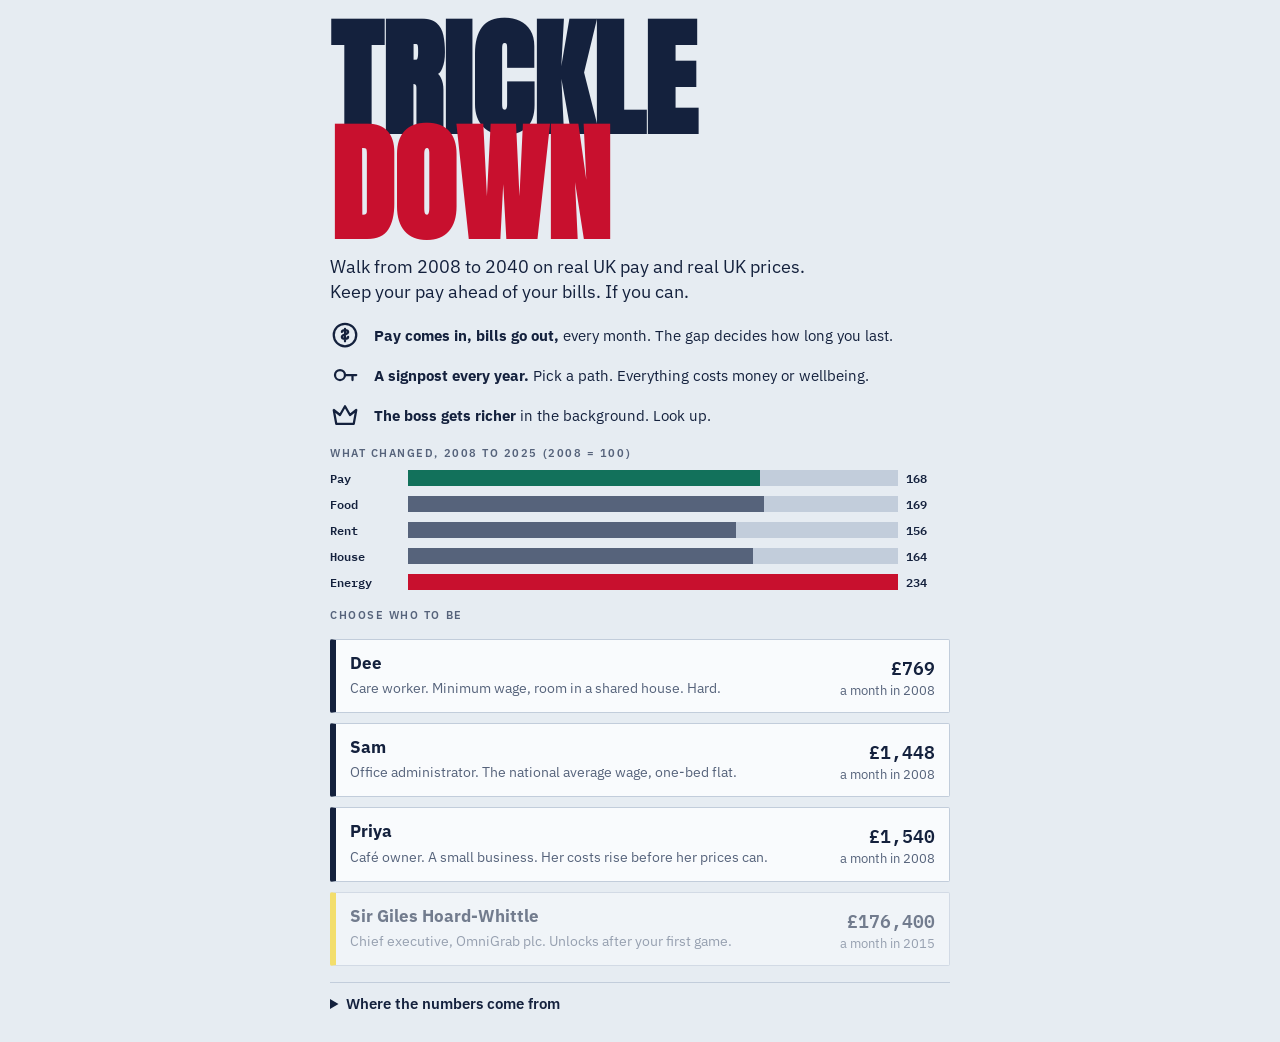
==== commit 64826f20: "Trickle Down: walk through the years, choose at each signpost Replaces the catch-and-dodge game with" ====
--- a/game/trickle-down.html
+++ b/game/trickle-down.html
@@ -8,7 +8,7 @@
 <meta name="claude:viewport-fit-sides" content="cover">
 <link rel="stylesheet" href="https://fonts.googleapis.com/css2?family=Anton&family=IBM+Plex+Mono:wght@400;600&family=IBM+Plex+Sans:wght@400;500;600&display=swap">
 <style>
-/* Layout: the game is one full-height play column (max 520px): HUD strip, yellow ticker, then the canvas. Title and result screens are a single reading column of paperwork. */
+/* Layout: the game is a full-height column. A short scene strip where you walk through the years, a permanent pay-versus-bills gauge under it, then a lower panel that shows either the month counter or the crossroads cards. Title and result screens are one reading column. */
 :root{
   --paper:#e6ecf2; --card:#f9fbfd; --ink:#14213d; --mute:#56637b; --rule:#c2cddb;
   --demand:#c8102e; --tab:#ffd400; --tabink:#14213d; --giro:#12715b; --gold:#f5b800; --heart:#d6336c; --fuel:#d9480f;
@@ -24,19 +24,22 @@
   --demand:#ff5d70; --tab:#ffd400; --tabink:#14213d; --giro:#4fd1a8; --gold:#ffc933; --heart:#ff6b9d; --fuel:#ff8a4c; color-scheme:dark }
 
 html,body{height:100%}
-body{background:var(--paper);color:var(--ink);font-family:var(--f-body);font-size:15px;line-height:1.45}
+body{background:var(--paper);color:var(--ink);font-family:var(--f-body);font-size:15px;line-height:1.4}
 h1,h2,p{margin:0}
 button{font:inherit;color:inherit;cursor:pointer}
 button:focus-visible,summary:focus-visible,a:focus-visible{outline:2px solid var(--demand);outline-offset:2px}
 .up{color:var(--giro)} .down{color:var(--demand)}
 .eyebrow{font-size:11px;letter-spacing:.14em;text-transform:uppercase;color:var(--mute);font-weight:600}
 .small{font-size:13px;color:var(--mute)}
+.ic{width:1em;height:1em;stroke:currentColor;fill:none;stroke-width:1.8;stroke-linecap:round;stroke-linejoin:round;flex:none}
 
 /* reading screens */
 #app{max-width:620px;margin:0 auto;padding-block:0 28px;padding-left:max(16px,env(safe-area-inset-left,0px));padding-right:max(16px,env(safe-area-inset-right,0px));display:flex;flex-direction:column;gap:16px}
 .title{font-family:var(--f-head);font-size:clamp(64px,22vw,128px);line-height:.82;text-transform:uppercase;padding-top:28px}
 .title i{font-style:normal;color:var(--demand);display:block}
-.lede{font-size:17px;max-width:52ch}
+.lede{font-size:18px;max-width:46ch}
+.how{display:grid;grid-template-columns:auto 1fr;gap:10px 14px;align-items:center}
+.how .ic{font-size:30px;color:var(--ink)}
 .chars{display:flex;flex-direction:column;gap:10px}
 .char{display:grid;grid-template-columns:1fr auto;gap:2px 12px;text-align:left;background:var(--card);border:1px solid var(--rule);border-left:6px solid var(--ink);padding:12px 14px;border-radius:2px}
 .char:hover{border-left-color:var(--demand)}
@@ -61,39 +64,53 @@
 details.src summary{cursor:pointer;font-weight:600}
 details.src ul{margin:8px 0 0;padding-left:18px;display:flex;flex-direction:column;gap:6px;font-size:13px;color:var(--mute)}
 details.src a{color:var(--ink)}
+.idx{display:flex;flex-direction:column;gap:6px}
+.idx-row{display:grid;grid-template-columns:70px 1fr 44px;align-items:center;gap:8px;font:600 12px var(--f-mono)}
+.idx-bar{height:16px;background:var(--rule)} .idx-bar i{display:block;height:100%;background:var(--mute)}
+.idx-bar i.hot{background:var(--demand)} .idx-bar i.pay{background:var(--giro)}
+.verdict{display:grid;grid-template-columns:1fr 1fr;gap:10px}
+.verdict div{border:1px solid var(--rule);background:var(--card);padding:10px 12px;display:flex;flex-direction:column;gap:2px}
+.verdict b{font:400 38px var(--f-head);line-height:1}
 
 /* the game */
-#stage{position:relative;height:100%;max-width:520px;margin:0 auto;display:flex;flex-direction:column;overflow:hidden;-webkit-user-select:none;user-select:none}
+#stage{height:100%;max-width:520px;margin:0 auto;display:flex;flex-direction:column;overflow:hidden;-webkit-user-select:none;user-select:none}
 .hud{display:grid;grid-template-columns:auto 1fr auto;align-items:center;gap:12px;padding-block:8px 6px;padding-left:max(16px,env(safe-area-inset-left,0px));padding-right:max(16px,env(safe-area-inset-right,0px))}
 .hud .year{font-family:var(--f-head);font-size:40px;line-height:.9}
 .hud .mid{display:flex;flex-direction:column;gap:4px;min-width:0}
 .hud .bank{font:600 20px var(--f-mono);font-variant-numeric:tabular-nums}
+.hud .bank small{font:400 11px var(--f-body);color:var(--mute);margin-left:6px}
 .bar{height:9px;background:var(--rule);border-radius:1px;overflow:hidden}
-.bar i{display:block;height:100%;background:var(--heart)}
+.bar i{display:block;height:100%;background:var(--heart);transition:width .3s}
 .icon-btn{width:38px;height:38px;border-radius:50%;border:1px solid var(--rule);background:var(--card);font:600 11px var(--f-mono)}
 .ticker{background:var(--tab);color:var(--tabink);font-weight:600;font-size:13px;padding-block:5px;padding-left:max(16px,env(safe-area-inset-left,0px));padding-right:max(16px,env(safe-area-inset-right,0px));white-space:nowrap;overflow:hidden;text-overflow:ellipsis}
-canvas{display:block;flex:1;min-height:0;width:100%;touch-action:none}
-.inter{position:absolute;inset:0;background:var(--paper);overflow:auto;display:flex;flex-direction:column;gap:14px;padding-block:18px calc(18px + env(safe-area-inset-bottom,0px));padding-left:max(16px,env(safe-area-inset-left,0px));padding-right:max(16px,env(safe-area-inset-right,0px))}
-.inter .big{font-family:var(--f-head);font-size:88px;line-height:.85}
-.proj{display:inline-block;background:var(--demand);color:var(--card);font:600 10px var(--f-body);letter-spacing:.12em;padding:2px 6px;text-transform:uppercase;align-self:flex-start}
-.head{background:var(--tab);color:var(--tabink);font-weight:600;padding:8px 10px}
-.gauge{display:flex;flex-direction:column;gap:8px}
-.g-row{display:grid;grid-template-columns:52px 1fr;align-items:center;gap:8px;font:600 12px var(--f-mono)}
-.g-bar{height:26px;display:flex;align-items:center;padding:0 8px;color:var(--card);white-space:nowrap;min-width:0;font-variant-numeric:tabular-nums}
-.g-bar.pay{background:var(--giro)} .g-bar.bills{background:var(--demand)} .g-bar.boss{background:var(--gold);color:var(--tabink)}
-.legend{display:grid;grid-template-columns:auto 1fr;gap:8px 12px;align-items:center}
-.lg{width:38px;height:24px;display:grid;place-items:center;font:600 11px var(--f-mono);border-radius:3px;justify-self:center}
-.lg.coin{background:var(--gold);color:var(--tabink);border-radius:50%;width:26px;height:26px}
-.lg.bill{background:var(--ink);color:var(--card)}
-.lg.red{background:var(--demand);color:var(--card)}
-.lg.hrt{color:var(--heart);font-size:26px}
-.perks{display:grid;grid-template-columns:1fr 1fr;gap:10px}
-.perk{display:flex;flex-direction:column;gap:4px;text-align:left;background:var(--card);border:1px solid var(--rule);border-top:5px solid var(--giro);border-radius:2px;padding:10px;min-width:0}
-.perk b{font-size:15px}
-.perk span{font-size:13px;color:var(--mute)}
-.perk em{font:600 12px var(--f-mono);font-style:normal}
-.perk[aria-pressed="true"]{border-color:var(--ink);background:var(--ink);color:var(--card)}
-.perk[aria-pressed="true"] span{color:var(--card)}
+canvas{display:block;flex:0 0 clamp(190px,36vh,330px);width:100%;touch-action:manipulation}
+.gap{padding-block:10px 8px;padding-left:max(16px,env(safe-area-inset-left,0px));padding-right:max(16px,env(safe-area-inset-right,0px));border-block:2px solid var(--ink);display:flex;flex-direction:column;gap:6px;background:var(--card)}
+.gr{display:grid;grid-template-columns:44px 1fr auto;gap:8px;align-items:center;font:600 12px var(--f-mono)}
+.gr .trk{height:18px;display:flex;background:var(--rule)}
+.gr .trk i{display:block;height:100%}
+.gr .val{font-variant-numeric:tabular-nums;text-align:right;min-width:92px}
+.gr .val small{font:600 11px var(--f-mono)}
+.gtail{display:flex;justify-content:space-between;align-items:center;gap:10px;flex-wrap:wrap}
+.legend{display:flex;gap:10px;flex-wrap:wrap;font:400 11px var(--f-body);color:var(--mute)}
+.legend span::before{content:"";display:inline-block;width:8px;height:8px;margin-right:4px;background:var(--c)}
+.pill{font:600 13px var(--f-mono);padding:2px 10px;border-radius:999px;border:2px solid currentColor}
+.low{flex:1;min-height:0;overflow:auto;padding-block:12px calc(12px + env(safe-area-inset-bottom,0px));padding-left:max(16px,env(safe-area-inset-left,0px));padding-right:max(16px,env(safe-area-inset-right,0px));display:flex;flex-direction:column;gap:10px}
+.months{display:grid;grid-template-columns:repeat(12,1fr);gap:4px}
+.months i{height:8px;background:var(--rule)} .months i.on{background:var(--ink)}
+.walkline{display:flex;justify-content:space-between;align-items:baseline}
+.walkline b{font:400 30px var(--f-head);letter-spacing:.02em}
+.low h2{font:400 28px/1 var(--f-head);text-transform:uppercase;text-wrap:balance}
+.cards{display:grid;gap:8px}
+.cards.n2{grid-template-columns:1fr 1fr} .cards.n3{grid-template-columns:repeat(3,1fr)}
+.opt{display:flex;flex-direction:column;align-items:flex-start;gap:4px;text-align:left;background:var(--card);border:2px solid var(--ink);border-radius:2px;padding:8px;min-width:0;box-shadow:0 4px 0 var(--ink)}
+.opt:active{transform:translateY(3px);box-shadow:0 1px 0 var(--ink)}
+.opt .ic{font-size:28px}
+.opt b{font-size:15px;line-height:1.15}
+.opt .now{font:600 10px var(--f-mono);letter-spacing:.1em;color:var(--mute)}
+.chips{display:flex;flex-direction:column;gap:3px;align-items:flex-start}
+.chip{font:600 11px var(--f-mono);padding:1px 5px;border-radius:2px;background:var(--paper);color:var(--ink)}
+.chip.bad{color:var(--demand)} .chip.good{color:var(--giro)}
+@media (prefers-reduced-motion:reduce){ .bar i{transition:none} }
 </style>
 
 <div id="app"></div>
@@ -104,8 +121,9 @@
     <button class="icon-btn" id="mute" type="button" aria-label="Toggle sound">SND</button>
   </div>
   <div class="ticker" id="hTick"></div>
-  <canvas id="cv" aria-label="Play area: move left and right to catch falling pay and bills"></canvas>
-  <div class="inter" id="inter" hidden></div>
+  <canvas id="cv" aria-label="You walking through the years. Tap and hold to hurry."></canvas>
+  <div class="gap" id="gap"></div>
+  <div class="low" id="low"></div>
 </div>
 
 <script>
@@ -131,7 +149,7 @@
   uel:[40040,43875,43875,42475,42475,41450,41865,42385,43000,45000,46350,50000,50000,50270,50270,50270,50270,50270],
   ni2:[.01,.01,.01,.02,.02,.02,.02,.02,.02,.02,.02,.02,.02,.02,.0273,.02,.02,.02],
   freezeUntil: 2030,
-  base: { food:165, essentials:175, bus:50, pint:30, holiday:320 },   // 2008 pounds, one adult; illustrative
+  base: { food:185, essentials:200, bus:75 },   // 2008 pounds a month, one adult; illustrative
   sources: [
     {title:'ONS Consumer Prices Index: all items (D7BT) and food (D7BU)', url:'https://www.ons.gov.uk/economy/inflationandpriceindices/timeseries/d7bt/mm23', note:'Annual averages, read direct.'},
     {title:'ONS CPI: actual rents for housing (D7CE)', url:'https://www.ons.gov.uk/economy/inflationandpriceindices/timeseries/d7ce/mm23', note:'Read direct. Turned into pounds using the ONS UK average private rent of £1,368 (December 2025). This index includes social rents and existing tenancies, so it understates how fast new private rents rose.'},
@@ -151,8 +169,8 @@
 const money = n => (n < 0 ? '−' : '') + '£' + Math.abs(Math.round(n)).toLocaleString('en-GB');
 const signed = n => (n < 0 ? '−' : '+') + '£' + Math.abs(Math.round(n)).toLocaleString('en-GB');
 const big = n => Math.abs(n) >= 1e6 ? (n < 0 ? '−' : '') + '£' + (Math.abs(n) / 1e6).toFixed(Math.abs(n) >= 1e7 ? 0 : 1) + 'm' : money(n);
-const pct = n => (n >= 0 ? '▲' : '▼') + Math.abs(n * 100).toFixed(1) + '%';
-const rnd = (a, b) => a + Math.random() * (b - a);
+const arrow = n => (n >= 0 ? '▲' : '▼') + Math.abs(n * 100).toFixed(1) + '%';
+const hash = n => { const x = Math.sin(n * 127.1 + 311.7) * 43758.5453; return x - Math.floor(x); };
 
 // A series value for any year. After the last real year, each series carries on at its own average growth rate.
 function v(key, y){
@@ -163,7 +181,8 @@
   return s[last] * Math.pow(g, y - Y0 - last);
 }
 const idx = (key, y) => v(key, y) / v(key, Y0);
-function threshold(key, y){               // tax thresholds: real values, then frozen, then rising with prices
+const minWage = y => y <= YN ? v('minWage', y) : v('minWage', YN) * v('pay', y) / v('pay', YN);   // after 2025 it keeps its share of average pay
+function threshold(key, y){
   if (y <= YN) return DATA[key][y - Y0];
   const lastV = DATA[key][YN - Y0];
   return y <= DATA.freezeUntil ? lastV : lastV * v('cpi', y) / v('cpi', DATA.freezeUntil);
@@ -178,66 +197,117 @@
   return it + ni;
 }
 
-// After the last real year the minimum wage keeps its share of average pay, rather than racing ahead of it.
-const minWage = y => y <= YN ? v('minWage', y) : v('minWage', YN) * v('pay', y) / v('pay', YN);
+// ---- icons: simple line drawings, 24 by 24 -----------------------------
+const ICON = {
+  wrench:'<path d="M15 4a5 5 0 0 0-4.5 6.8L3.5 17.8 6 20.3l7-7A5 5 0 0 0 20 8.800l-3 3-2.500-.8-.8-2.500z"/>',
+  flame:'<path d="M12 3c1 4 5 6 5 11a5 5 0 0 1-10 0c0-2 1-3 2-4 0 2 1 3 2 3 0-4-1-6 1-10z"/>',
+  home:'<path d="M3 11l9-8 9 8M5 10v10h14V10M10 20v-6h4v6"/>',
+  snow:'<path d="M12 3v18M4.500 7.500l15 9M19.500 7.500l-15 9"/>',
+  tooth:'<path d="M7 4c-3 0-3 5-1 8 1 3 1 8 3 8s1-5 3-5 1 5 3 5 2-5 3-8c2-3 2-8-1-8-3 0-3 2-5 2S10 4 7 4z"/>',
+  phone:'<rect x="7" y="2" width="10" height="20" rx="2"/><path d="M11 18h2"/>',
+  bus:'<rect x="4" y="4" width="16" height="13" rx="2"/><path d="M4 11h16M7 20v-3M17 20v-3"/><circle cx="8" cy="14" r="1"/><circle cx="16" cy="14" r="1"/>',
+  cart:'<path d="M3 4h3l2 11h10l2-8H7"/><circle cx="9" cy="19" r="1.500"/><circle cx="17" cy="19" r="1.500"/>',
+  heart:'<path d="M12 20s-8-5-8-11a4.500 4.500 0 0 1 8-2 4.500 4.500 0 0 1 8 2c0 6-8 11-8 11z"/>',
+  pint:'<path d="M6 4h10l-1 16H7zM16 8h3v6h-3"/>',
+  plane:'<path d="M2 14l20-8-8 16-3-7z"/>',
+  book:'<path d="M4 5h7a2 2 0 0 1 2 2v13a2 2 0 0 0-2-2H4zM20 5h-7a2 2 0 0 0-2 2"/><path d="M20 5v13h-7"/>',
+  coins:'<circle cx="12" cy="12" r="9"/><path d="M12 7v10M9.500 9.500c0-2 5-2 5 0s-5 2-5 4 5 2 5 0"/>',
+  clock:'<circle cx="12" cy="12" r="9"/><path d="M12 7v5l3 2"/>',
+  drop:'<path d="M12 3c4 5 6 8 6 11a6 6 0 0 1-12 0c0-3 2-6 6-11z"/>',
+  bike:'<circle cx="6" cy="16" r="4"/><circle cx="18" cy="16" r="4"/><path d="M6 16l4-8h5l3 8M10 8H8"/>',
+  people:'<circle cx="9" cy="8" r="3"/><circle cx="17" cy="9" r="2.500"/><path d="M3 20c0-4 3-6 6-6s6 2 6 6M15 14c3 0 6 1.500 6 5"/>',
+  mail:'<rect x="3" y="5" width="18" height="14" rx="1"/><path d="M3 6l9 7 9-7"/>',
+  no:'<circle cx="12" cy="12" r="9"/><path d="M5.500 5.500l13 13"/>',
+  up:'<path d="M12 20V5M6 11l6-6 6 6"/>',
+  key:'<circle cx="8" cy="12" r="4"/><path d="M12 12h9M18 12v4"/>',
+  bolt:'<path d="M13 2L5 14h6l-1 8 8-12h-6z"/>',
+  yacht:'<path d="M3 17h18l-3 4H6zM12 3v12M12 4l7 10h-7"/>',
+  crown:'<path d="M3 8l5 4 4-7 4 7 5-4-2 11H5z"/>',
+  brief:'<rect x="3" y="7" width="18" height="13" rx="2"/><path d="M9 7V4h6v3"/>',
+  gift:'<rect x="4" y="10" width="16" height="10"/><path d="M12 10v10M3 7h18v3H3zM12 7c-3-4-6-1-4 0M12 7c3-4 6-1 4 0"/>',
+  bag:'<path d="M5 8h14l-1 12H6zM9 8V6a3 3 0 0 1 6 0v2"/>',
+  bed:'<path d="M3 18V8M3 14h18v4M21 14v-3a3 3 0 0 0-3-3h-7v6"/>',
+  fork:'<path d="M7 3v8M5 3v5a2 2 0 0 0 4 0V3M7 11v10M17 3c-2 2-3 5-3 8h3v10"/>'
+};
+const ico = (n, cls) => '<svg class="ic ' + (cls || '') + '" viewBox="0 0 24 24" aria-hidden="true">' + (ICON[n] || ICON.coins) + '</svg>';
 
 // ---- cast (all fictional) -------------------------------------------
 const B = DATA.base;
+const HOMES = [{n:'Shared room', ic:'bed', rent:.38, en:.4, ess:.7, wb:-2}, {n:'One-bed flat', ic:'key', rent:1, en:.7, ess:1, wb:0}, {n:'Two-bed house', ic:'home', rent:1.4, en:1, ess:1.1, wb:3}];
+const HEATS = [{n:'Heating off', ic:'snow', f:.55, wb:-8}, {n:'Half on', ic:'flame', f:.8, wb:-1}, {n:'Warm', ic:'flame', f:1, wb:2}];
+const FOODS = [{n:'Basics', ic:'cart', f:.7, wb:-5}, {n:'Normal shop', ic:'cart', f:1, wb:0}, {n:'Treats too', ic:'fork', f:1.3, wb:3}];
 const CH = {
-  dee:  {name:'Dee', job:'Care worker', blurb:'Minimum wage, room in a shared house. Hard.', start:300, home:{rent:.38, en:.4, ess:.7},
+  dee:  {name:'Dee', job:'Care worker', blurb:'Minimum wage, room in a shared house. Hard.', start:300, home:0, col:'#2f7dd1',
          gross:y => minWage(y) * 37.5 * 52},
-  sam:  {name:'Sam', job:'Office administrator', blurb:'The national average wage, one-bed flat.', start:1500, home:{rent:.8, en:.7, ess:1},
+  sam:  {name:'Sam', job:'Office administrator', blurb:'The national average wage, one-bed flat.', start:1500, home:1, col:'#12715b',
          gross:y => v('pay', y)},
-  priya:{name:'Priya', job:'Café owner', blurb:'A small business. Her costs rise before her prices can.', start:1000, home:{rent:.8, en:.7, ess:1},
+  priya:{name:'Priya', job:'Café owner', blurb:'A small business. Her costs rise before her prices can.', start:1000, home:1, col:'#d9480f',
          gross:y => Math.max(0, 78000 * idx('cpi', y) - minWage(y) * 37.5 * 52 * 1.1 - 14000 * idx('rent', y) - 6000 * idx('energy', y) - 22000 * idx('food', y))},
-  giles:{name:'Sir Giles Hoard-Whittle', job:'Chief executive, OmniGrab plc', blurb:'The real median pay of a FTSE 100 boss. Starts in 2015. Easy.', start:2000000, rich:true, y0:2015,
+  giles:{name:'Sir Giles Hoard-Whittle', job:'Chief executive, OmniGrab plc', blurb:'The real median pay of a FTSE 100 boss. Starts in 2015. Easy.', start:2000000, rich:true, y0:2015, home:2, col:'#f5b800',
          gross:y => v('ceo', y)}
 };
-const HAZARDS = [['BOILER', 180], ['DENTIST', 220], ['PHONE', 190], ['MOULD', 130], ['TAXI', 120], ['WASHER', 250], ['FINE', 100], ['VET', 160], ['RENT HIKE', 0]];
+
+// ---- the crossroads --------------------------------------------------
+const EVENTS = [
+  {t:'The boiler dies', sub:'Your landlord will "look into it".', ic:'wrench', opts:[{l:'Fix it', ic:'wrench', cost:180}, {l:'Wear a coat', ic:'snow', wb:-8}]},
+  {t:'Rent review', sub:'"Market conditions". Meaning: because he can.', ic:'key', opts:[{l:'Pay more', ic:'coins', rent:1.08}, {l:'Move out', ic:'bag', cost:600, wb:-5}]},
+  {t:'Toothache', sub:'No NHS dentist within 40 miles.', ic:'tooth', opts:[{l:'Go private', ic:'coins', cost:220}, {l:'Chew left', ic:'no', wb:-7}]},
+  {t:'Hours cut', sub:'You are thanked for your flexibility.', ic:'clock', opts:[{l:'Cover it', ic:'coins', cost:420}, {l:'Night shifts', ic:'clock', wb:-9}]},
+  {t:'Bus route cut', sub:'Replaced by a consultation.', ic:'bus', opts:[{l:'Taxis', ic:'coins', cost:300}, {l:'Walk it', ic:'no', wb:-5}]},
+  {t:'Wedding in Tuscany', sub:'Your oldest friend. On a Tuesday.', ic:'plane', opts:[{l:'Go', ic:'plane', cost:450, wb:6}, {l:'Send a card', ic:'mail', wb:-6}]},
+  {t:'Phone dies', sub:'Your shifts, bank and bus pass live in it.', ic:'phone', opts:[{l:'New one', ic:'phone', cost:190}, {l:'Cracked, second-hand', ic:'phone', cost:60, wb:-2}]},
+  {t:'Pay review', sub:'Your reward: a pizza party.', ic:'brief', opts:[{l:'Eat the pizza', ic:'fork', wb:-3}, {l:'Ask for a raise', ic:'up', luck:{p:.4, pay:1.03, win:'Got 3%. Tell nobody.', lose:'"Not the right time."', loseWb:-5}}]},
+  {t:'Weekend overtime', sub:'Voluntary. Rota attached.', ic:'clock', opts:[{l:'Take it', ic:'clock', gain:900, wb:-8}, {l:'Weekends off', ic:'heart'}]},
+  {t:'Deposit kept', sub:'£400 for "wear" on an ancient carpet.', ic:'key', opts:[{l:'Let it go', ic:'no', cost:400}, {l:'Fight it', ic:'brief', cost:100, wb:-5}]},
+  {t:'Black mould', sub:'Landlord: try breathing less.', ic:'drop', opts:[{l:'Dehumidifier', ic:'drop', cost:130}, {l:'Live with it', ic:'no', wb:-7}]},
+  {t:'Catch-up bill', sub:'Your meter was "estimated" for a year.', ic:'bolt', opts:[{l:'Pay it', ic:'coins', cost:260}, {l:'Dispute it', ic:'phone', wb:-6}]},
+  {t:'Delivery gig', sub:'Be your own boss. The boss is an app.', ic:'bike', opts:[{l:'Ride evenings', ic:'bike', gain:1200, wb:-9}, {l:'No thanks', ic:'no'}]},
+  {t:'Properly ill', sub:'Sick pay would not cover the bus.', ic:'heart', opts:[{l:'Rest', ic:'bed', cost:320}, {l:'Work through', ic:'brief', wb:-9}]},
+  {t:'A mate is short', sub:'They would do it for you.', ic:'people', opts:[{l:'Lend £200', ic:'people', cost:200, wb:3}, {l:'Say no', ic:'no', wb:-4}]},
+  {t:'December', sub:'Everyone on TV is happy.', ic:'gift', opts:[{l:'Do Christmas', ic:'gift', cost:300, wb:5}, {l:'Skip it', ic:'no', wb:-6}]},
+  {t:'Washer floods', sub:'The warranty ended on Thursday.', ic:'drop', opts:[{l:'Replace it', ic:'coins', cost:250}, {l:'Launderette', ic:'bag', cost:90, wb:-4}]},
+  {t:'Loan flyer', sub:'Cash by lunch. Four-digit APR.', ic:'mail', opts:[{l:'Borrow £500', ic:'coins', gain:500, later:900, wb:-2}, {l:'Bin it', ic:'no'}]}
+];
+const RICH_EVENTS = [
+  {t:'Bonus query', sub:'Small investors think 190 times the average is "a lot".', ic:'crown', opts:[{l:'Commission a report', ic:'book', wb:1}, {l:'Retention bonus', ic:'coins', gain:900000, wb:3}]},
+  {t:'Efficiency drive', sub:'Cut 600 jobs. The markets will be delighted.', ic:'brief', opts:[{l:'By email', ic:'mail', gain:1200000, wb:1}, {l:'By email, sad emoji', ic:'mail', gain:1200000, wb:2}]},
+  {t:'Call from the Minister', sub:'Fancy advising on living standards?', ic:'phone', opts:[{l:'Chair the review', ic:'book', gain:150000, wb:4}, {l:'Take a peerage', ic:'crown', wb:6}]},
+  {t:'Record profits', sub:'A hard winter for customers. A warm one for dividends.', ic:'bolt', opts:[{l:'Take cash', ic:'coins', gain:700000, wb:2}, {l:'Take shares', ic:'coins', gain:800000, wb:2}]},
+  {t:'Staff want a rise', sub:'They keep saying "rent".', ic:'people', opts:[{l:'Send pizza', ic:'fork', cost:400, wb:1}, {l:'Send an email', ic:'mail', wb:2}]}
+];
 const PERKS = [
-  {name:'Night school', line:'Pay +6% for good', cost:450, wb:-10, eff:{pay:1.06}},
-  {name:'Take a lodger', line:'Rent −20%. Tires you 10% faster', eff:{rent:.8, drain:1.1}},
-  {name:'Join the union', line:'Pay +3%. Subs £12 a month', eff:{pay:1.03, fixed:12}},
-  {name:'Cheaper town', line:'Rent −15%. You miss everyone', cost:900, wb:-15, eff:{rent:.85}},
-  {name:'A bike', line:'Other bills −10%', cost:150, eff:{rest:.9}},
-  {name:'Draught-proofing', line:'Energy −10%', cost:90, eff:{energy:.9}},
-  {name:'Overtime', line:'Wider bucket. Tires you 15% faster', eff:{bucket:1.3, drain:1.15}},
-  {name:'Cooking club', line:'Food −10%', eff:{food:.9}},
-  {name:'Savings account', line:'2% a year on what you keep', eff:{isa:1}}
+  {name:'Night school', line:'Pay +6% for good. A year of evenings.', ic:'book', cost:450, wb:-10, eff:{pay:1.06}},
+  {name:'Take a lodger', line:'Rent −20%. Less peace.', ic:'people', wbyr:-1, eff:{rent:.8}},
+  {name:'Join the union', line:'Pay +3% for good. £12 a month.', ic:'people', eff:{pay:1.03, fixed:12}},
+  {name:'A cheaper town', line:'Rent −15%. You miss everyone.', ic:'home', cost:900, wb:-15, eff:{rent:.85}},
+  {name:'A bike', line:'Other bills −10% for good.', ic:'bike', cost:150, eff:{rest:.9}},
+  {name:'Draught-proofing', line:'Energy bill −10% for good.', ic:'flame', cost:90, eff:{energy:.9}},
+  {name:'Team leader', line:'Pay +5% for good. More stress.', ic:'brief', wbyr:-1, eff:{pay:1.05}},
+  {name:'Cooking club', line:'Food bill −10% for good.', ic:'fork', eff:{food:.9}},
+  {name:'Savings account', line:'Earn 2% a year on what you keep.', ic:'coins', eff:{isa:1}}
+];
+const SETTINGS = [
+  {k:'home', t:'Where will you live?', sub:'Rent is your biggest bill.', list:HOMES},
+  {k:'heat', t:'Winter is coming', sub:'How warm can you afford to be?', list:HEATS},
+  {k:'food', t:'The weekly shop', sub:'What goes in the basket?', list:FOODS}
 ];
 const HEADLINES = {
-  2008:'Northern Crock bank rescued with public money. Bonuses "contractual".',
-  2009:'Interest rates cut to the floor. Savers told to "think positive".',
-  2010:'Chancellor Tightbelt: "We are all in this together."',
-  2011:'Public sector pay frozen. Boardroom pay left out to thaw.',
-  2012:'Top rate of tax trimmed "to lift morale".',
-  2013:'Payday lender WongaWonga sponsors a football shirt.',
-  2014:'Recovery declared. Check behind the sofa for yours.',
-  2015:'Zero-hours contracts rebranded "flexi-freedom".',
-  2016:'Referendum held. Pound falls. Imports cost more.',
-  2017:'Minister: no magic money tree. Tree later found for other things.',
-  2018:'Rail fares rise again. Trains remain theoretical.',
-  2019:'The Daily Blame: "Why can\'t the young stop buying coffee?"',
-  2020:'Nation claps for carers. Landlords do not accept claps.',
-  2021:'Shelves empty in supply crisis. Yachts unaffected.',
-  2022:'EnergiSqueeze posts record profit: "cuddle a pet for warmth".',
-  2023:'Mortgage rates jump. Landlords pass it on with a sad emoji.',
-  2024:'Tidewater Utilities raises bills to fix what it did not fix.',
-  2025:'Tax thresholds frozen. Part of your pay rise goes straight back.',
-  2026:'Government launches Help to Rent a Shed.',
-  2027:'OmniGrab trials a subscription for the staff toilets.',
-  2028:'First-time buyer, 61, makes the front page.',
-  2029:'Minister suggests the young try "having wealthier parents".',
-  2030:'Avocado toast cleared after a 15-year inquiry.',
-  2031:'Heating reclassified as a luxury good.',
-  2032:'Landlord of the Year: "most creative use of a cupboard".',
-  2033:'OmniGrab acquires the weather. Rain now Premium.',
-  2034:'Retirement age raised to "we will let you know".',
-  2035:'National clap for renters announced.',
-  2036:'Bus route replaced by a motivational poster.',
-  2037:'Sir Giles knighted again, for services to Sir Giles.',
-  2038:'Economists: wealth will trickle down "any decade now".',
-  2039:'Lord Hoard-Whittle unveils a personal moon.',
+  2008:'Northern Crock bank rescued with public money. Bonuses "contractual".', 2009:'Interest rates cut to the floor. Savers told to "think positive".',
+  2010:'Chancellor Tightbelt: "We are all in this together."', 2011:'Public sector pay frozen. Boardroom pay left out to thaw.',
+  2012:'Top rate of tax trimmed "to lift morale".', 2013:'Payday lender WongaWonga sponsors a football shirt.',
+  2014:'Recovery declared. Check behind the sofa for yours.', 2015:'Zero-hours contracts rebranded "flexi-freedom".',
+  2016:'Referendum held. Pound falls. Imports cost more.', 2017:'Minister: no magic money tree. Tree later found for other things.',
+  2018:'Rail fares rise again. Trains remain theoretical.', 2019:'The Daily Blame: "Why can\'t the young stop buying coffee?"',
+  2020:'Nation claps for carers. Landlords do not accept claps.', 2021:'Shelves empty in supply crisis. Yachts unaffected.',
+  2022:'EnergiSqueeze posts record profit: "cuddle a pet for warmth".', 2023:'Mortgage rates jump. Landlords pass it on with a sad emoji.',
+  2024:'Tidewater Utilities raises bills to fix what it did not fix.', 2025:'Tax thresholds frozen. Part of your pay rise goes straight back.',
+  2026:'Government launches Help to Rent a Shed.', 2027:'OmniGrab trials a subscription for the staff toilets.',
+  2028:'First-time buyer, 61, makes the front page.', 2029:'Minister suggests the young try "having wealthier parents".',
+  2030:'Avocado toast cleared after a 15-year inquiry.', 2031:'Heating reclassified as a luxury good.',
+  2032:'Landlord of the Year: "most creative use of a cupboard".', 2033:'OmniGrab acquires the weather. Rain now Premium.',
+  2034:'Retirement age raised to "we will let you know".', 2035:'National clap for renters announced.',
+  2036:'Bus route replaced by a motivational poster.', 2037:'Sir Giles knighted again, for services to Sir Giles.',
+  2038:'Economists: wealth will trickle down "any decade now".', 2039:'Lord Hoard-Whittle unveils a personal moon.',
   2040:'Official report: people "could have budgeted better".'
 };
 
@@ -253,16 +323,16 @@
     const o = ac.createOscillator(), g = ac.createGain(), n = ac.currentTime;
     o.type = type || 'sine'; o.frequency.setValueAtTime(f, n);
     if (slide) o.frequency.exponentialRampToValueAtTime(f * slide, n + d);
-    g.gain.setValueAtTime(vol || .05, n); g.gain.exponentialRampToValueAtTime(.0001, n + d);
+    g.gain.setValueAtTime(vol || .04, n); g.gain.exponentialRampToValueAtTime(.0001, n + d);
     o.connect(g); g.connect(ac.destination); o.start(); o.stop(n + d);
   } catch (e) {}
 }
 
-// ---- game state ------------------------------------------------------
-const W = 400;                           // logical play width; height follows the screen
-let H = 560, scale = 1, dpr = 1, C = {};
-let S = null;                            // the run: survives from year to year
-let G = null;                            // the year being played
+// ---- state -----------------------------------------------------------
+const W = 400, CX = 110, DY = 430, WALK_T = 6.5;
+let H = 260, scale = 1, dpr = 1, C = {};
+let S = null;          // the whole run
+let G = null;          // the year currently being walked; null while at a crossroads
 const cv = $('cv'), ctx = cv.getContext('2d');
 const reduceMotion = matchMedia('(prefers-reduced-motion: reduce)').matches;
 const rich = () => !!CH[S.ck].rich;
@@ -278,108 +348,168 @@
 }
 addEventListener('resize', resize);
 
-// The year's money, from the data. Everything the canvas drops is built from this.
+// The money for one year, built from the data and what you have chosen so far.
 function yearMoney(y){
   const ch = CH[S.ck], ci = idx('cpi', y), m = S.m;
   const gross = ch.gross(y) * m.pay, net = gross - taxOn(gross, y);
-  if (ch.rich) return {gross, net, ci, rent:0, energy:0, food:0, rest:90000 * ci * 4, bills:90000 * ci * 4};
-  const rent = v('rent', y) * ch.home.rent * m.rent * 12, energy = v('energy', y) * ch.home.en * .8 * m.energy;
-  const food = B.food * idx('food', y) * m.food * 12, rest = ((B.essentials * ch.home.ess + B.bus) * m.rest + m.fixed) * ci * 12;
+  if (ch.rich){ const yacht = 360000 * ci; return {gross, net, ci, rent:0, energy:0, food:0, rest:yacht, bills:yacht}; }
+  const home = HOMES[S.set.home], heat = HEATS[S.set.heat], fd = FOODS[S.set.food];
+  const rent = v('rent', y) * home.rent * m.rent * 12, energy = v('energy', y) * home.en * heat.f * m.energy;
+  const food = B.food * idx('food', y) * fd.f * m.food * 12, rest = ((B.essentials * home.ess + B.bus) * m.rest + m.fixed) * ci * 12;
   return {gross, net, ci, rent, energy, food, rest, bills:rent + energy + food + rest};
 }
-
-function setupYear(){
-  const y = S.year, r = rich(), M = yearMoney(y), T = r ? 7 : 14;
-  const fall = Math.max(1.55, 2.5 - .03 * (y - Y0)), span = T - .4, q = [];
-  const add = (t, o) => q.push(Object.assign({t, x:rnd(34, W - 34)}, o));
-  const coins = 24, coinVal = M.net / coins;
-  for (let i = 0; i < coins; i++) add((i + rnd(.2, .8)) / coins * span, {k:'coin', val:coinVal});
-  const bill = (label, val, n, tone) => { for (let i = 0; i < n; i++) add((i + rnd(.25, .75)) / n * span, {k:'bill', label, val:val / n, tone}); };
-  if (r){
-    bill('YACHT', M.rest, 4, 'ink');
-    for (let i = 0; i < 2; i++) add(rnd(.5, span), {k:'bonus', label:'BONUS', val:rnd(4, 9) * 1e5});
+const wbPerYear = () => rich() ? 0 : HOMES[S.set.home].wb + HEATS[S.set.heat].wb + FOODS[S.set.food].wb + (-4) + S.m.wbyr + (S.bal < 0 ? -4 : 0);
+const limitFor = y => yearMoney(y).net / 4;      // three months of take-home pay
+
+function newGame(ck){
+  const ch = CH[ck];
+  S = {ck, year:ch.y0 || Y0, bal:ch.start, wb:70, dist:0, signX:CX + 130, set:{home:ch.home, heat:1, food:1}, livedHome:ch.home,
+       m:{pay:1, rent:1, energy:1, food:1, rest:1, fixed:0, wbyr:0, isa:0}, perks:[], perkUsed:[], owed:0, used:[], q:null,
+       earned:0, giles:0, gYears:0, hist:[], over:null, last:null};
+  G = null; $('app').hidden = true; $('stage').hidden = false; resize(); showCross(); scrollTo(0, 0);
+}
+
+function makeQuestion(){
+  const n = S.year - startYear(), y = S.year;
+  if (rich()){
+    let i; do { i = Math.floor(Math.random() * RICH_EVENTS.length); } while (S.used.includes('r' + i) && S.used.length < RICH_EVENTS.length); S.used.push('r' + i);
+    return Object.assign({kind:'event'}, RICH_EVENTS[i]);
+  }
+  if (n === 0) return Object.assign({kind:'setting'}, SETTINGS[0]);
+  const slot = n % 4;
+  if (slot === 2 && S.perkUsed.length < PERKS.length - 1){
+    const pool = PERKS.map((p, i) => i).filter(i => !S.perkUsed.includes(i)), id = pool[Math.floor(Math.random() * pool.length)], p = PERKS[id];
+    S.perkUsed.push(id);
+    return {kind:'chance', t:p.name, sub:p.line, ic:p.ic, opts:[{l:'Take it', ic:p.ic, cost:p.cost, wb:p.wb, wbyr:p.wbyr, eff:p.eff, perk:p.name}, {l:'Not now', ic:'no'}]};
+  }
+  if (slot === 0) return Object.assign({kind:'setting'}, SETTINGS[(n / 4 - 1) % 3]);
+  let i; do { i = Math.floor(Math.random() * EVENTS.length); } while (S.used.includes(i) && S.used.length < EVENTS.length); S.used.push(i);
+  if (S.used.length >= EVENTS.length) S.used = [];
+  return Object.assign({kind:'event'}, EVENTS[i]);
+}
+
+// What a card shows underneath its name: money first, then the heart.
+function chipsFor(q, o, i){
+  const y = S.year, ci = idx('cpi', y), k = rich() ? 1 : ci, c = [];
+  const add = (t, cls) => c.push('<span class="chip ' + (cls || '') + '">' + t + '</span>');
+  if (q.kind === 'setting'){
+    const it = q.list[i], m = S.m;
+    let mo;
+    if (q.k === 'home') mo = v('rent', y) * it.rent * m.rent; else if (q.k === 'heat') mo = v('energy', y) * HOMES[S.set.home].en * it.f * m.energy / 12; else mo = B.food * idx('food', y) * it.f * m.food;
+    add(money(mo) + '/mo');
+    if (q.k === 'home' && i !== S.livedHome && !rich()) add('+' + money(350 * ci) + ' move', 'bad');
+    if (it.wb) add('♥ ' + (it.wb > 0 ? '+' : '−') + Math.abs(it.wb) + '/yr', it.wb < 0 ? 'bad' : 'good');
+    return c.join('');
+  }
+  if (o.cost) add(money(-o.cost * k), 'bad');
+  if (o.gain) add('+' + big(o.gain * k), 'good');
+  if (o.rent) add('rent ▲' + Math.round((o.rent - 1) * 100) + '% for good', 'bad');
+  if (o.later) add('repay ' + money(o.later * k) + ' next year', 'bad');
+  if (o.luck) add('a gamble');
+  if (o.eff){
+    const e = o.eff;
+    if (e.pay) add('pay ▲' + Math.round((e.pay - 1) * 100) + '% for good', 'good');
+    if (e.rent < 1) add('rent ▼' + Math.round((1 - e.rent) * 100) + '%', 'good'); if (e.energy) add('energy ▼10%', 'good');
+    if (e.food) add('food ▼10%', 'good'); if (e.rest) add('other bills ▼10%', 'good'); if (e.isa) add('2% on savings', 'good');
+    if (e.fixed) add(money(e.fixed) + ' a month', 'bad');
+  }
+  if (o.wb) add('♥ ' + (o.wb > 0 ? '+' : '−') + Math.abs(o.wb), o.wb < 0 ? 'bad' : 'good');
+  if (o.wbyr) add('♥ −1 every year', 'bad');
+  return c.join('');
+}
+
+function showCross(){
+  const q = S.q = makeQuestion(), y = S.year;
+  const opts = q.kind === 'setting' ? q.list.map(it => ({l:it.n, ic:it.ic})) : q.opts;
+  const cur = q.kind === 'setting' ? S.set[q.k] : -1;
+  let h = '<p class="eyebrow">' + (S.last ? S.last.year + ': ' + signed(S.last.diff) + ' · ' : '') + y + ' ahead</p><h2>' + q.t + '</h2><p class="small">' + q.sub + '</p>' +
+    '<div class="cards n' + opts.length + '">' + opts.map((o, i) =>
+      '<button class="opt" id="o-' + i + '" type="button">' + ico(o.ic) + '<b>' + o.l + '</b>' + (i === cur ? '<span class="now">NOW</span>' : '') + '<span class="chips">' + chipsFor(q, o, i) + '</span></button>').join('') + '</div>';
+  $('low').innerHTML = h; $('low').scrollTop = 0;
+  opts.forEach((o, i) => $('o-' + i).addEventListener('click', () => choose(i)));
+  $('hTick').textContent = HEADLINES[y]; refreshGap(); hud();
+}
+
+function choose(i){
+  if (!S || G || !S.q) return;
+  const q = S.q, y = S.year, ci = idx('cpi', y), k = rich() ? 1 : ci; S.q = null;
+  let banner = q.t;
+  if (q.kind === 'setting'){
+    if (q.k === 'home' && i !== S.livedHome && !rich()){ S.bal -= 350 * ci; banner += ': moved'; }
+    S.set[q.k] = i; if (q.k === 'home') S.livedHome = i; banner = q.list[i].n;
   } else {
-    bill('RENT', M.rent, 6, 'ink'); bill('ENERGY', M.energy, 2, 'fuel'); bill('FOOD', M.food, 2, 'giro'); bill('BILLS', M.rest, 2, 'mute');
-    if (S.bal < 0) add(rnd(1, span - 1), {k:'bill', label:'INTEREST', val:-S.bal * .25, tone:'demand'});
-    const nh = 1 + Math.min(3, Math.floor((y - Y0) / 7));
-    for (let i = 0; i < nh; i++){
-      const h = HAZARDS[Math.floor(Math.random() * HAZARDS.length)];
-      const near = q[Math.floor(Math.random() * coins)];                 // half the red letters shadow a pay coin
-      const o = {k:'haz', label:h[0], val:h[1] * M.ci};
-      if (Math.random() < .5) q.push(Object.assign({t:near.t + .05, x:Math.max(34, Math.min(W - 34, near.x + (Math.random() < .5 ? -58 : 58)))}, o));
-      else add(rnd(.5, span), o);
+    const o = q.opts[i];
+    if (o.cost){ S.bal -= o.cost * k; banner += ': ' + money(-o.cost * k); }
+    if (o.gain){ S.bal += o.gain * k; banner += ': +' + big(o.gain * k); }
+    if (o.wb) S.wb = Math.max(rich() ? 50 : 0, Math.min(100, S.wb + o.wb));
+    if (o.rent) S.m.rent *= o.rent;
+    if (o.later) S.owed = o.later * k;
+    if (o.wbyr) S.m.wbyr += o.wbyr;
+    if (o.luck){
+      if (Math.random() < o.luck.p){ S.m.pay *= o.luck.pay; banner = o.luck.win; } else { S.wb = Math.max(0, S.wb + o.luck.loseWb); banner = o.luck.lose; }
     }
-    for (let i = 0; i < 3; i++) add((i + rnd(.3, .7)) / 3 * span, {k:'treat', label:'PINT', val:B.pint * M.ci, gain:9});
-    if ((y - startYear()) % 2 === 1) add(rnd(2, span - 1), {k:'treat', label:'HOLIDAY', val:B.holiday * M.ci, gain:30, bigT:true});
-  }
-  q.sort((a, b) => a.t - b.t);
-  return {t:0, T, fall, q, objs:[], pops:[], M, coinVal, limit:M.net / 4, px:W / 2, cw:r ? W * .86 : 84 * S.m.bucket,
-          from:S.bal, late:0, missed:0, done:false, overT:0, shake:0, key:0};
-}
-
-const catchY = () => H - 52, floorY = () => H - 14;
-function pop(x, y, text, tone){ G.pops.push({x:Math.max(60, Math.min(W - 60, x)), y, text, tone, life:1.1}); }
-function charge(amount, label){           // money leaves; this is where a run can end
-  S.bal -= amount; S.lastHit = label;
-  if (!rich() && S.bal < -G.limit && !S.over){
-    S.over = {kind:'bust', month:Math.min(12, Math.floor(G.t / G.T * 12) + 1), cause:label};
-    S.bal = -G.limit; endRun();
-  }
-}
-function endRun(){ G.done = true; G.overT = 1.3; G.shake = 14; beep(200, .5, 'sawtooth', .06, .3); }
-
-function caught(o){
-  const y = catchY();
-  if (o.k === 'coin'){ const val = o.val * (S.wb < 30 && !rich() ? .96 : 1); S.bal += val; S.earned += val; beep(880, .06, 'sine', .04, 1.3); }
-  else if (o.k === 'bonus'){ S.bal += o.val; pop(o.x, y - 20, '+' + big(o.val), 'gold'); beep(660, .2, 'sine', .06, 2); }
-  else if (o.k === 'bill'){ pop(o.x, y - 20, money(-o.val), 'ink'); beep(300, .07, 'triangle', .04); charge(o.val, o.label === 'BILLS' ? 'the bills' : 'the ' + o.label.toLowerCase()); }
-  else if (o.k === 'haz'){
-    G.shake = 8; beep(140, .25, 'square', .05, .6);
-    if (o.label === 'RENT HIKE'){ S.m.rent *= 1.05; pop(o.x, y - 20, 'RENT +5% FOR GOOD', 'demand'); }
-    else { pop(o.x, y - 20, o.label + ' ' + money(-o.val), 'demand'); S.wb = Math.max(0, S.wb - 4); charge(o.val, 'the ' + o.label.toLowerCase()); }
-  }
-  else if (o.k === 'treat'){ S.wb = Math.min(100, S.wb + o.gain); pop(o.x, y - 20, o.label + ' ' + money(-o.val), 'heart'); beep(520, .18, 'sine', .05, 1.5); charge(o.val, 'a ' + o.label.toLowerCase()); }
-}
-function dropped(o){
-  if (o.k === 'bill'){
-    G.late++; S.wb = Math.max(0, S.wb - 3); G.shake = 5;
-    pop(o.x, floorY() - 26, 'LATE FEE ' + money(-o.val * .1), 'demand'); beep(180, .2, 'sawtooth', .04, .7);
-    charge(o.val * 1.1, 'a late fee');
-  } else if (o.k === 'coin') G.missed++;
-}
+    if (o.eff){ const e = o.eff; for (const key of ['pay', 'rent', 'energy', 'food', 'rest']) if (e[key]) S.m[key] *= e[key]; if (e.fixed) S.m.fixed += e.fixed; if (e.isa) S.m.isa = 1; S.perks.push(o.perk); banner = o.perk; }
+    if (o.l === 'Not now') banner = 'Walked on';
+  }
+  beep(520, .1, 'triangle', .04, 1.4);
+  if (!rich() && S.bal < -limitFor(y)){
+    S.over = {kind:'bust', month:1, cause:q.t.toLowerCase()}; S.bal = -limitFor(y);
+    G = {t:0, T:WALK_T, done:true, overT:1.2, mi:0, pops:[], sprites:[], M:yearMoney(y), limit:limitFor(y), dist0:S.dist, fast:false, banner:null, bannerT:0, shake:10, pre:true}; $('low').innerHTML = ''; return;
+  }
+  startWalk(banner);
+}
+
+// ---- walking ---------------------------------------------------------
+function startWalk(banner){
+  const y = S.year, M = yearMoney(y);
+  S.signX = S.dist + DY + 130;
+  G = {t:0, T:WALK_T, mi:0, fast:false, M, limit:limitFor(y), dist0:S.dist, pops:[], sprites:[], banner, bannerT:3, done:false, overT:0, shake:0, from:S.bal, wb0:S.wb, tickLine:0};
+  if (S.owed){ S.bal -= S.owed; G.banner = (banner ? banner + ' · ' : '') + 'Loan repaid ' + money(-S.owed); S.owed = 0; }
+  const ceo = v('ceo', y);
+  G.lines = [HEADLINES[y]];
+  if (!rich() && ceo){ const d = new Date(y, 0, 1 + Math.floor(365 / (ceo / M.gross))); G.lines.push('The median FTSE 100 boss made ' + big(ceo) + '. That covered your whole year by ' + d.getDate() + ' ' + MONTHS[d.getMonth()] + '.'); }
+  G.lines.push('The average house costs ' + money(v('house', y)) + ': ' + (v('house', y) / M.gross).toFixed(1) + ' times your pay.');
+  $('hTick').textContent = G.lines[0];
+  renderLow(); refreshGap(); hud();
+}
+function monthTick(){
+  const M = G.M, sick = !rich() && S.wb < 30, net = M.net / 12 * (sick ? .96 : 1);
+  let out = M.bills / 12; if (S.bal < 0) out += -S.bal * .25 / 12;
+  S.bal += net - out; S.earned += net;
+  if (!rich()) S.wb = Math.max(0, Math.min(100, S.wb + wbPerYear() / 12)); else S.wb = 100;
+  G.sprites.push({k:'coin', u:0, big:net}, {k:'env', u:0, size:Math.max(.7, Math.min(2.2, out / Math.max(1, net)))});
+  G.mi++; beep(700 + G.mi * 25, .05, 'sine', .025);
+  if (!rich() && S.bal < -G.limit){ S.over = {kind:'bust', month:G.mi, cause:'the bills'}; S.bal = -G.limit; endRun(); }
+  else if (!rich() && S.wb <= 0){ S.over = {kind:'burnout', month:G.mi, cause:'going without for too long'}; endRun(); }
+  hud(); renderMonths();
+}
+function endRun(){ G.done = true; G.overT = 1.3; G.shake = 12; beep(200, .5, 'sawtooth', .05, .3); }
 
 function update(dt){
-  if (!G) return;
-  for (const p of G.pops){ p.y -= 28 * dt; p.life -= dt; }
-  G.pops = G.pops.filter(p => p.life > 0);
-  G.shake = Math.max(0, G.shake - dt * 30);
-  if (G.done){ G.overT -= dt; if (G.overT <= 0) afterYear(); return; }
-  G.t += dt;
-  if (G.key) G.px = Math.max(0, Math.min(W, G.px + G.key * 560 * dt));
-  while (G.q.length && G.q[0].t <= G.t){ const o = G.q.shift(); o.y = 62; G.objs.push(o); }
-  const vy = (catchY() - 62) / G.fall, cy = catchY();
-  for (const o of G.objs){
-    const was = o.y; o.y += vy * dt;
-    const half = G.cw / 2 + (o.k === 'bill' ? 14 : o.k === 'haz' ? 2 : 8);
-    if (was < cy + 6 && o.y >= cy - 10 && Math.abs(o.x - G.px) < half){ o.gone = true; caught(o); }
-    else if (o.y > floorY()){ o.gone = true; dropped(o); }
-    if (G.done) return;
-  }
-  G.objs = G.objs.filter(o => !o.gone);
-  if (!rich()){
-    S.wb = Math.max(0, S.wb - 20 / G.T * S.m.drain * dt);
-    if (S.wb <= 0){ S.over = {kind:'burnout', month:Math.min(12, Math.floor(G.t / G.T * 12) + 1), cause:'going without for too long'}; endRun(); return; }
-  }
-  if (!G.q.length && !G.objs.length && G.t >= G.T - 1){ G.done = true; G.overT = 0; }
-}
-
-function afterYear(){
-  const y = S.year;
+  if (!S) return;
+  if (G){
+    for (const p of G.sprites) p.u += dt / .9;
+    G.sprites = G.sprites.filter(p => p.u < 1);
+    G.shake = Math.max(0, G.shake - dt * 30); G.bannerT -= dt;
+    if (G.done){ G.overT -= dt; if (G.overT <= 0) finishYear(); return; }
+    dt *= G.fast ? 3.2 : 1;
+    G.t += dt; S.dist = G.dist0 + Math.min(1, G.t / G.T) * DY;
+    const per = G.T * .85 / 12;
+    while (G.mi < 12 && !G.done && G.t >= (G.mi + 1) * per) monthTick();
+    const li = Math.floor(G.t / 2.6) % G.lines.length; if (li !== G.tickLine){ G.tickLine = li; $('hTick').textContent = G.lines[li]; }
+    if (G.t >= G.T && !G.done) finishYear();
+  }
+}
+
+function finishYear(){
+  const y = S.year, M = G && G.M || yearMoney(y);
+  S.hist.push({y, pay:M.net / 12, bills:M.bills / 12});
   S.giles += v('ceo', y) || 0; if (v('ceo', y)) S.gYears++;
+  const from = G && G.from != null ? G.from : S.bal;
   if (!S.over){
     if (S.m.isa && S.bal > 0) S.bal *= 1.02;
     if (rich()) S.bal *= v('house', y + 1) / v('house', y);
-    S.last = {year:y, diff:S.bal - G.from, late:G.late, missed:G.missed};
+    S.last = {year:y, diff:S.bal - from};
     if (y >= YEND) S.over = {kind:'survived'};
   }
   G = null;
@@ -388,161 +518,141 @@
     const yrs = y - startYear() + (S.over.kind === 'survived' ? 1 : 0);
     meta.best[S.ck] = Math.max(meta.best[S.ck] || 0, yrs); persist();
     $('stage').hidden = true; $('app').hidden = false; renderEnd(); scrollTo(0, 0);
-  } else { S.year++; interlude(); }
-}
-
-// ---- drawing ---------------------------------------------------------
-function heartPath(x, y, s){
-  ctx.beginPath(); ctx.moveTo(x, y + s * .9);
-  ctx.bezierCurveTo(x - s * 1.5, y - s * .1, x - s * .7, y - s * 1.1, x, y - s * .35);
-  ctx.bezierCurveTo(x + s * .7, y - s * 1.1, x + s * 1.5, y - s * .1, x, y + s * .9); ctx.closePath();
-}
-function draw(){
-  if (!G || !C.paper) return;
-  const k = dpr * scale; ctx.setTransform(k, 0, 0, k, 0, 0);
-  ctx.fillStyle = C.paper; ctx.fillRect(0, 0, W, H);
-  const sx = G.shake && !reduceMotion ? rnd(-G.shake, G.shake) * .4 : 0; ctx.translate(sx, 0);
-  const y = S.year, r = rich(), ceo = v('ceo', y);
-
-  // the vault at the top, where the money goes first
-  ctx.fillStyle = C.ink; ctx.fillRect(-10, 0, W + 20, 56);
-  const stacks = Math.min(18, 5 + Math.floor((y - Y0) / 2));
-  for (let i = 0; i < stacks; i++){
-    const hgt = 3 + ((i * 7) % 5) + Math.floor((y - Y0) / 5), bx = 12 + i * 9;
-    for (let j = 0; j < hgt; j++){ ctx.fillStyle = j % 2 ? '#d99e00' : C.gold; ctx.fillRect(bx, 50 - j * 4, 7, 3); }
-  }
-  ctx.textAlign = 'right'; ctx.fillStyle = C.gold; ctx.font = '400 20px Anton, Impact, sans-serif';
-  ctx.fillText(r ? 'YOUR VAULT' : 'THE BOSS', W - 12, 24);
-  ctx.font = '600 12px "IBM Plex Mono", monospace'; ctx.fillStyle = C.card;
-  ctx.fillText(r ? big(S.bal) : ceo ? big(ceo) + ' = ' + Math.round(ceo / G.M.gross) + ' of you' : 'keeps the rest', W - 12, 43);
-
-  // the year as twelve months
-  for (let m = 0; m < 12; m++){
-    ctx.fillStyle = m < G.t / G.T * 12 ? C.mute : C.rule; ctx.fillRect(4 + m * (W - 8) / 12, 58, (W - 8) / 12 - 2, 3);
-  }
-
-  for (const o of G.objs){
-    ctx.textAlign = 'center';
-    if (o.k === 'coin' || o.k === 'bonus'){
-      const rr = o.k === 'bonus' ? 18 : 12;
-      ctx.fillStyle = C.gold; ctx.beginPath(); ctx.arc(o.x, o.y, rr, 0, 6.2832); ctx.fill();
-      ctx.strokeStyle = '#a87900'; ctx.lineWidth = 2; ctx.beginPath(); ctx.arc(o.x, o.y, rr - 3, 0, 6.2832); ctx.stroke();
-      ctx.fillStyle = '#5c4200'; ctx.font = '600 ' + (rr + 1) + 'px "IBM Plex Mono", monospace'; ctx.fillText('£', o.x, o.y + rr * .4);
-    } else if (o.k === 'bill'){
-      const w = Math.max(54, Math.min(128, 40 + 11 * o.val / G.coinVal)), h = 34;   // wider envelope, bigger bill
-      ctx.fillStyle = C[o.tone]; ctx.fillRect(o.x - w / 2, o.y - h / 2, w, h);
-      ctx.strokeStyle = C.paper; ctx.lineWidth = 1; ctx.beginPath(); ctx.moveTo(o.x - w / 2, o.y - h / 2); ctx.lineTo(o.x, o.y - 6); ctx.lineTo(o.x + w / 2, o.y - h / 2); ctx.stroke();
-      ctx.fillStyle = C.paper; ctx.font = '600 10px "IBM Plex Mono", monospace'; ctx.fillText(o.label, o.x, o.y + 4);
-      ctx.font = '600 11px "IBM Plex Mono", monospace'; ctx.fillText(money(o.val), o.x, o.y + 15);
-    } else if (o.k === 'haz'){
-      ctx.save(); ctx.translate(o.x, o.y); ctx.rotate(Math.sin(G.t * 9 + o.x) * .14);
-      ctx.fillStyle = C.demand; ctx.fillRect(-24, -16, 48, 32);
-      ctx.strokeStyle = C.paper; ctx.lineWidth = 1.5; ctx.beginPath(); ctx.moveTo(-24, -16); ctx.lineTo(0, 2); ctx.lineTo(24, -16); ctx.stroke();
-      ctx.fillStyle = C.paper; ctx.font = '400 20px Anton, Impact, sans-serif'; ctx.fillText('!', 0, 13); ctx.restore();
-    } else if (o.k === 'treat'){
-      const s = o.bigT ? 17 : 11; ctx.fillStyle = C.heart; heartPath(o.x, o.y, s); ctx.fill();
-      ctx.fillStyle = C.ink; ctx.font = '600 10px "IBM Plex Mono", monospace'; ctx.fillText(money(o.val), o.x, o.y + s + 13);
-    }
-  }
-
-  // you and your bucket
-  const cy = catchY(), cw = G.cw, debt = S.bal < 0;
-  ctx.fillStyle = debt ? C.demand : C.ink;
-  ctx.beginPath(); ctx.moveTo(G.px - cw / 2, cy); ctx.lineTo(G.px + cw / 2, cy); ctx.lineTo(G.px + cw / 2 - 9, cy + 30); ctx.lineTo(G.px - cw / 2 + 9, cy + 30); ctx.closePath(); ctx.fill();
-  ctx.fillStyle = C.gold; ctx.fillRect(G.px - cw / 2 - 3, cy - 3, cw + 6, 5);
-  ctx.fillStyle = C.paper; ctx.font = '600 11px "IBM Plex Mono", monospace'; ctx.textAlign = 'center';
-  ctx.fillText(r ? 'YACHT' : CH[S.ck].name.toUpperCase(), G.px, cy + 21);
-  ctx.fillStyle = C.rule; ctx.fillRect(-10, floorY(), W + 20, 2);
-  if (!r){ ctx.fillStyle = C.demand; ctx.font = '600 10px "IBM Plex Mono", monospace'; ctx.textAlign = 'left'; ctx.fillText('CREDIT LIMIT ' + money(-G.limit), 6, H - 2); }
-
-  for (const p of G.pops){
-    ctx.globalAlpha = Math.min(1, p.life * 2); ctx.textAlign = 'center';
-    ctx.font = '600 13px "IBM Plex Mono", monospace'; ctx.fillStyle = C[p.tone] || C.ink; ctx.fillText(p.text, p.x, p.y);
-  }
-  ctx.globalAlpha = 1;
-  if (S.over && G.done){
-    ctx.save(); ctx.translate(W / 2, H / 2); ctx.rotate(-.06);
-    ctx.fillStyle = C.demand; ctx.font = '400 54px Anton, Impact, sans-serif'; ctx.textAlign = 'center';
-    ctx.fillText(S.over.kind === 'bust' ? 'CREDIT GONE' : 'BURNT OUT', 0, 0); ctx.restore();
-  }
-}
+  } else { S.year++; showCross(); }
+}
+
+// ---- screen furniture ------------------------------------------------
 function hud(){
   $('hYear').textContent = S.year;
-  const b = $('hBank'); b.textContent = big(S.bal); b.className = 'bank ' + (S.bal < 0 ? 'down' : '');
+  const b = $('hBank'); b.innerHTML = big(S.bal) + '<small>' + (S.bal < 0 ? 'owed' : 'in the bank') + '</small>'; b.className = 'bank ' + (S.bal < 0 ? 'down' : '');
   $('hHeart').style.width = (rich() ? 100 : S.wb) + '%';
 }
-
-// ---- between years ---------------------------------------------------
-function applyEff(e){
-  for (const k of ['pay', 'rent', 'energy', 'food', 'rest', 'drain', 'bucket']) if (e[k]) S.m[k] *= e[k];
-  if (e.fixed) S.m.fixed += e.fixed; if (e.isa) S.m.isa = 1;
-}
-function interlude(){
-  const y = S.year, ch = CH[S.ck], first = y === startYear(), M = yearMoney(y), ci = M.ci;
-  const prev = first ? null : yearMoney(y - 1);
-  S.offer = null; S.pick = null;
-  if (!ch.rich && !first && (y - startYear()) % 2 === 0 && S.perkUsed.length < PERKS.length - 1){
-    const pool = PERKS.map((p, i) => i).filter(i => !S.perkUsed.includes(i));
-    const a = pool.splice(Math.floor(Math.random() * pool.length), 1)[0], b = pool[Math.floor(Math.random() * pool.length)];
-    S.offer = [a, b];
-  }
-  const max = Math.max(M.net, M.bills), ceo = v('ceo', y);
-  const row = (cls, label, val, text) => '<div class="g-row"><span>' + label + '</span><div class="g-bar ' + cls + '" style="width:' + Math.max(34, val / max * 100) + '%">' + text + '</div></div>';
-  let h = '<div><div class="big">' + y + '</div>' + (y > YN ? '<span class="proj">Projection</span>' : '') + '</div>' +
-    '<div class="head">' + HEADLINES[y] + '</div>';
-  if (S.last) h += '<p class="small">' + S.last.year + ': <b class="' + (S.last.diff >= 0 ? 'up' : 'down') + '">' + signed(S.last.diff) + '</b>' + (S.last.late ? ' · ' + S.last.late + ' late fee' + (S.last.late > 1 ? 's' : '') : '') + (S.last.missed ? ' · ' + S.last.missed + ' pay packets missed' : '') + '</p>';
-  h += '<div class="gauge"><p class="eyebrow">This year</p>' +
-    row('pay', 'PAY', M.net, big(M.net) + (prev ? ' ' + pct(M.net / prev.net - 1) : '')) +
-    row('bills', ch.rich ? 'YACHT' : 'BILLS', M.bills, big(M.bills) + (prev ? ' ' + pct(M.bills / prev.bills - 1) : '')) +
-    (ceo && !ch.rich ? row('boss', 'BOSS', max, big(ceo) + ' → ' + Math.round(ceo / max).toLocaleString('en-GB') + ' screens wide') : '') + '</div>';
-  if (first && !ch.rich) h += '<div class="legend">' +
-    '<span class="lg coin">£</span><span><b>Catch your pay.</b> It drips from the boss’s vault.</span>' +
-    '<span class="lg bill">RENT</span><span><b>Catch your bills.</b> Miss one and it costs 10% more.</span>' +
-    '<span class="lg red">!</span><span><b>Dodge red letters.</b> They are never good news.</span>' +
-    '<span class="lg hrt">♥</span><span><b>Hearts keep you going,</b> at a price. Run out and you burn out.</span></div>' +
-    '<p class="small">Drag, or use the arrow keys. Go below your credit limit and it is over.</p>';
-  if (first && ch.rich) h += '<p class="small">Your bucket is a yacht. Try not to exert yourself.</p>';
-  if (S.offer) h += '<p class="eyebrow">Pick one, or neither</p><div class="perks">' + S.offer.map((id, i) => {
-    const p = PERKS[id];
-    return '<button class="perk" id="perk-' + i + '" type="button" aria-pressed="false"><b>' + p.name + '</b><span>' + p.line + '</span><em>' + (p.cost ? money(p.cost * ci) + ' now' : 'free') + (p.wb ? ' · ♥ ' + p.wb : '') + '</em></button>';
-  }).join('') + '</div>';
-  h += '<div class="btns"><button class="go" id="begin" type="button">Play ' + y + '</button></div>';
-  const el = $('inter'); el.innerHTML = h; el.hidden = false; el.scrollTop = 0;
-  $('hTick').textContent = HEADLINES[y]; hud();
-  if (S.offer) S.offer.forEach((id, i) => $('perk-' + i).addEventListener('click', () => {
-    S.pick = S.pick === i ? null : i;
-    S.offer.forEach((_, j) => $('perk-' + j).setAttribute('aria-pressed', String(S.pick === j)));
-  }));
-  $('begin').addEventListener('click', () => begin());
-}
-function begin(){
-  if (!S || G) return;
-  if (S.offer && S.pick != null){
-    const id = S.offer[S.pick], p = PERKS[id], ci = idx('cpi', S.year);
-    S.perkUsed.push(id); S.perks.push(p.name); applyEff(p.eff);
-    if (p.cost) S.bal -= p.cost * ci; if (p.wb) S.wb = Math.max(5, S.wb + p.wb);
-  }
-  S.offer = null; $('inter').hidden = true;
-  resize(); G = setupYear(); hud(); beep(440, .12, 'triangle', .05, 2);
-}
-
-function newGame(ck){
-  const ch = CH[ck];
-  S = {ck, year:ch.y0 || Y0, bal:ch.start, wb:70, m:{pay:1, rent:1, energy:1, food:1, rest:1, fixed:0, drain:1, bucket:1, isa:0},
-       perks:[], perkUsed:[], earned:0, giles:0, gYears:0, over:null, last:null, lastHit:'', offer:null, pick:null};
-  G = null; $('app').hidden = true; $('stage').hidden = false; resize(); interlude();
+function refreshGap(){
+  const y = S.year, M = yearMoney(y), P = y > startYear() ? yearMoney(y - 1) : null, pay = M.net / 12, bills = M.bills / 12, max = Math.max(pay, bills);
+  const seg = (v_, c) => '<i style="width:' + (v_ / 12 / max * 100) + '%;background:var(--' + c + ')"></i>';
+  const gap = pay - bills, ch = k => P ? ' <small class="' + ((k === 'pay' ? M.net >= P.net : M.bills <= P.bills) ? 'up' : 'down') + '">' + arrow(k === 'pay' ? M.net / P.net - 1 : M.bills / P.bills - 1) + '</small>' : '';
+  $('gap').innerHTML =
+    '<div class="gr"><span>PAY</span><div class="trk"><i style="width:' + (pay / max * 100) + '%;background:var(--giro)"></i></div><span class="val">' + big(pay) + ch('pay') + '</span></div>' +
+    '<div class="gr"><span>BILLS</span><div class="trk">' + (rich() ? seg(M.rest, 'gold') : seg(M.rent, 'ink') + seg(M.energy, 'fuel') + seg(M.food, 'giro') + seg(M.rest, 'mute')) + '</div><span class="val">' + big(bills) + ch('bills') + '</span></div>' +
+    '<div class="gtail"><div class="legend">' + (rich() ? '<span style="--c:var(--gold)">yacht upkeep</span>' : '<span style="--c:var(--ink)">rent</span><span style="--c:var(--fuel)">energy</span><span style="--c:var(--giro)">food</span><span style="--c:var(--mute)">other</span>') + '</div>' +
+    '<span class="pill ' + (gap >= 0 ? 'up' : 'down') + '">' + signed(gap) + ' a month</span></div>';
+}
+function renderLow(){
+  $('low').innerHTML = '<div class="walkline"><b id="mname">' + MONTHS[0].toUpperCase() + '</b><span class="small">' + (S.year - startYear() + 1) + ' of ' + (YEND - startYear() + 1) + ' years · hold the scene to hurry</span></div>' +
+    '<div class="months" id="months">' + '<i></i>'.repeat(12) + '</div>' +
+    '<p class="small">Every month your pay comes in and your bills go out. Watch the pill above.</p>';
+}
+function renderMonths(){
+  const m = $('months'); if (!m) return;
+  [...m.children].forEach((e, i) => e.className = i < G.mi ? 'on' : '');
+  $('mname').textContent = MONTHS[Math.min(11, G.mi)].toUpperCase();
+}
+
+// ---- drawing ---------------------------------------------------------
+function layer(par, spacing, fn){
+  const off = S.dist * par, k0 = Math.floor(off / spacing) - 1, n = Math.ceil(W / spacing) + 3;
+  for (let k = k0; k < k0 + n; k++) fn(k * spacing - off, k);
+}
+function draw(){
+  if (!S || !C.paper || $('stage').hidden) return;
+  const k = dpr * scale; ctx.setTransform(k, 0, 0, k, 0, 0);
+  const y = S.year, gy = H - 40, dist = S.dist;
+  ctx.fillStyle = C.paper; ctx.fillRect(0, 0, W, H);
+  ctx.translate(G && G.shake && !reduceMotion ? (Math.random() - .5) * G.shake * .4 : 0, 0);
+
+  // the boss's tower, far away and a little taller every year
+  const prog = Math.max(0, (y - Y0) / (YEND - Y0)), th = H * .34 + prog * H * .5, tx = W - 74;
+  ctx.fillStyle = C.gold; ctx.fillRect(tx, gy - th, 40, th);
+  ctx.fillStyle = C.ink; for (let r = 0; r < th - 14; r += 11) for (let c = 0; c < 3; c++) ctx.fillRect(tx + 6 + c * 11, gy - th + 18 + r, 6, 5);
+  ctx.fillStyle = C.ink; ctx.fillRect(tx - 3, gy - th - 14, 46, 14);
+  ctx.fillStyle = C.gold; ctx.font = '400 9px Anton, Impact, sans-serif'; ctx.textAlign = 'center'; ctx.fillText('OMNIGRAB', tx + 20, gy - th - 4);
+
+  layer(.12, 34, (x, s) => { const h = 16 + hash(s) * H * .2; ctx.fillStyle = C.rule; ctx.fillRect(x, gy - h, 26, h); });
+
+  const rentTxt = money(v('rent', y)), houseTxt = '£' + Math.round(v('house', y) / 1000) + 'k';
+  layer(.45, 118, (x, s) => {
+    const w = 78, h = 58 + hash(s + 5) * 22, top = gy - h;
+    ctx.fillStyle = C.card; ctx.fillRect(x, top, w, h); ctx.strokeStyle = C.rule; ctx.lineWidth = 2; ctx.strokeRect(x, top, w, h);
+    ctx.fillStyle = C.ink; ctx.beginPath(); ctx.moveTo(x - 5, top); ctx.lineTo(x + w / 2, top - 18); ctx.lineTo(x + w + 5, top); ctx.closePath(); ctx.fill();
+    ctx.fillStyle = hash(s + 9) > .5 ? C.tab : C.rule; ctx.fillRect(x + 10, top + 12, 14, 14); ctx.fillRect(x + w - 24, top + 12, 14, 14);
+    ctx.fillStyle = C.fuel; ctx.fillRect(x + w / 2 - 6, gy - 26, 12, 26);
+    const m = ((s % 3) + 3) % 3;
+    if (m < 2){                                   // a real price on a sign: rents and house prices for this year
+      ctx.fillStyle = C.ink; ctx.fillRect(x + w + 4, gy - 46, 3, 46);
+      ctx.fillStyle = m === 0 ? C.demand : C.giro; ctx.fillRect(x + w + 7, gy - 50, 58, 30);
+      ctx.fillStyle = C.card; ctx.textAlign = 'center'; ctx.font = '600 8px "IBM Plex Mono", monospace'; ctx.fillText(m === 0 ? 'TO LET' : 'FOR SALE', x + w + 36, gy - 40);
+      ctx.font = '600 11px "IBM Plex Mono", monospace'; ctx.fillText(m === 0 ? rentTxt : houseTxt, x + w + 36, gy - 27);
+    }
+  });
+
+  ctx.fillStyle = C.rule; ctx.fillRect(-10, gy, W + 20, 40);
+  ctx.fillStyle = C.mute; layer(1, 52, x => ctx.fillRect(x, gy + 18, 24, 3));
+  layer(1, 170, (x, s) => { ctx.fillStyle = C.ink; ctx.fillRect(x, gy - 74, 3, 74); ctx.fillRect(x - 6, gy - 78, 15, 5); ctx.fillStyle = C.tab; ctx.fillRect(x - 4, gy - 73, 11, 3); });
+
+  // the signpost where the next choice waits
+  const sx = CX + (S.signX - dist);
+  if (sx < W + 30){
+    ctx.fillStyle = C.ink; ctx.fillRect(sx - 2, gy - 74, 5, 74);
+    ctx.fillStyle = C.tab; ctx.fillRect(sx - 22, gy - 92, 44, 28); ctx.strokeStyle = C.ink; ctx.lineWidth = 2; ctx.strokeRect(sx - 22, gy - 92, 44, 28);
+    ctx.fillStyle = C.tabink; ctx.font = '400 24px Anton, Impact, sans-serif'; ctx.textAlign = 'center'; ctx.fillText('?', sx, gy - 69);
+  }
+  drawFigure(gy);
+
+  if (G){
+    for (const p of G.sprites){
+      if (p.k === 'coin'){
+        const x = (W - 54) + (CX + 6 - (W - 54)) * p.u, yy = (gy - th - 4) + (gy - 66 - (gy - th - 4)) * p.u - Math.sin(p.u * 3.14) * 30;
+        ctx.fillStyle = C.gold; ctx.beginPath(); ctx.arc(x, yy, 6, 0, 6.2832); ctx.fill(); ctx.fillStyle = '#5c4200'; ctx.font = '600 8px "IBM Plex Mono", monospace'; ctx.textAlign = 'center'; ctx.fillText('£', x, yy + 3);
+      } else {
+        const x = CX - 8 - p.u * 90, yy = gy - 70 - Math.sin(p.u * 3.14) * 30 + p.u * 40, w = 13 * p.size, h = 9 * p.size;
+        ctx.globalAlpha = 1 - p.u * .6; ctx.fillStyle = C.demand; ctx.fillRect(x - w / 2, yy - h / 2, w, h);
+        ctx.strokeStyle = C.paper; ctx.lineWidth = 1; ctx.beginPath(); ctx.moveTo(x - w / 2, yy - h / 2); ctx.lineTo(x, yy); ctx.lineTo(x + w / 2, yy - h / 2); ctx.stroke(); ctx.globalAlpha = 1;
+      }
+    }
+    // progress along the road to 2040
+    const sy0 = startYear(), total = YEND - sy0 + 1, pr = Math.min(1, (S.year - sy0 + Math.min(1, G.t / G.T)) / total);
+    ctx.fillStyle = C.rule; ctx.fillRect(34, 16, W - 68, 4); ctx.fillStyle = C.ink; ctx.fillRect(34, 16, (W - 68) * pr, 4);
+    ctx.beginPath(); ctx.arc(34 + (W - 68) * pr, 18, 6, 0, 6.2832); ctx.fill();
+    ctx.fillStyle = C.mute; ctx.font = '600 10px "IBM Plex Mono", monospace'; ctx.textAlign = 'left'; ctx.fillText(sy0, 4, 22); ctx.textAlign = 'right'; ctx.fillText(YEND, W - 4, 22);
+    if (G.bannerT > 0 && G.banner){
+      ctx.globalAlpha = Math.min(1, G.bannerT); ctx.fillStyle = C.tab; ctx.fillRect(10, 36, W - 20, 28);
+      ctx.fillStyle = C.tabink; ctx.font = '400 17px Anton, Impact, sans-serif'; ctx.textAlign = 'center'; ctx.fillText(G.banner.toUpperCase().slice(0, 44), W / 2, 56); ctx.globalAlpha = 1;
+    }
+    if (S.over && G.done){
+      ctx.save(); ctx.translate(W / 2, H * .45); ctx.rotate(-.06); ctx.fillStyle = C.demand; ctx.font = '400 50px Anton, Impact, sans-serif'; ctx.textAlign = 'center';
+      ctx.fillText(S.over.kind === 'bust' ? 'CREDIT GONE' : 'BURNT OUT', 0, 0); ctx.restore();
+    }
+  }
+}
+function drawFigure(gy){
+  const ch = CH[S.ck], walking = G && !G.done, ph = S.dist * .1, bob = walking ? Math.abs(Math.sin(ph * 2)) * 2 : 0, sw = walking ? Math.sin(ph * 2) * 7 : 0;
+  const low = !rich() && S.wb < 30, slump = low ? 3 : 0;
+  ctx.strokeStyle = C.ink; ctx.lineWidth = 4; ctx.lineCap = 'round';
+  ctx.beginPath(); ctx.moveTo(CX - 3, gy - 18 - bob); ctx.lineTo(CX - 3 + sw, gy); ctx.moveTo(CX + 3, gy - 18 - bob); ctx.lineTo(CX + 3 - sw, gy); ctx.stroke();
+  ctx.fillStyle = low ? C.mute : ch.col; ctx.fillRect(CX - 9, gy - 48 - bob + slump, 18, 32);
+  ctx.fillStyle = '#f2c9a0'; ctx.beginPath(); ctx.arc(CX + slump * .5, gy - 56 - bob + slump, 8, 0, 6.2832); ctx.fill();
+  if (S.set.heat === 0 && !rich()){ ctx.fillStyle = C.demand; ctx.fillRect(CX - 10, gy - 49 - bob + slump, 20, 5); }
+  if (rich()){ ctx.fillStyle = C.gold; ctx.fillRect(CX - 7, gy - 68 - bob, 14, 6); }
+  if (S.bal < 0 && !rich()){
+    const t = performance.now() / 1000;
+    ctx.fillStyle = C.mute; ctx.beginPath(); ctx.ellipse(CX, gy - 86, 24, 10, 0, 0, 6.2832); ctx.fill();
+    ctx.strokeStyle = C.demand; ctx.lineWidth = 2; for (let i = -1; i <= 1; i++){ const o = (t * 40 + i * 9) % 16; ctx.beginPath(); ctx.moveTo(CX + i * 12, gy - 78 + o); ctx.lineTo(CX + i * 12 - 2, gy - 72 + o); ctx.stroke(); }
+  }
 }
 
 // ---- reading screens -------------------------------------------------
 function sourcesHTML(){
   const li = DATA.sources.map(s => '<li><a href="' + s.url + '" target="_blank" rel="noopener">' + s.title + '</a>. ' + s.note + '</li>').join('');
   return '<details class="src"><summary>Where the numbers come from</summary><ul>' + li +
-    '<li>How the figures become the game: each year’s coins add up to that year’s take-home pay, and each envelope is a share of that year’s rent, energy, food and other bills.</li>' +
+    '<li>How the figures become the game: your pay and your bills each month are that year’s published figures, shaped by the choices you made.</li>' +
     '<li>People, companies and headlines are invented. Pay, prices, rents, bills and tax rules for ' + Y0 + ' to ' + YN + ' come from the sources above; each note says how closely it was checked.</li>' +
     '<li>Years after ' + YN + ' are a projection, not a forecast: each series simply carries on at its own average rate since ' + Y0 + ', except the minimum wage, which keeps its 2025 share of average pay.</li>' +
-    '<li>Simplified: one adult, no children, no benefits or pension, renting privately. Housing sizes, everyday costs, the café’s accounts, the yacht, red letters, treats and perks are illustrative, not data.</li></ul></details>';
+    '<li>Simplified: one adult, no children, no benefits or pension, renting privately. Housing sizes, everyday costs, the café’s accounts, the yacht, the life events and the perks are illustrative, not data.</li></ul></details>';
 }
 function renderStart(){
+  const rows = [['Pay', v('pay', YN) / v('pay', Y0), 'pay'], ['Food', idx('food', YN), ''], ['Rent', idx('rent', YN), ''], ['House', v('house', YN) / v('house', Y0), ''], ['Energy', idx('energy', YN), 'hot']];
+  const mx = Math.max(...rows.map(r => r[1]));
+  const idxHTML = '<div class="idx"><p class="eyebrow">What changed, 2008 to 2025 (2008 = 100)</p>' + rows.map(r => '<div class="idx-row"><span>' + r[0] + '</span><div class="idx-bar"><i class="' + r[2] + '" style="width:' + (r[1] / mx * 100) + '%"></i></div><span>' + Math.round(r[1] * 100) + '</span></div>').join('') + '</div>';
   const cards = Object.keys(CH).map(k => {
     const ch = CH[k], y0 = ch.y0 || Y0, g = ch.gross(y0), net = (g - taxOn(g, y0)) / 12, lock = ch.rich && !meta.unlocked;
     return '<button class="char' + (ch.rich ? ' rich' : '') + '" id="pick-' + k + '" type="button"' + (lock ? ' disabled' : '') + '>' +
@@ -551,22 +661,38 @@
   }).join('');
   $('app').innerHTML =
     '<h1 class="title">Trickle <i>Down</i></h1>' +
-    '<p class="lede">Catch your pay as it drips from the boss’s vault. Pay your bills before they hit the floor. Last from 2008 to 2040. The amounts are real UK figures. The people are invented.</p>' +
+    '<p class="lede">Walk from 2008 to 2040 on real UK pay and real UK prices. Keep your pay ahead of your bills. If you can.</p>' +
+    '<div class="how">' + ico('coins') + '<span><b>Pay comes in, bills go out,</b> every month. The gap decides how long you last.</span>' +
+    ico('key') + '<span><b>A signpost every year.</b> Pick a path. Everything costs money or wellbeing.</span>' +
+    ico('crown') + '<span><b>The boss gets richer</b> in the background. Look up.</span></div>' +
+    idxHTML +
     '<p class="eyebrow">Choose who to be</p><div class="chars">' + cards + '</div>' + sourcesHTML();
   for (const k of Object.keys(CH)) $('pick-' + k).addEventListener('click', () => newGame(k));
 }
-function rank(yrs){
-  return yrs < 5 ? 'Official verdict: should have budgeted better.' : yrs < 12 ? 'Official verdict: just about managing.' : yrs < 24 ? 'Official verdict: resilient, the government’s favourite word.' : 'Official verdict: so close to the nothing waiting at the end.';
+const rank = yrs => yrs < 5 ? 'Official verdict: should have budgeted better.' : yrs < 12 ? 'Official verdict: just about managing.' : yrs < 24 ? 'Official verdict: resilient, the government’s favourite word.' : 'Official verdict: so close to the nothing waiting at the end.';
+function chartHTML(){
+  const h = S.hist; if (h.length < 2) return '';
+  const w = 360, ht = 150, px = 34, max = Math.max(...h.flatMap(d => [d.pay, d.bills])) * 1.1;
+  const X = i => px + i * (w - px - 10) / (h.length - 1), Y = val => ht - 22 - val / max * (ht - 36);
+  const line = key => h.map((d, i) => X(i).toFixed(1) + ',' + Y(d[key]).toFixed(1)).join(' ');
+  let gaps = ''; for (let i = 0; i < h.length - 1; i++) if (h[i].bills > h[i].pay && h[i + 1].bills > h[i + 1].pay)
+    gaps += '<polygon points="' + X(i) + ',' + Y(h[i].bills) + ' ' + X(i + 1) + ',' + Y(h[i + 1].bills) + ' ' + X(i + 1) + ',' + Y(h[i + 1].pay) + ' ' + X(i) + ',' + Y(h[i].pay) + '" fill="var(--demand)" opacity=".28"/>';
+  return '<svg viewBox="0 0 ' + w + ' ' + ht + '" width="100%" role="img" aria-label="Your monthly pay and bills by year">' +
+    '<line x1="' + px + '" y1="' + (ht - 22) + '" x2="' + (w - 10) + '" y2="' + (ht - 22) + '" stroke="var(--rule)"/>' + gaps +
+    '<polyline points="' + line('pay') + '" fill="none" stroke="var(--giro)" stroke-width="3"/><polyline points="' + line('bills') + '" fill="none" stroke="var(--demand)" stroke-width="3"/>' +
+    '<text x="' + px + '" y="' + (ht - 6) + '" fill="var(--mute)" font-size="10" font-family="IBM Plex Mono, monospace">' + h[0].y + '</text><text x="' + (w - 10) + '" y="' + (ht - 6) + '" text-anchor="end" fill="var(--mute)" font-size="10" font-family="IBM Plex Mono, monospace">' + h[h.length - 1].y + '</text>' +
+    '<text x="' + (px - 4) + '" y="12" text-anchor="end" fill="var(--mute)" font-size="10" font-family="IBM Plex Mono, monospace">' + big(max / 1.1) + '</text>' +
+    '<text x="' + (w - 10) + '" y="12" text-anchor="end" font-size="11" font-family="IBM Plex Mono, monospace"><tspan fill="var(--giro)">pay</tspan> <tspan fill="var(--demand)">bills</tspan></text></svg>';
 }
 function renderEnd(){
-  const ch = CH[S.ck], o = S.over, y = S.year, first = ch.rich ? 'Sir Giles' : ch.name;
-  const y0 = startYear(), yrs = y - y0 + 1;
+  const ch = CH[S.ck], o = S.over, y = S.year, first = ch.rich ? 'Sir Giles' : ch.name, art = /^[aeiou]/i.test(ch.job) ? 'an' : 'a';
+  const y0 = startYear(), yrs = y - y0 + 1, h = S.hist, a = h[0], z = h[h.length - 1];
   const gTot = S.giles || v('ceo', 2015), gLabel = S.giles ? (S.gYears < yrs ? 'Median FTSE 100 boss was paid, 2015 onwards' : 'Median FTSE 100 boss was paid, same years') : 'Median FTSE 100 boss was paid in 2015 alone';
-  let stamp, line, share; const art = /^[aeiou]/i.test(ch.job) ? 'an' : 'a';
+  let stamp, line, share;
   if (ch.rich){
     const deeNet = CH.dee.gross(YEND) - taxOn(CH.dee.gross(YEND), YEND);
     stamp = 'Sir Giles won. Obviously.';
-    line = 'He finished ' + YEND + ' worth ' + big(S.bal) + ' with a bucket the width of a yacht. Dee would need ' + Math.round(S.bal / deeNet).toLocaleString('en-GB') + ' years of take-home pay to match it.';
+    line = 'He finished ' + YEND + ' worth ' + big(S.bal) + '. Dee would need ' + Math.round(S.bal / deeNet).toLocaleString('en-GB') + ' years of take-home pay to match it.';
     share = 'I played Trickle Down as a FTSE 100 boss and finished 2040 worth ' + big(S.bal) + '. It was not hard. That is the joke.';
   } else if (o.kind === 'survived'){
     stamp = first + ' made it to ' + YEND;
@@ -580,14 +706,12 @@
   $('app').innerHTML =
     '<div class="stamp' + (o.kind === 'survived' ? ' win' : '') + '">' + stamp + '</div>' +
     '<p class="lede">' + line + '</p>' +
-    (ch.rich ? '' : '<section class="card slip"><p class="eyebrow">Final statement, ' + y0 + ' to ' + y + (y > YN ? ' (later years projected)' : '') + '</p><dl class="lines">' +
-    '<dt>Pay ' + first + ' caught, in total</dt><dd>' + big(S.earned) + '</dd>' +
-    '<dt>' + gLabel + '</dt><dd>' + big(gTot) + '</dd>' +
-    '<dt class="tot">Years ' + first + ' would need to work for that</dt><dd class="tot">' + Math.round(gTot / (Math.max(1, S.earned) / yrs)).toLocaleString('en-GB') + '</dd></dl></section>') +
-    '<section class="card"><p class="eyebrow">Tell someone</p><p class="share" id="share">' + share + '</p>' +
-    '<div class="btns"><button class="ghost" id="copy" type="button">Copy result</button></div></section>' +
-    '<div class="btns"><button class="go" id="again" type="button">Play again</button>' +
-    (ch.rich ? '' : '<button class="ghost" id="asgiles" type="button">Now play as the boss</button>') + '</div>' + sourcesHTML();
+    (ch.rich || h.length < 2 ? '' : '<section class="card slip"><p class="eyebrow">Your pay against your bills, ' + y0 + ' to ' + y + '</p>' + chartHTML() +
+      '<div class="verdict"><div><span class="eyebrow">Your pay</span><b class="' + (z.pay >= a.pay ? 'up' : 'down') + '">' + arrow(z.pay / a.pay - 1) + '</b></div><div><span class="eyebrow">Your bills</span><b class="' + (z.bills <= a.bills ? 'up' : 'down') + '">' + arrow(z.bills / a.bills - 1) + '</b></div></div></section>') +
+    (ch.rich ? '' : '<section class="card"><dl class="lines"><dt>' + first + ' took home, in total</dt><dd>' + big(S.earned) + '</dd><dt>' + gLabel + '</dt><dd>' + big(gTot) + '</dd>' +
+      '<dt class="tot">Years ' + first + ' would need to work for that</dt><dd class="tot">' + Math.round(gTot / (Math.max(1, S.earned) / yrs)).toLocaleString('en-GB') + '</dd></dl></section>') +
+    '<section class="card"><p class="eyebrow">Tell someone</p><p class="share" id="share">' + share + '</p><div class="btns"><button class="ghost" id="copy" type="button">Copy result</button></div></section>' +
+    '<div class="btns"><button class="go" id="again" type="button">Play again</button>' + (ch.rich ? '' : '<button class="ghost" id="asgiles" type="button">Now play as the boss</button>') + '</div>' + sourcesHTML();
   $('again').addEventListener('click', () => { S = null; renderStart(); scrollTo(0, 0); });
   if (!ch.rich) $('asgiles').addEventListener('click', () => newGame('giles'));
   $('copy').addEventListener('click', () => {
@@ -598,30 +722,27 @@
 }
 
 // ---- input and loop --------------------------------------------------
-const toX = e => Math.max(0, Math.min(W, (e.clientX - cv.getBoundingClientRect().left) / scale));
-cv.addEventListener('pointerdown', e => { e.preventDefault(); if (G) G.px = toX(e); });
-cv.addEventListener('pointermove', e => { if (G) G.px = toX(e); });
-const keys = {};
+cv.addEventListener('pointerdown', e => { if (G) G.fast = true; });
+addEventListener('pointerup', () => { if (G) G.fast = false; });
 addEventListener('keydown', e => {
-  if (e.code === 'ArrowLeft' || e.code === 'ArrowRight'){ keys[e.code] = 1; e.preventDefault(); }
-  if ((e.code === 'Enter' || e.code === 'Space') && S && !G && !$('inter').hidden && !(e.target instanceof HTMLButtonElement)){ e.preventDefault(); begin(); }
+  if (e.code === 'Space' && G && !(e.target instanceof HTMLButtonElement)){ e.preventDefault(); G.fast = true; }
+  if (S && S.q && /^Digit[1-3]$/.test(e.code)){ const i = +e.code.slice(5) - 1, n = S.q.kind === 'setting' ? S.q.list.length : S.q.opts.length; if (i < n) choose(i); }
 });
-addEventListener('keyup', e => { keys[e.code] = 0; });
+addEventListener('keyup', e => { if (e.code === 'Space' && G) G.fast = false; });
 $('mute').addEventListener('click', () => { meta.mute = !meta.mute; persist(); $('mute').textContent = meta.mute ? 'OFF' : 'SND'; });
 $('mute').textContent = meta.mute ? 'OFF' : 'SND';
 
 let last = performance.now();
 function frame(now){
   const dt = Math.min(.033, (now - last) / 1000); last = now;
-  if (G && !window.__tdManual){ G.key = (keys.ArrowRight ? 1 : 0) - (keys.ArrowLeft ? 1 : 0); update(dt); if (G){ draw(); hud(); } }
+  if (S && !window.__tdManual) update(dt);
+  draw();
   requestAnimationFrame(frame);
 }
 requestAnimationFrame(frame);
 
-window.__td = {v, idx, taxOn, CH, PERKS, W, get S(){ return S; }, get G(){ return G; }, newGame, begin, update, yearMoney, catchY, pick:i => { S.pick = i; }};
-const boot = d => { if (d && d.S && d.S.m && !d.S.over){ S = d.S; $('app').hidden = true; $('stage').hidden = false; resize(); interlude(); } else renderStart(); };
-window.claude?.hot?.snapshot?.(() => ({S}));
-window.claude?.hot?.ready ? window.claude.hot.ready(boot) : boot(window.claude?.hot?.data ?? {});
+window.__td = {v, idx, taxOn, CH, W, get S(){ return S; }, get G(){ return G; }, newGame, choose, update, yearMoney, HOMES, HEATS, FOODS};
+renderStart();
 })();
 </script>
 </html>
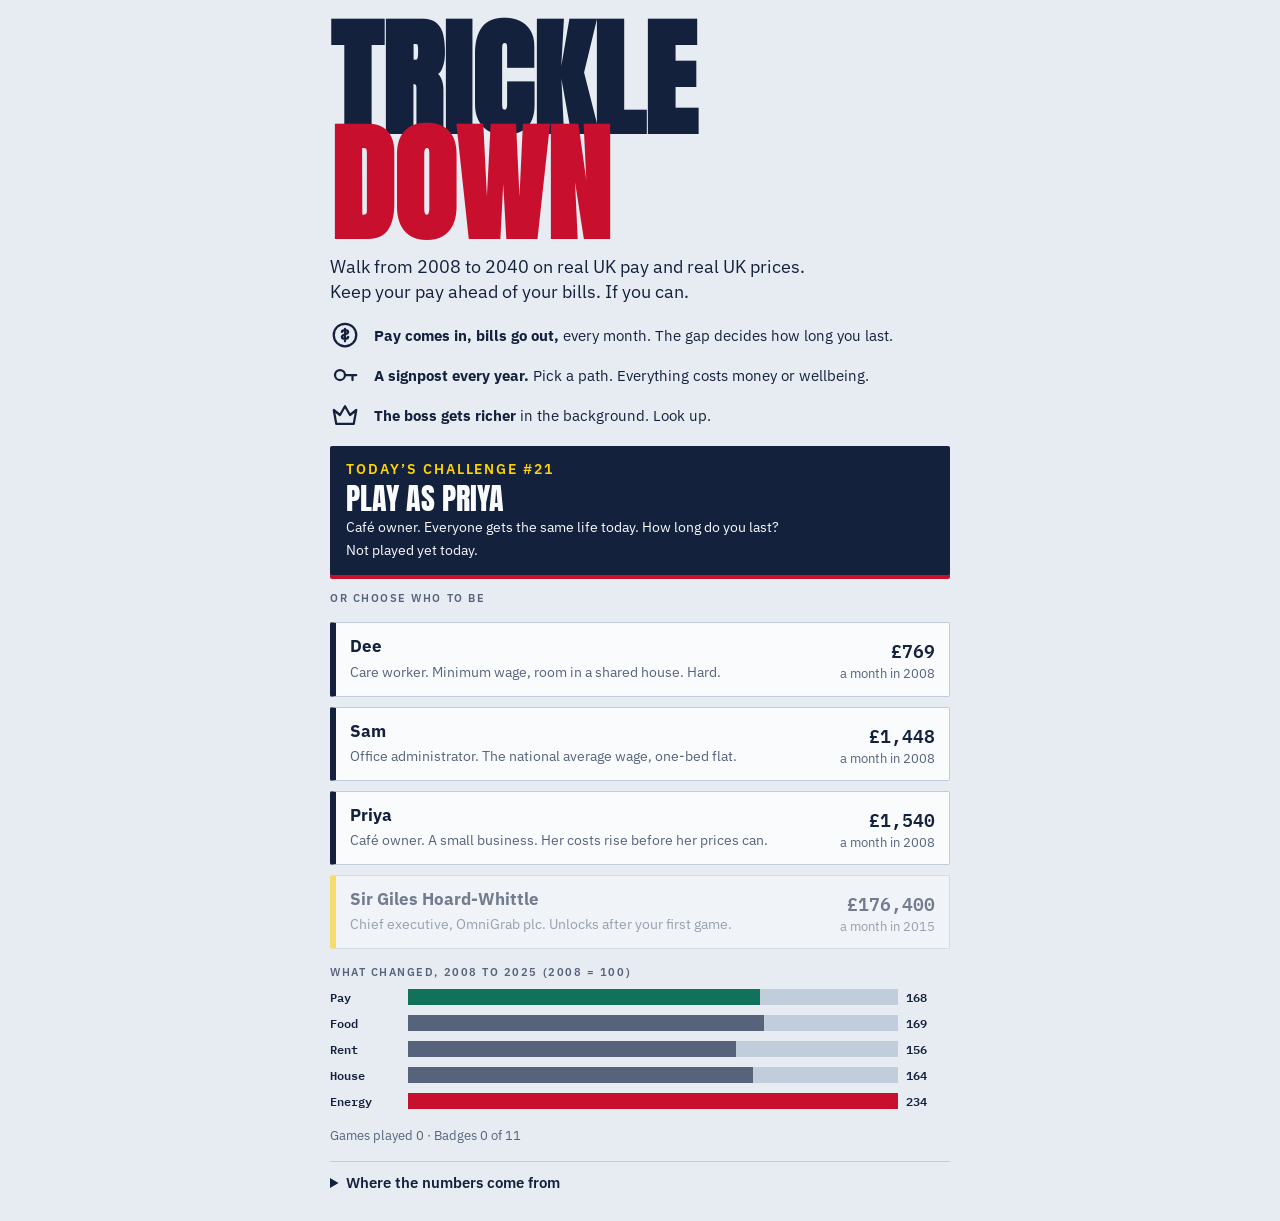
==== commit 734f8afc: "Trickle Down: daily challenge, share grid, badges, shock alerts Daily seeded challenge with a Wordle" ====
--- a/game/trickle-down.html
+++ b/game/trickle-down.html
@@ -5,6 +5,10 @@
 <meta name="viewport" content="width=device-width,initial-scale=1,viewport-fit=cover">
 <style>body{margin:0;font-size:14px}[hidden]{display:none!important}</style>
 <title>Trickle Down</title>
+<meta name="description" content="Walk from 2008 to 2040 on real UK pay and prices. Keep your pay ahead of your bills. If you can.">
+<meta property="og:title" content="Trickle Down">
+<meta property="og:description" content="A satirical game about UK wages and the cost of living, built on published figures. How long do you last?">
+<meta name="theme-color" content="#14213d">
 <meta name="claude:viewport-fit-sides" content="cover">
 <link rel="stylesheet" href="https://fonts.googleapis.com/css2?family=Anton&family=IBM+Plex+Mono:wght@400;600&family=IBM+Plex+Sans:wght@400;500;600&display=swap">
 <style>
@@ -110,6 +114,19 @@
 .chips{display:flex;flex-direction:column;gap:3px;align-items:flex-start}
 .chip{font:600 11px var(--f-mono);padding:1px 5px;border-radius:2px;background:var(--paper);color:var(--ink)}
 .chip.bad{color:var(--demand)} .chip.good{color:var(--giro)}
+.daily{display:flex;flex-direction:column;gap:4px;text-align:left;background:var(--ink);color:var(--card);border:0;border-radius:2px;padding:14px 16px;box-shadow:0 4px 0 var(--demand)}
+.daily:active{transform:translateY(3px);box-shadow:0 1px 0 var(--demand)}
+.daily b{font:400 30px/1 var(--f-head);text-transform:uppercase}
+.daily span{font-size:14px}
+.daily .eyebrow{color:var(--tab)}
+.sqs{display:grid;grid-template-columns:repeat(11,1fr);gap:4px;max-width:380px}
+.sq{aspect-ratio:1;border-radius:2px;background:var(--rule)}
+.sq.g{background:var(--giro)} .sq.y{background:var(--gold)} .sq.r{background:var(--demand)} .sq.x{background:var(--ink)}
+.badge-list{display:flex;flex-wrap:wrap;gap:6px}
+.badge{font:600 12px var(--f-body);padding:4px 10px;border:2px solid var(--ink);border-radius:999px}
+.badge.new{background:var(--tab);color:var(--tabink);border-color:var(--tab)}
+.badge.off{opacity:.45;border-style:dashed}
+.tip{color:var(--ink);font-weight:600}
 @media (prefers-reduced-motion:reduce){ .bar i{transition:none} }
 </style>
 
@@ -155,7 +172,7 @@
     {title:'ONS CPI: actual rents for housing (D7CE)', url:'https://www.ons.gov.uk/economy/inflationandpriceindices/timeseries/d7ce/mm23', note:'Read direct. Turned into pounds using the ONS UK average private rent of £1,368 (December 2025). This index includes social rents and existing tenancies, so it understates how fast new private rents rose.'},
     {title:'ONS CPI: electricity, gas and other fuels (D7CH)', url:'https://www.ons.gov.uk/economy/inflationandpriceindices/timeseries/d7ch/mm23', note:'Read direct. Turned into pounds using the government’s typical 2024 dual-fuel bill of £2,252, a figure since revised by about 1.5%.'},
     {title:'ONS Average Weekly Earnings, total pay (KAB9)', url:'https://www.ons.gov.uk/employmentandlabourmarket/peopleinwork/earningsandworkinghours/timeseries/kab9/emp', note:'Read direct. Sam is paid this average, times 52.'},
-    {title:'GOV.UK National Minimum Wage and National Living Wage rates', url:'https://www.gov.uk/national-minimum-wage-rates', note:'Main adult rate in force for most of each year. Statutory rates, not re-checked against the page for this build.'},
+    {title:'GOV.UK National Minimum Wage and National Living Wage rates', url:'https://www.gov.uk/national-minimum-wage-rates', note:'Main adult rate in force for most of each year. 2019 to 2025 rates were checked against this page for this build; 2008 to 2018 are the statutory rates from memory, not re-checked.'},
     {title:'GOV.UK income tax and National Insurance rates and allowances', url:'https://www.gov.uk/government/publications/rates-and-allowances-income-tax/income-tax-rates-and-allowances-current-and-past', note:'Statutory rates for England, Wales and Northern Ireland, not re-checked for this build. Mid-year changes in 2022 and 2023 are averaged. Thresholds are announced as frozen until April 2031.'},
     {title:'UK House Price Index (HM Land Registry and ONS)', url:'https://www.gov.uk/government/collections/uk-house-price-index-reports', note:'Annual averages taken from a third-party compilation of the official index, not read direct.'},
     {title:'High Pay Centre annual FTSE 100 chief executive pay reports', url:'https://highpaycentre.org/', note:'Median total pay as first reported. 2018 and 2019 read direct; other years from the reports via press coverage; 2017 unverified. No verified figures before 2015, so boss comparisons start then.'}
@@ -312,9 +329,16 @@
 };
 
 // ---- persistent bits -------------------------------------------------
-let meta = {unlocked:false, best:{}, mute:false};
+let meta = {unlocked:false, best:{}, mute:false, runs:0, badges:[], daily:{}};
 try { Object.assign(meta, JSON.parse(localStorage.getItem('trickle-down') || '{}')); } catch (e) {}
 const persist = () => { try { localStorage.setItem('trickle-down', JSON.stringify(meta)); } catch (e) {} };
+meta.badges = meta.badges || []; meta.daily = meta.daily || {}; meta.runs = meta.runs || 0;
+const SHARE_URL = '';     // the public address of the game, once it is hosted; added to every shared result
+const SUPPORT_URL = '';   // an optional tip-jar link; shown on the result screen when set
+const DAY0 = Date.UTC(2026, 10, 16);
+const dayNo = () => { const d = new Date(); return Math.floor((Date.UTC(d.getUTCFullYear(), d.getUTCMonth(), d.getUTCDate()) - DAY0) / 864e5) + 1; };
+const DAILY_CAST = ['dee', 'sam', 'priya'];
+function mulberry(a){ return () => { a |= 0; a = a + 0x6D2B79F5 | 0; let t = Math.imul(a ^ a >>> 15, 1 | a); t = t + Math.imul(t ^ t >>> 7, 61 | t) ^ t; return ((t ^ t >>> 14) >>> 0) / 4294967296; }; }
 let ac;
 function beep(f, d, type, vol, slide){
   if (meta.mute) return;
@@ -361,29 +385,30 @@
 const wbPerYear = () => rich() ? 0 : HOMES[S.set.home].wb + HEATS[S.set.heat].wb + FOODS[S.set.food].wb + (-4) + S.m.wbyr + (S.bal < 0 ? -4 : 0);
 const limitFor = y => yearMoney(y).net / 4;      // three months of take-home pay
 
-function newGame(ck){
+function newGame(ck, daily){
   const ch = CH[ck];
   S = {ck, year:ch.y0 || Y0, bal:ch.start, wb:70, dist:0, signX:CX + 130, set:{home:ch.home, heat:1, food:1}, livedHome:ch.home,
        m:{pay:1, rent:1, energy:1, food:1, rest:1, fixed:0, wbyr:0, isa:0}, perks:[], perkUsed:[], owed:0, used:[], q:null,
-       earned:0, giles:0, gYears:0, hist:[], over:null, last:null};
+       earned:0, giles:0, gYears:0, hist:[], over:null, last:null, daily:!!daily, dn:dayNo(), grid:[], flags:{loan:0, xmas:0, rent:0, union:0, cold:0, debt:0}};
+  S.seed = daily ? dayNo() * 7919 + 13 : Math.floor(Math.random() * 1e9); S.rnd = mulberry(S.seed);
   G = null; $('app').hidden = true; $('stage').hidden = false; resize(); showCross(); scrollTo(0, 0);
 }
 
 function makeQuestion(){
   const n = S.year - startYear(), y = S.year;
   if (rich()){
-    let i; do { i = Math.floor(Math.random() * RICH_EVENTS.length); } while (S.used.includes('r' + i) && S.used.length < RICH_EVENTS.length); S.used.push('r' + i);
+    let i; do { i = Math.floor(S.rnd() * RICH_EVENTS.length); } while (S.used.includes('r' + i) && S.used.length < RICH_EVENTS.length); S.used.push('r' + i);
     return Object.assign({kind:'event'}, RICH_EVENTS[i]);
   }
   if (n === 0) return Object.assign({kind:'setting'}, SETTINGS[0]);
   const slot = n % 4;
   if (slot === 2 && S.perkUsed.length < PERKS.length - 1){
-    const pool = PERKS.map((p, i) => i).filter(i => !S.perkUsed.includes(i)), id = pool[Math.floor(Math.random() * pool.length)], p = PERKS[id];
+    const pool = PERKS.map((p, i) => i).filter(i => !S.perkUsed.includes(i)), id = pool[Math.floor(S.rnd() * pool.length)], p = PERKS[id];
     S.perkUsed.push(id);
     return {kind:'chance', t:p.name, sub:p.line, ic:p.ic, opts:[{l:'Take it', ic:p.ic, cost:p.cost, wb:p.wb, wbyr:p.wbyr, eff:p.eff, perk:p.name}, {l:'Not now', ic:'no'}]};
   }
   if (slot === 0) return Object.assign({kind:'setting'}, SETTINGS[(n / 4 - 1) % 3]);
-  let i; do { i = Math.floor(Math.random() * EVENTS.length); } while (S.used.includes(i) && S.used.length < EVENTS.length); S.used.push(i);
+  let i; do { i = Math.floor(S.rnd() * EVENTS.length); } while (S.used.includes(i) && S.used.length < EVENTS.length); S.used.push(i);
   if (S.used.length >= EVENTS.length) S.used = [];
   return Object.assign({kind:'event'}, EVENTS[i]);
 }
@@ -396,6 +421,8 @@
     const it = q.list[i], m = S.m;
     let mo;
     if (q.k === 'home') mo = v('rent', y) * it.rent * m.rent; else if (q.k === 'heat') mo = v('energy', y) * HOMES[S.set.home].en * it.f * m.energy / 12; else mo = B.food * idx('food', y) * it.f * m.food;
+    const keep = S.set[q.k]; S.set[q.k] = i; const Mx = yearMoney(y), gp = (Mx.net - Mx.bills) / 12; S.set[q.k] = keep;
+    add('gap ' + signed(gp), gp >= 0 ? 'good' : 'bad');
     add(money(mo) + '/mo');
     if (q.k === 'home' && i !== S.livedHome && !rich()) add('+' + money(350 * ci) + ' move', 'bad');
     if (it.wb) add('♥ ' + (it.wb > 0 ? '+' : '−') + Math.abs(it.wb) + '/yr', it.wb < 0 ? 'bad' : 'good');
@@ -425,6 +452,7 @@
   let h = '<p class="eyebrow">' + (S.last ? S.last.year + ': ' + signed(S.last.diff) + ' · ' : '') + y + ' ahead</p><h2>' + q.t + '</h2><p class="small">' + q.sub + '</p>' +
     '<div class="cards n' + opts.length + '">' + opts.map((o, i) =>
       '<button class="opt" id="o-' + i + '" type="button">' + ico(o.ic) + '<b>' + o.l + '</b>' + (i === cur ? '<span class="now">NOW</span>' : '') + '<span class="chips">' + chipsFor(q, o, i) + '</span></button>').join('') + '</div>';
+  if (meta.runs === 0 && S.year === startYear()) h = '<p class="small"><b>First time?</b> Tap a card. Everything costs money, wellbeing, or both.</p>' + h;
   $('low').innerHTML = h; $('low').scrollTop = 0;
   opts.forEach((o, i) => $('o-' + i).addEventListener('click', () => choose(i)));
   $('hTick').textContent = HEADLINES[y]; refreshGap(); hud();
@@ -439,6 +467,10 @@
     S.set[q.k] = i; if (q.k === 'home') S.livedHome = i; banner = q.list[i].n;
   } else {
     const o = q.opts[i];
+    if (q.t === 'Loan flyer' && i === 0) S.flags.loan = 1;
+    if (q.t === 'December' && i === 1) S.flags.xmas++;
+    if (q.t === 'Rent review' && i === 0) S.flags.rent++;
+    if (o.perk === 'Join the union') S.flags.union = 1;
     if (o.cost){ S.bal -= o.cost * k; banner += ': ' + money(-o.cost * k); }
     if (o.gain){ S.bal += o.gain * k; banner += ': +' + big(o.gain * k); }
     if (o.wb) S.wb = Math.max(rich() ? 50 : 0, Math.min(100, S.wb + o.wb));
@@ -446,7 +478,7 @@
     if (o.later) S.owed = o.later * k;
     if (o.wbyr) S.m.wbyr += o.wbyr;
     if (o.luck){
-      if (Math.random() < o.luck.p){ S.m.pay *= o.luck.pay; banner = o.luck.win; } else { S.wb = Math.max(0, S.wb + o.luck.loseWb); banner = o.luck.lose; }
+      if (S.rnd() < o.luck.p){ S.m.pay *= o.luck.pay; banner = o.luck.win; } else { S.wb = Math.max(0, S.wb + o.luck.loseWb); banner = o.luck.lose; }
     }
     if (o.eff){ const e = o.eff; for (const key of ['pay', 'rent', 'energy', 'food', 'rest']) if (e[key]) S.m[key] *= e[key]; if (e.fixed) S.m.fixed += e.fixed; if (e.isa) S.m.isa = 1; S.perks.push(o.perk); banner = o.perk; }
     if (o.l === 'Not now') banner = 'Walked on';
@@ -469,6 +501,11 @@
   G.lines = [HEADLINES[y]];
   if (!rich() && ceo){ const d = new Date(y, 0, 1 + Math.floor(365 / (ceo / M.gross))); G.lines.push('The median FTSE 100 boss made ' + big(ceo) + '. That covered your whole year by ' + d.getDate() + ' ' + MONTHS[d.getMonth()] + '.'); }
   G.lines.push('The average house costs ' + money(v('house', y)) + ': ' + (v('house', y) / M.gross).toFixed(1) + ' times your pay.');
+  G.alertT = 0; G.alert = null;
+  if (y > Y0 && y <= YN){
+    const c = [['ENERGY BILLS', 'energy'], ['FOOD PRICES', 'food'], ['RENTS', 'rent']].map(a => [a[0], v(a[1], y) / v(a[1], y - 1) - 1]).sort((a, b) => b[1] - a[1])[0];
+    if (c[1] > .08){ G.alert = c[0] + ' ▲' + Math.round(c[1] * 100) + '%'; G.alertT = 3.6; G.shake = 7; beep(240, .35, 'sawtooth', .04, .6); }
+  }
   $('hTick').textContent = G.lines[0];
   renderLow(); refreshGap(); hud();
 }
@@ -490,7 +527,7 @@
   if (G){
     for (const p of G.sprites) p.u += dt / .9;
     G.sprites = G.sprites.filter(p => p.u < 1);
-    G.shake = Math.max(0, G.shake - dt * 30); G.bannerT -= dt;
+    G.shake = Math.max(0, G.shake - dt * 30); G.bannerT -= dt; G.alertT -= dt;
     if (G.done){ G.overT -= dt; if (G.overT <= 0) finishYear(); return; }
     dt *= G.fast ? 3.2 : 1;
     G.t += dt; S.dist = G.dist0 + Math.min(1, G.t / G.T) * DY;
@@ -512,11 +549,22 @@
     S.last = {year:y, diff:S.bal - from};
     if (y >= YEND) S.over = {kind:'survived'};
   }
+  { const dn = S.bal - from, mo = M.net / 12;
+    S.grid.push(S.over && S.over.kind !== 'survived' ? 'x' : dn >= 0 ? 'g' : dn > -2 * mo ? 'y' : 'r'); }
+  if (S.set.heat === 0 && !rich()) S.flags.cold++;
+  if (S.bal < 0) S.flags.debt++;
   G = null;
   if (S.over){
-    meta.unlocked = true;
+    meta.unlocked = true; meta.runs++;
     const yrs = y - startYear() + (S.over.kind === 'survived' ? 1 : 0);
-    meta.best[S.ck] = Math.max(meta.best[S.ck] || 0, yrs); persist();
+    meta.best[S.ck] = Math.max(meta.best[S.ck] || 0, yrs);
+    if (S.daily){
+      if (meta.daily.n !== S.dn) meta.daily = {n:S.dn, tries:0, best:0};
+      meta.daily.tries++; if (yrs >= meta.daily.best){ meta.daily.best = yrs; }
+    }
+    S.badges = BADGES.filter(b => b.t(S.over)).map(b => b.id);
+    S.newBadges = S.badges.filter(id => !meta.badges.includes(id));
+    meta.badges.push(...S.newBadges); persist();
     $('stage').hidden = true; $('app').hidden = false; renderEnd(); scrollTo(0, 0);
   } else { S.year++; showCross(); }
 }
@@ -540,7 +588,7 @@
 function renderLow(){
   $('low').innerHTML = '<div class="walkline"><b id="mname">' + MONTHS[0].toUpperCase() + '</b><span class="small">' + (S.year - startYear() + 1) + ' of ' + (YEND - startYear() + 1) + ' years · hold the scene to hurry</span></div>' +
     '<div class="months" id="months">' + '<i></i>'.repeat(12) + '</div>' +
-    '<p class="small">Every month your pay comes in and your bills go out. Watch the pill above.</p>';
+    '<p class="small">' + (meta.runs === 0 ? 'Green pill: you are saving. Red pill: you are sinking.' : 'Every month your pay comes in and your bills go out. Watch the pill above.') + '</p>';
 }
 function renderMonths(){
   const m = $('months'); if (!m) return;
@@ -618,6 +666,11 @@
       ctx.globalAlpha = Math.min(1, G.bannerT); ctx.fillStyle = C.tab; ctx.fillRect(10, 36, W - 20, 28);
       ctx.fillStyle = C.tabink; ctx.font = '400 17px Anton, Impact, sans-serif'; ctx.textAlign = 'center'; ctx.fillText(G.banner.toUpperCase().slice(0, 44), W / 2, 56); ctx.globalAlpha = 1;
     }
+    if (G.alertT > 0 && G.alert){
+      const a = Math.min(1, G.alertT), pulse = reduceMotion ? 0 : Math.sin(G.alertT * 12) * 2;
+      ctx.globalAlpha = a; ctx.fillStyle = C.demand; ctx.fillRect(10, 72, W - 20, 36);
+      ctx.fillStyle = C.paper; ctx.font = '400 24px Anton, Impact, sans-serif'; ctx.textAlign = 'center'; ctx.fillText(G.alert, W / 2, 98 + pulse * .2); ctx.globalAlpha = 1;
+    }
     if (S.over && G.done){
       ctx.save(); ctx.translate(W / 2, H * .45); ctx.rotate(-.06); ctx.fillStyle = C.demand; ctx.font = '400 50px Anton, Impact, sans-serif'; ctx.textAlign = 'center';
       ctx.fillText(S.over.kind === 'bust' ? 'CREDIT GONE' : 'BURNT OUT', 0, 0); ctx.restore();
@@ -649,10 +702,26 @@
     '<li>Years after ' + YN + ' are a projection, not a forecast: each series simply carries on at its own average rate since ' + Y0 + ', except the minimum wage, which keeps its 2025 share of average pay.</li>' +
     '<li>Simplified: one adult, no children, no benefits or pension, renting privately. Housing sizes, everyday costs, the café’s accounts, the yacht, the life events and the perks are illustrative, not data.</li></ul></details>';
 }
+const BADGES = [
+  {id:'energy', n:'Survived the energy crisis', t:o => !rich() && startYear() <= 2022 && S.year >= 2023},
+  {id:'cold', n:'Kept the heating off for 3 winters', t:o => S.flags.cold >= 3},
+  {id:'loan', n:'Met WongaWonga', t:o => S.flags.loan > 0},
+  {id:'xmas', n:'Cancelled Christmas', t:o => S.flags.xmas > 0},
+  {id:'landlord', n:'Landlord’s favourite tenant', t:o => S.flags.rent >= 2},
+  {id:'union', n:'Card-carrying member', t:o => S.flags.union > 0},
+  {id:'solvent', n:'Never owed a penny', t:o => !rich() && S.flags.debt === 0 && S.hist.length >= 8},
+  {id:'close', n:'So close to 2040', t:o => !rich() && o.kind !== 'survived' && S.year >= 2036},
+  {id:'made', n:'Made it to 2040', t:o => !rich() && o.kind === 'survived'},
+  {id:'ruin', n:'Speedrun to ruin', t:o => !rich() && o.kind !== 'survived' && S.year <= startYear() + 2},
+  {id:'boss', n:'Won at life', t:o => rich()}
+];
 function renderStart(){
   const rows = [['Pay', v('pay', YN) / v('pay', Y0), 'pay'], ['Food', idx('food', YN), ''], ['Rent', idx('rent', YN), ''], ['House', v('house', YN) / v('house', Y0), ''], ['Energy', idx('energy', YN), 'hot']];
   const mx = Math.max(...rows.map(r => r[1]));
   const idxHTML = '<div class="idx"><p class="eyebrow">What changed, 2008 to 2025 (2008 = 100)</p>' + rows.map(r => '<div class="idx-row"><span>' + r[0] + '</span><div class="idx-bar"><i class="' + r[2] + '" style="width:' + (r[1] / mx * 100) + '%"></i></div><span>' + Math.round(r[1] * 100) + '</span></div>').join('') + '</div>';
+  const dn = dayNo(), dck = DAILY_CAST[(dn - 1) % DAILY_CAST.length], dch = CH[dck], dd = meta.daily.n === dn ? meta.daily : null;
+  const dailyHTML = '<button class="daily" id="daily" type="button"><span class="eyebrow">Today’s challenge #' + dn + '</span><b>Play as ' + dch.name + '</b><span>' + dch.job + '. Everyone gets the same life today. How long do you last?</span>' +
+    '<span>' + (dd ? 'Your best today: ' + dd.best + ' years (' + dd.tries + (dd.tries === 1 ? ' try' : ' tries') + ')' : 'Not played yet today.') + '</span></button>';
   const cards = Object.keys(CH).map(k => {
     const ch = CH[k], y0 = ch.y0 || Y0, g = ch.gross(y0), net = (g - taxOn(g, y0)) / 12, lock = ch.rich && !meta.unlocked;
     return '<button class="char' + (ch.rich ? ' rich' : '') + '" id="pick-' + k + '" type="button"' + (lock ? ' disabled' : '') + '>' +
@@ -665,9 +734,21 @@
     '<div class="how">' + ico('coins') + '<span><b>Pay comes in, bills go out,</b> every month. The gap decides how long you last.</span>' +
     ico('key') + '<span><b>A signpost every year.</b> Pick a path. Everything costs money or wellbeing.</span>' +
     ico('crown') + '<span><b>The boss gets richer</b> in the background. Look up.</span></div>' +
-    idxHTML +
-    '<p class="eyebrow">Choose who to be</p><div class="chars">' + cards + '</div>' + sourcesHTML();
+    dailyHTML + '<p class="eyebrow">Or choose who to be</p><div class="chars">' + cards + '</div>' + idxHTML +
+    '<p class="small">Games played ' + meta.runs + ' · Badges ' + meta.badges.length + ' of ' + BADGES.length + '</p>' + sourcesHTML();
+  $('daily').addEventListener('click', () => newGame(dck, true));
   for (const k of Object.keys(CH)) $('pick-' + k).addEventListener('click', () => newGame(k));
+}
+function shareText(){
+  const ch = CH[S.ck], o = S.over, name = ch.rich ? 'Sir Giles' : ch.name;
+  const sq = {g:'\u{1F7E9}', y:'\u{1F7E8}', r:'\u{1F7E5}', x:'\u{1F480}'}, a = S.grid.map(c => sq[c]), rows = [];
+  for (let i = 0; i < a.length; i += 11) rows.push(a.slice(i, i + 11).join(''));
+  const head = 'Trickle Down' + (S.daily ? ' Daily #' + S.dn : '') + ' · ' + name;
+  let res;
+  if (ch.rich) res = 'Finished ' + YEND + ' worth ' + big(S.bal) + '. Not hard. That is the joke.';
+  else if (o.kind === 'survived') res = 'Made it to ' + YEND + '. Still renting.';
+  else res = 'Lasted until ' + MONTHS[o.month - 1] + ' ' + S.year + ' · ' + o.cause;
+  return [head, res, ch.rich ? '' : rows.join('\n'), SHARE_URL].filter(Boolean).join('\n');
 }
 const rank = yrs => yrs < 5 ? 'Official verdict: should have budgeted better.' : yrs < 12 ? 'Official verdict: just about managing.' : yrs < 24 ? 'Official verdict: resilient, the government’s favourite word.' : 'Official verdict: so close to the nothing waiting at the end.';
 function chartHTML(){
@@ -685,35 +766,40 @@
     '<text x="' + (w - 10) + '" y="12" text-anchor="end" font-size="11" font-family="IBM Plex Mono, monospace"><tspan fill="var(--giro)">pay</tspan> <tspan fill="var(--demand)">bills</tspan></text></svg>';
 }
 function renderEnd(){
-  const ch = CH[S.ck], o = S.over, y = S.year, first = ch.rich ? 'Sir Giles' : ch.name, art = /^[aeiou]/i.test(ch.job) ? 'an' : 'a';
-  const y0 = startYear(), yrs = y - y0 + 1, h = S.hist, a = h[0], z = h[h.length - 1];
-  const gTot = S.giles || v('ceo', 2015), gLabel = S.giles ? (S.gYears < yrs ? 'Median FTSE 100 boss was paid, 2015 onwards' : 'Median FTSE 100 boss was paid, same years') : 'Median FTSE 100 boss was paid in 2015 alone';
-  let stamp, line, share;
+  const ch = CH[S.ck], o = S.over, y = S.year, first = ch.rich ? 'Sir Giles' : ch.name;
+  const y0 = startYear(), yrs = y - y0 + (o.kind === 'survived' ? 1 : 0), h = S.hist, a = h[0], z = h[h.length - 1];
+  const gTot = S.giles || v('ceo', 2015), gLabel = S.giles ? (S.gYears < h.length ? 'Median FTSE 100 boss was paid, 2015 onwards' : 'Median FTSE 100 boss was paid, same years') : 'Median FTSE 100 boss was paid in 2015 alone';
+  let stamp, line;
   if (ch.rich){
     const deeNet = CH.dee.gross(YEND) - taxOn(CH.dee.gross(YEND), YEND);
     stamp = 'Sir Giles won. Obviously.';
     line = 'He finished ' + YEND + ' worth ' + big(S.bal) + '. Dee would need ' + Math.round(S.bal / deeNet).toLocaleString('en-GB') + ' years of take-home pay to match it.';
-    share = 'I played Trickle Down as a FTSE 100 boss and finished 2040 worth ' + big(S.bal) + '. It was not hard. That is the joke.';
   } else if (o.kind === 'survived'){
     stamp = first + ' made it to ' + YEND;
     line = 'Thirty-three years of work, ' + (S.bal >= 0 ? money(S.bal) + ' in the bank' : money(-S.bal) + ' in debt') + ' and no home of their own. A 10% deposit on the average house is now ' + money(v('house', YEND) * .1) + '. Still standing. Still renting.';
-    share = 'I played Trickle Down as ' + first + ', ' + art + ' ' + ch.job.toLowerCase() + ', and survived to 2040 with ' + money(S.bal) + ' and no house.';
   } else {
     stamp = first + ' lasted until ' + MONTHS[o.month - 1] + ' ' + y;
-    line = (o.kind === 'bust' ? 'The credit ran out. Finished off by ' + o.cause + '. ' : 'Not the money in the end. Burnt out from ' + o.cause + '. ') + rank(yrs);
-    share = 'I played Trickle Down as ' + first + ', ' + art + ' ' + ch.job.toLowerCase() + '. I lasted until ' + MONTHS[o.month - 1] + ' ' + y + '. Finished off by ' + o.cause + '.';
-  }
+    line = (o.kind === 'bust' ? 'The credit ran out. Finished off by ' + o.cause + '. ' : 'Not the money in the end. Burnt out from ' + o.cause + '. ') + (YEND - y) + ' years short of ' + YEND + '. ' + rank(yrs);
+  }
+  const share = shareText(), dd = S.daily && meta.daily.n === S.dn ? meta.daily : null;
+  const badgeHTML = BADGES.filter(b => S.badges.includes(b.id)).map(b => '<span class="badge' + (S.newBadges.includes(b.id) ? ' new' : '') + '">' + (S.newBadges.includes(b.id) ? 'NEW · ' : '') + b.n + '</span>').join('');
   $('app').innerHTML =
     '<div class="stamp' + (o.kind === 'survived' ? ' win' : '') + '">' + stamp + '</div>' +
     '<p class="lede">' + line + '</p>' +
+    (ch.rich ? '' : '<div class="sqs" aria-label="Your years: green saved, amber slipped, red lost ground, black the end">' + S.grid.map(c => '<i class="sq ' + c + '"></i>').join('') + '</div><p class="small">Each square is a year. Green: you saved. Amber: you slipped. Red: you lost ground. Black: the end.</p>') +
+    '<section class="card"><p class="eyebrow">Tell someone</p><p class="share" id="share">' + share + '</p><div class="btns"><button class="go" id="copy" type="button">Copy result</button></div>' +
+      (S.daily ? '<p class="small">Today’s best: ' + dd.best + ' years after ' + dd.tries + (dd.tries === 1 ? ' try' : ' tries') + '. A new challenge arrives tomorrow.</p>' : '') + '</section>' +
+    (badgeHTML ? '<section class="card"><p class="eyebrow">Badges earned · ' + meta.badges.length + ' of ' + BADGES.length + ' collected</p><div class="badge-list">' + badgeHTML + '</div></section>' : '') +
     (ch.rich || h.length < 2 ? '' : '<section class="card slip"><p class="eyebrow">Your pay against your bills, ' + y0 + ' to ' + y + '</p>' + chartHTML() +
       '<div class="verdict"><div><span class="eyebrow">Your pay</span><b class="' + (z.pay >= a.pay ? 'up' : 'down') + '">' + arrow(z.pay / a.pay - 1) + '</b></div><div><span class="eyebrow">Your bills</span><b class="' + (z.bills <= a.bills ? 'up' : 'down') + '">' + arrow(z.bills / a.bills - 1) + '</b></div></div></section>') +
     (ch.rich ? '' : '<section class="card"><dl class="lines"><dt>' + first + ' took home, in total</dt><dd>' + big(S.earned) + '</dd><dt>' + gLabel + '</dt><dd>' + big(gTot) + '</dd>' +
-      '<dt class="tot">Years ' + first + ' would need to work for that</dt><dd class="tot">' + Math.round(gTot / (Math.max(1, S.earned) / yrs)).toLocaleString('en-GB') + '</dd></dl></section>') +
-    '<section class="card"><p class="eyebrow">Tell someone</p><p class="share" id="share">' + share + '</p><div class="btns"><button class="ghost" id="copy" type="button">Copy result</button></div></section>' +
-    '<div class="btns"><button class="go" id="again" type="button">Play again</button>' + (ch.rich ? '' : '<button class="ghost" id="asgiles" type="button">Now play as the boss</button>') + '</div>' + sourcesHTML();
-  $('again').addEventListener('click', () => { S = null; renderStart(); scrollTo(0, 0); });
-  if (!ch.rich) $('asgiles').addEventListener('click', () => newGame('giles'));
+      '<dt class="tot">Years ' + first + ' would need to work for that</dt><dd class="tot">' + Math.round(gTot / (Math.max(1, S.earned) / Math.max(1, h.length))).toLocaleString('en-GB') + '</dd></dl></section>') +
+    '<div class="btns"><button class="go" id="again" type="button">' + (S.daily ? 'Try today again' : 'Play again') + '</button><button class="ghost" id="menu" type="button">Menu</button>' +
+      (ch.rich || S.daily ? '' : '<button class="ghost" id="asgiles" type="button">Play as the boss</button>') + '</div>' +
+    (SUPPORT_URL ? '<p class="small">Enjoyed it? <a class="tip" href="' + SUPPORT_URL + '" target="_blank" rel="noopener">Support the developer</a>.</p>' : '') + sourcesHTML();
+  $('again').addEventListener('click', () => newGame(S.ck, S.daily));
+  $('menu').addEventListener('click', () => { S = null; renderStart(); scrollTo(0, 0); });
+  if ($('asgiles')) $('asgiles').addEventListener('click', () => newGame('giles'));
   $('copy').addEventListener('click', () => {
     const done = () => { $('copy').textContent = 'Copied'; };
     const fallback = () => { const r = document.createRange(); r.selectNodeContents($('share')); const s = getSelection(); s.removeAllRanges(); s.addRange(r); $('copy').textContent = 'Selected. Press copy'; };
@@ -741,7 +827,7 @@
 }
 requestAnimationFrame(frame);
 
-window.__td = {v, idx, taxOn, CH, W, get S(){ return S; }, get G(){ return G; }, newGame, choose, update, yearMoney, HOMES, HEATS, FOODS};
+window.__td = {shareText, BADGES, dayNo, v, idx, taxOn, CH, W, get S(){ return S; }, get G(){ return G; }, newGame, choose, update, yearMoney, HOMES, HEATS, FOODS};
 renderStart();
 })();
 </script>
